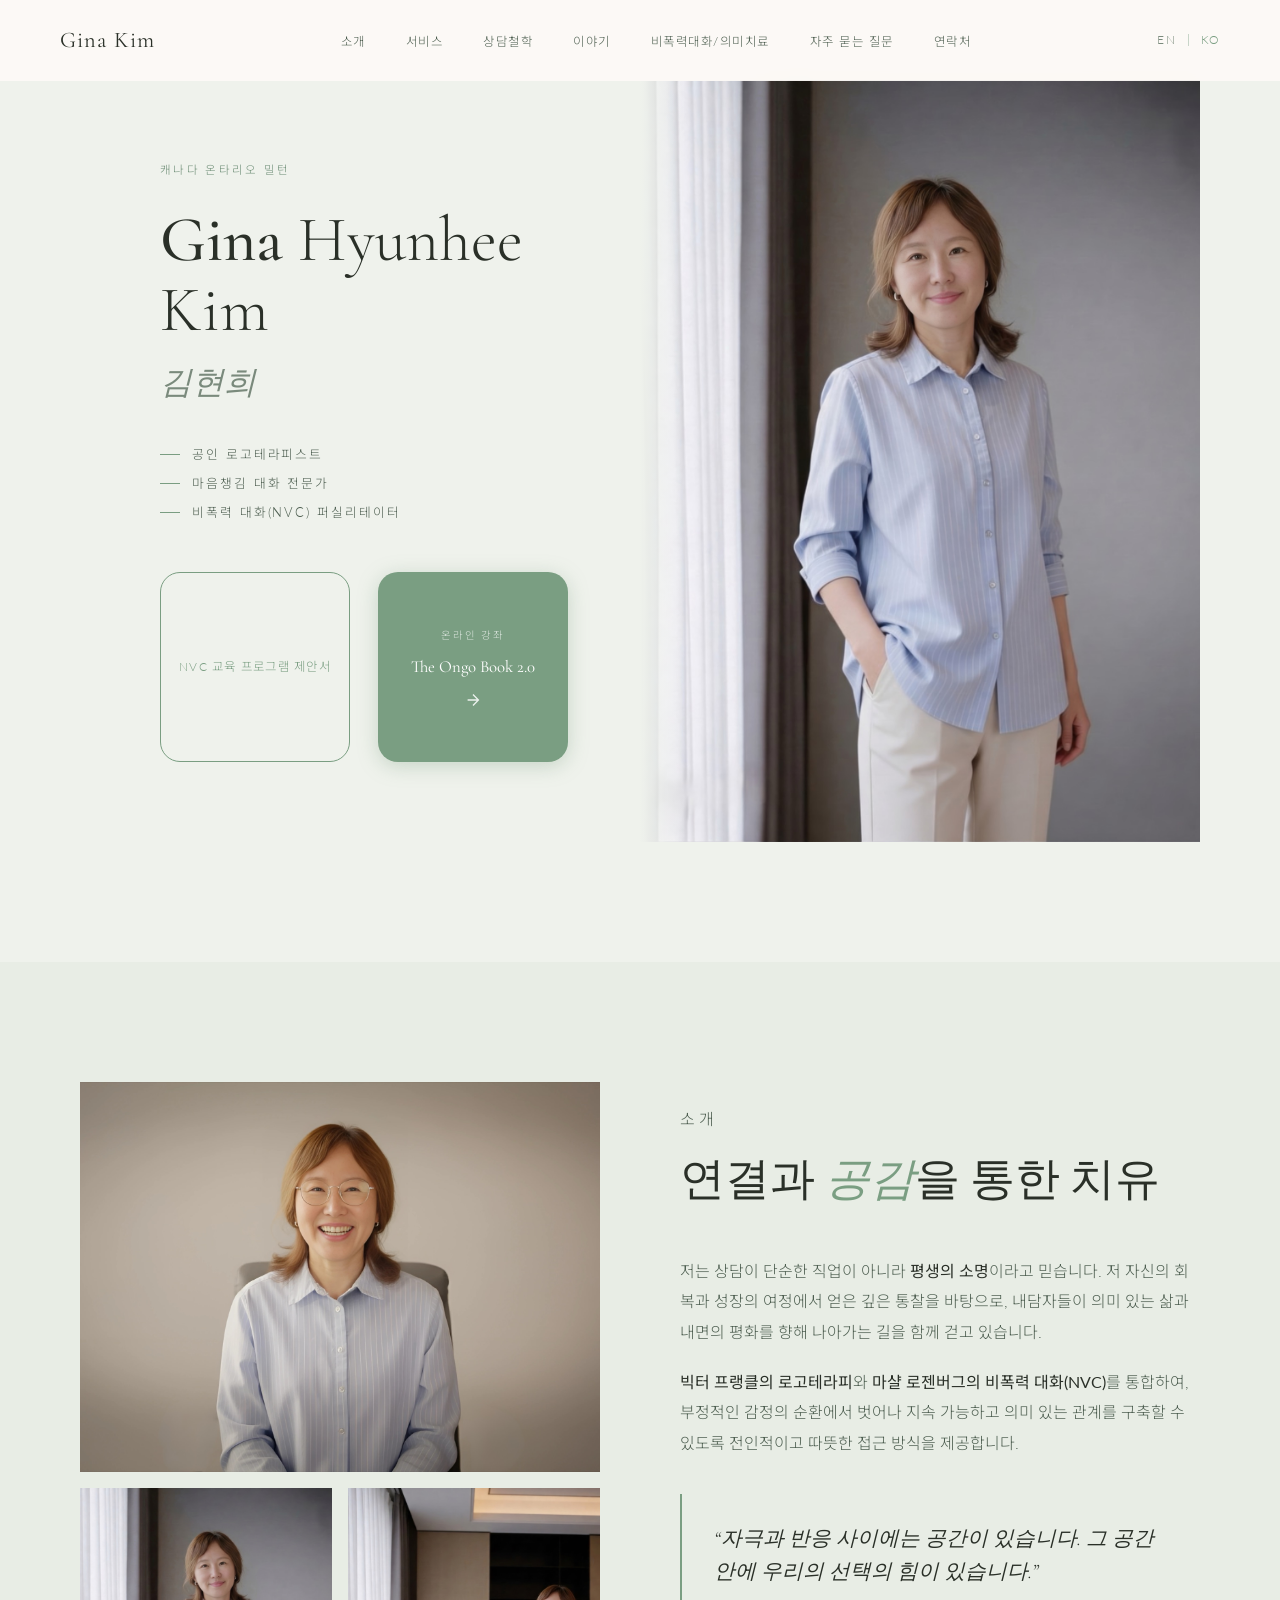
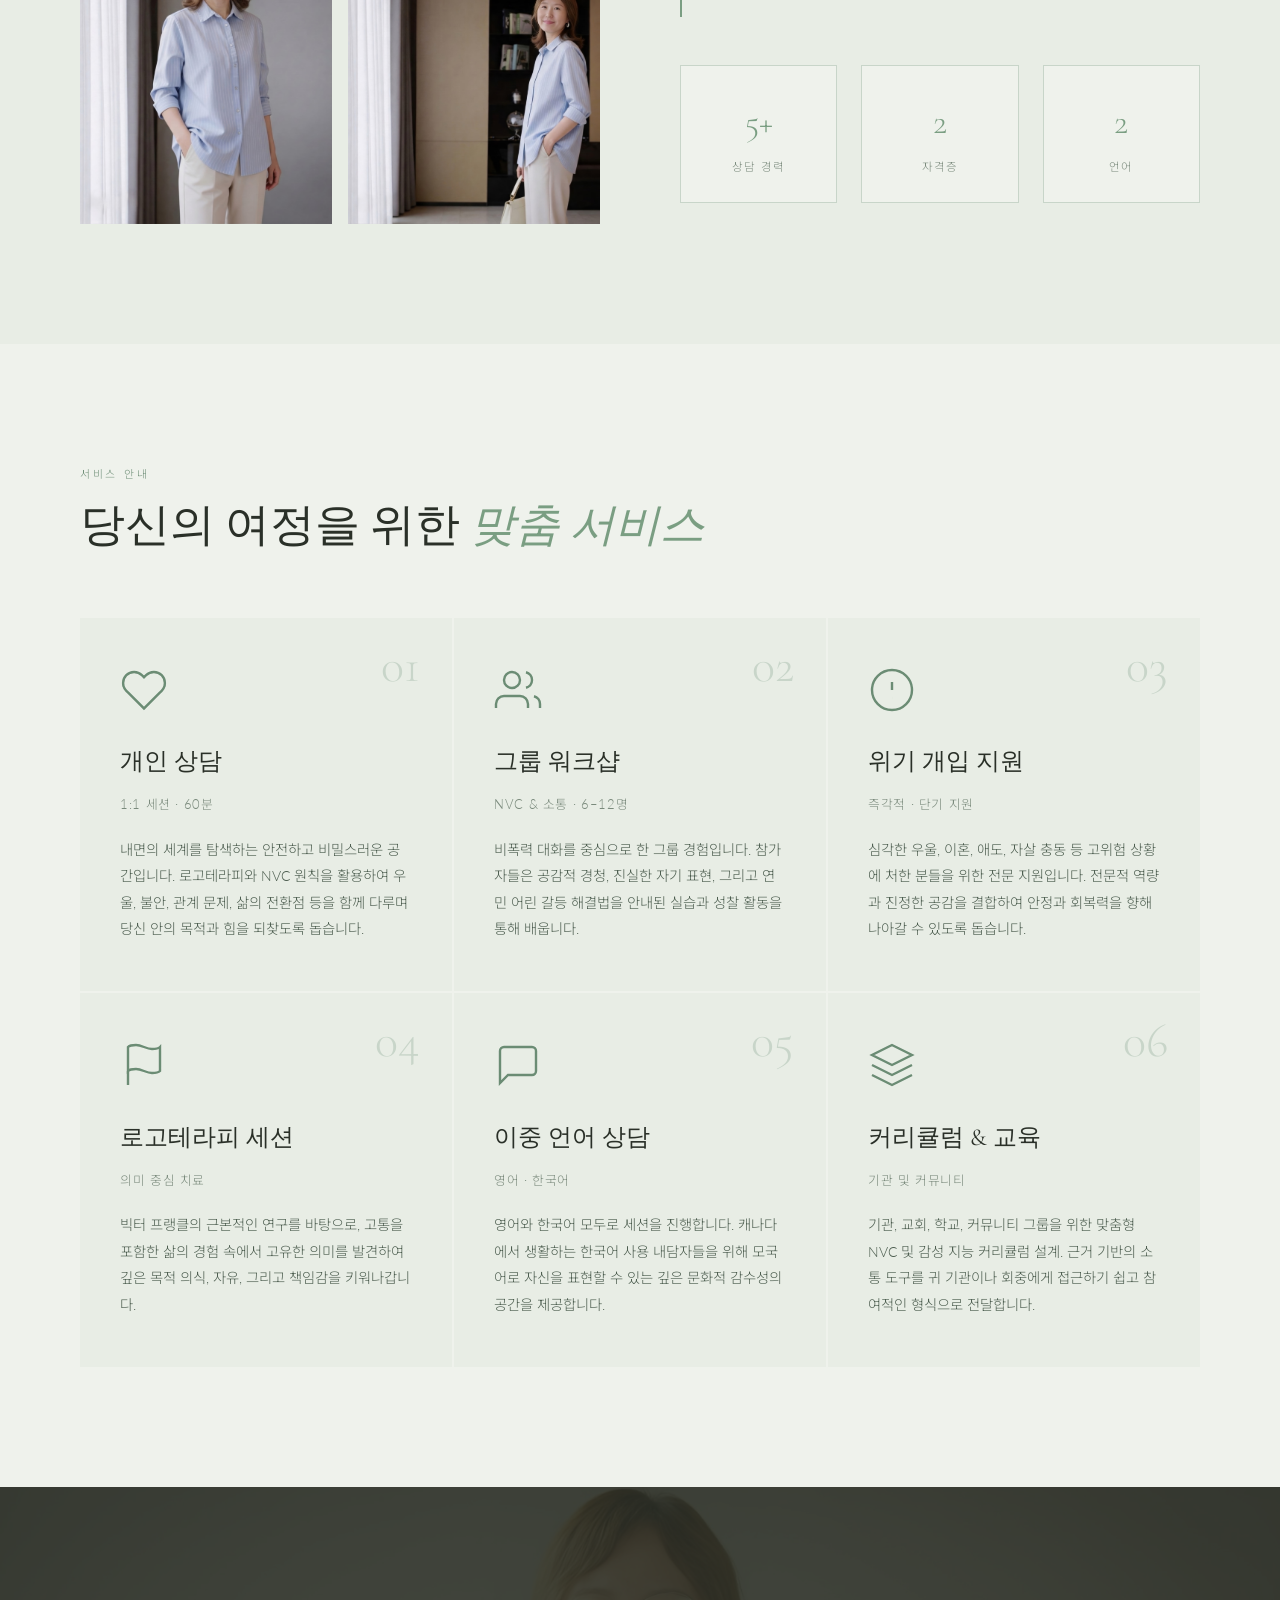
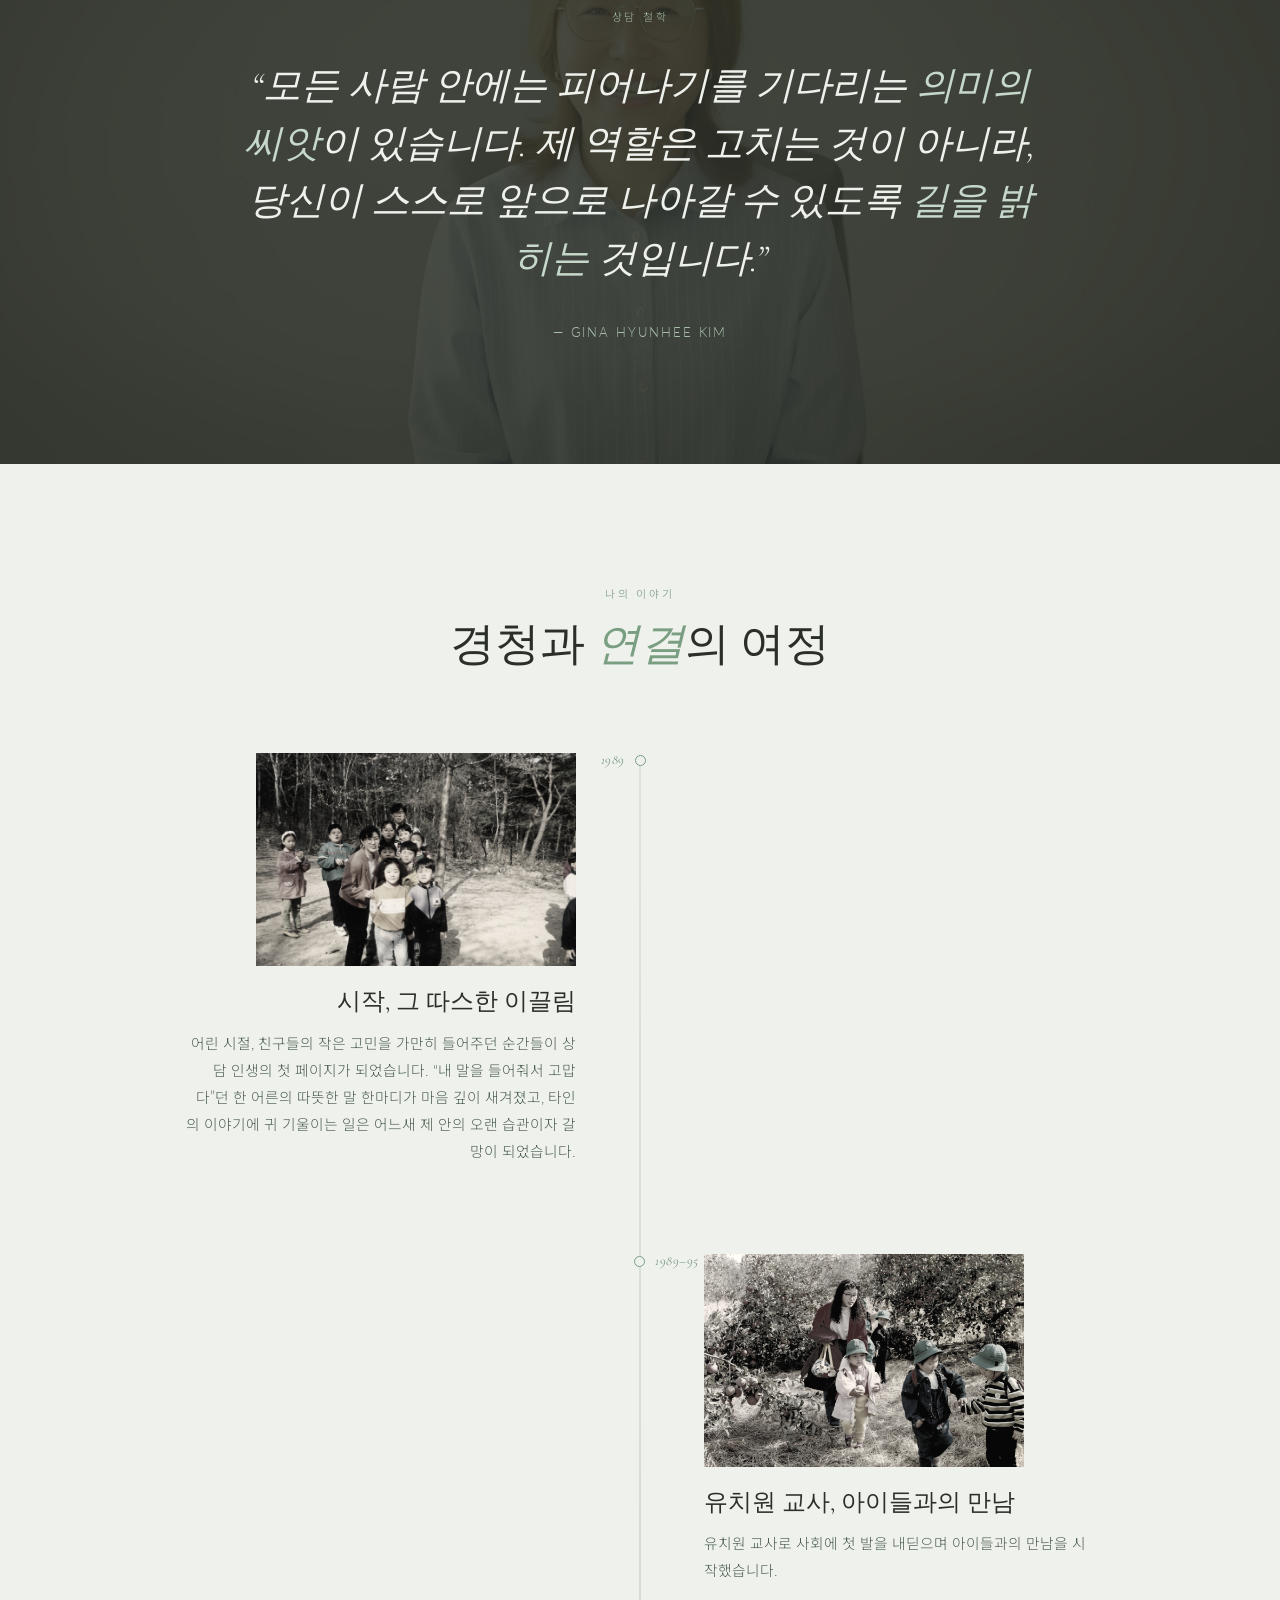
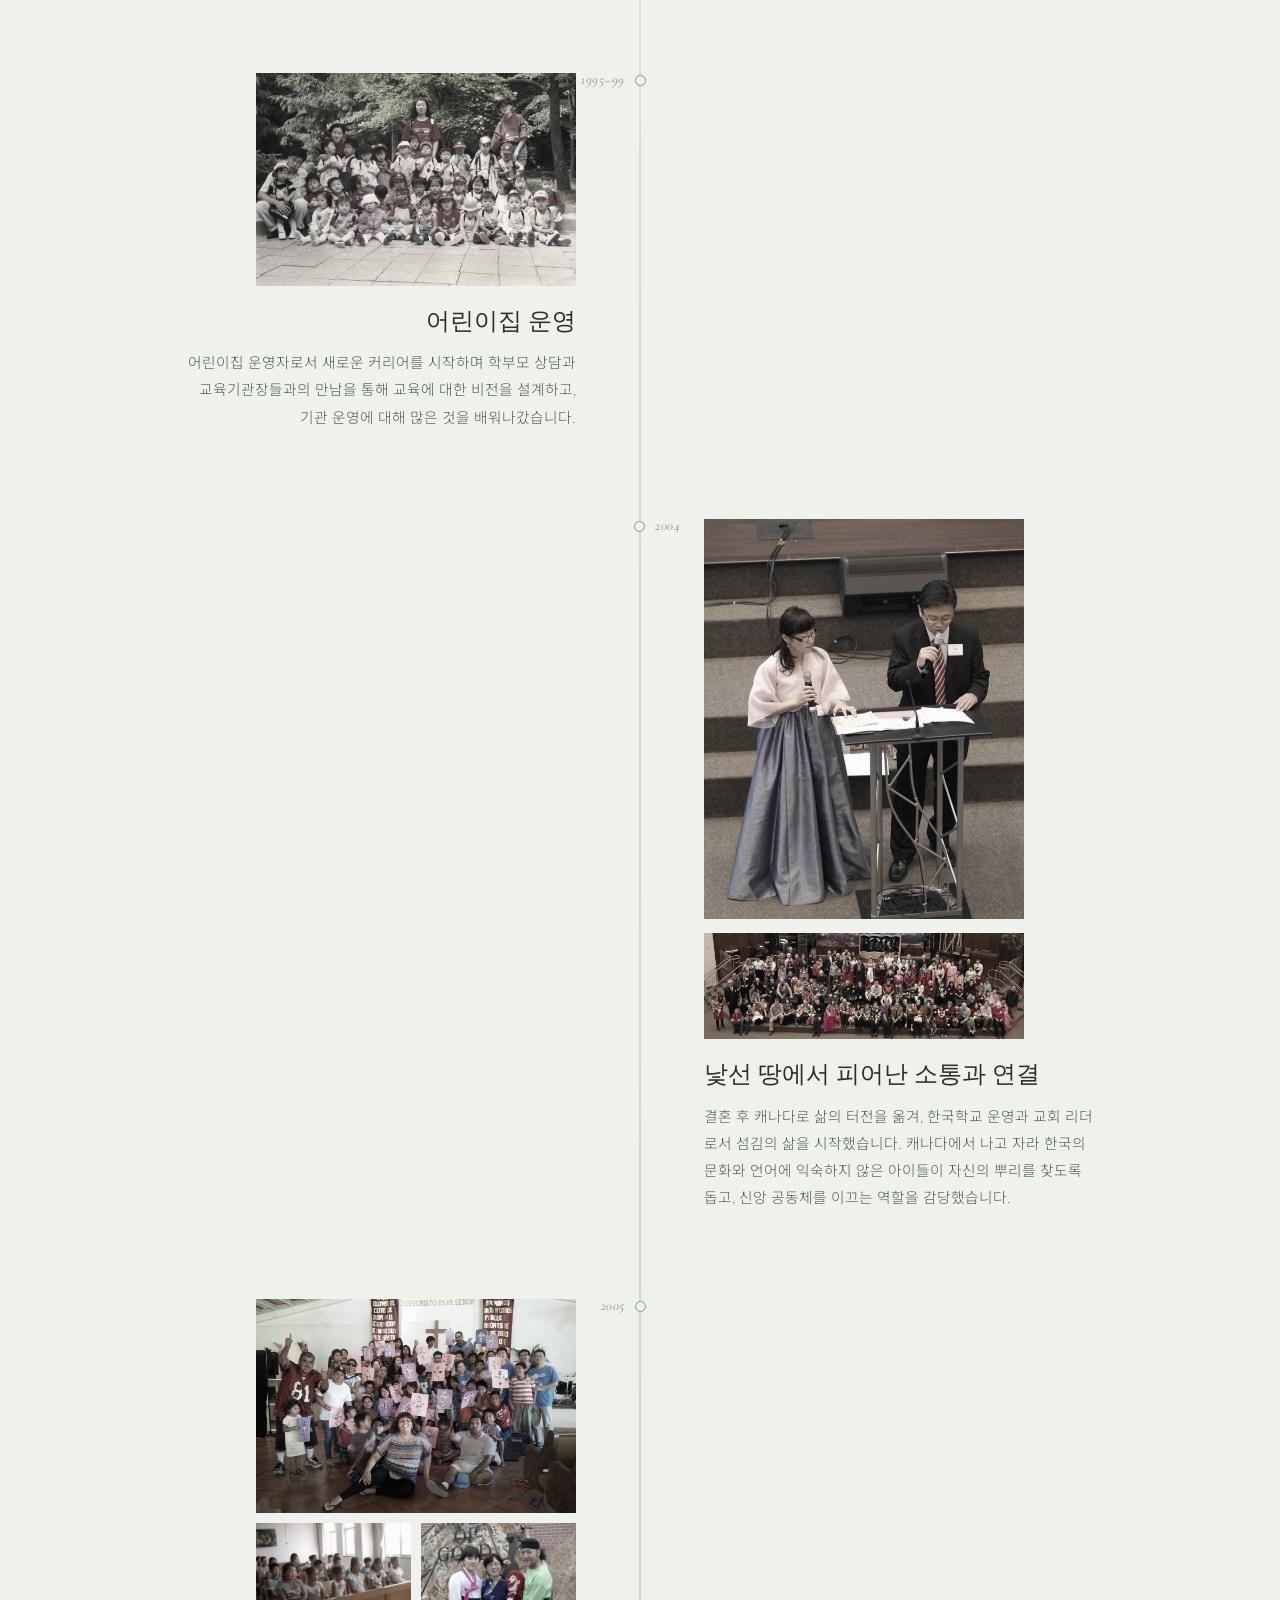
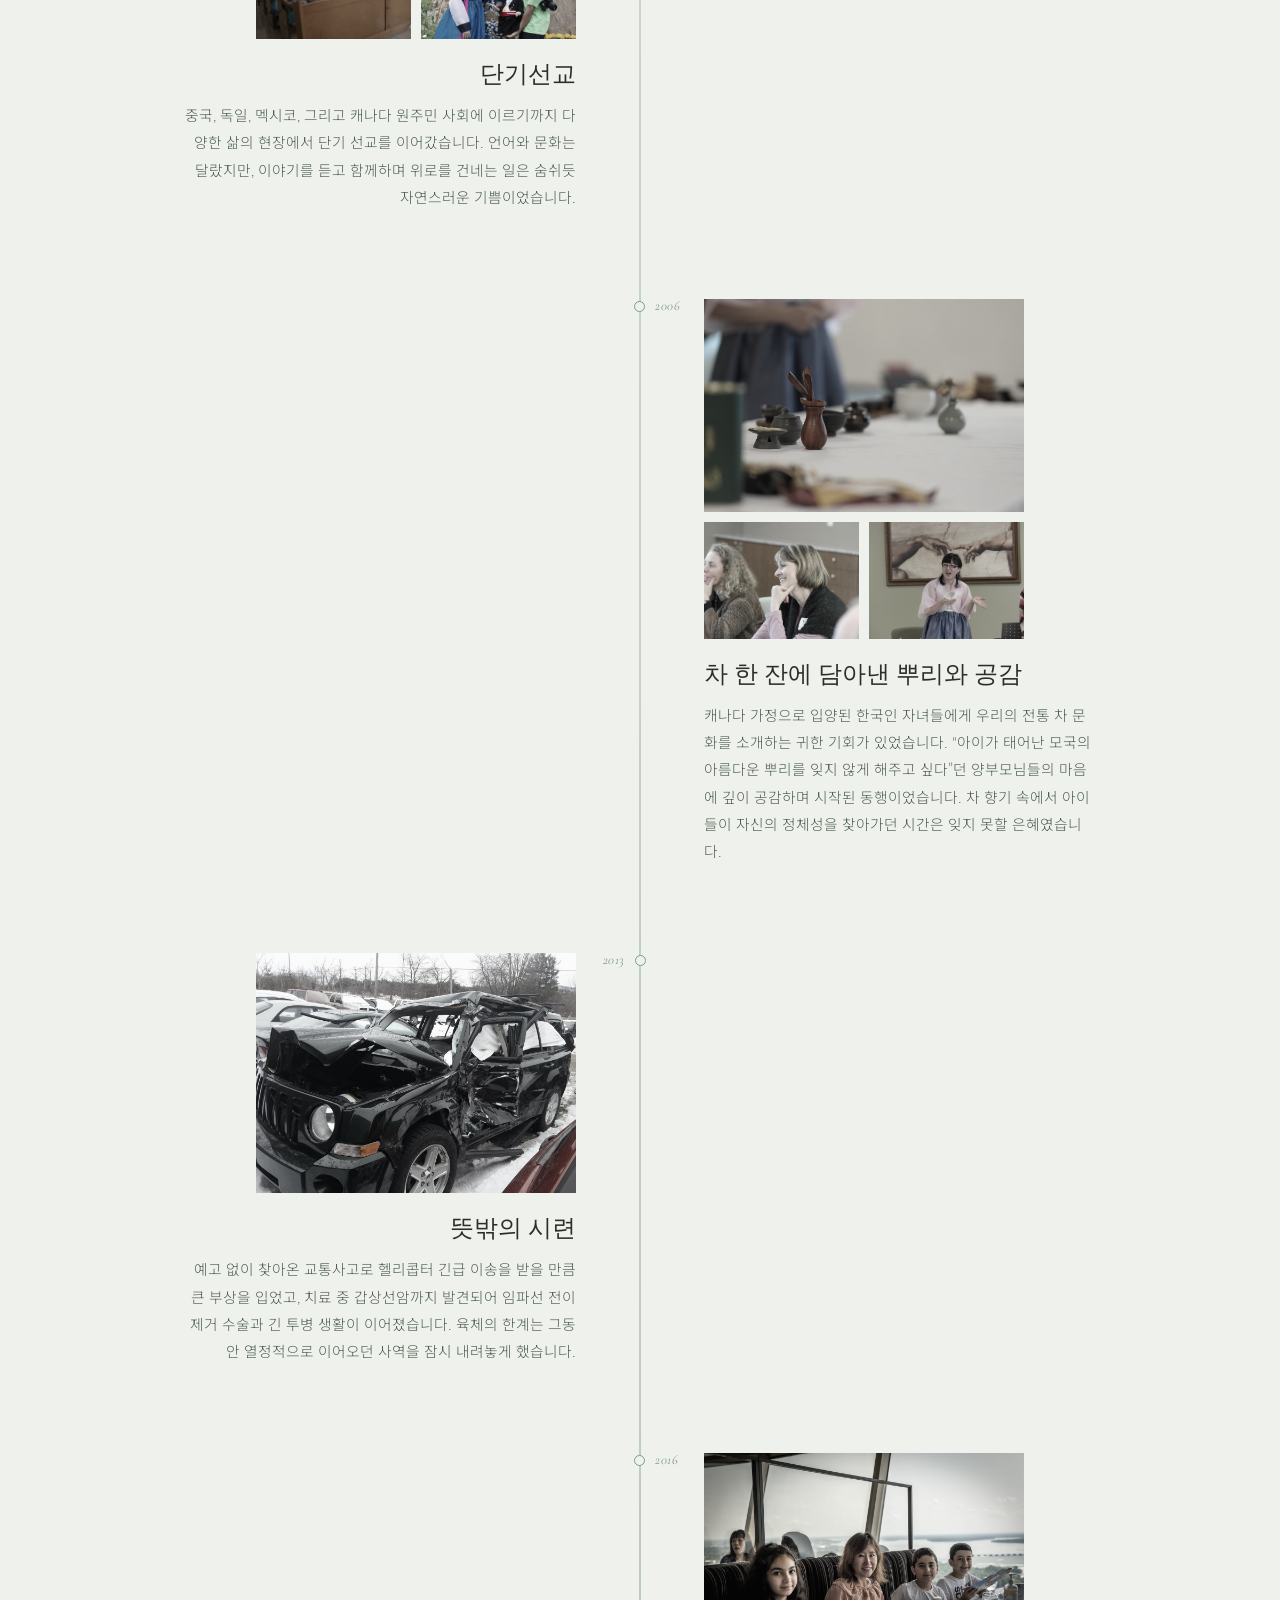
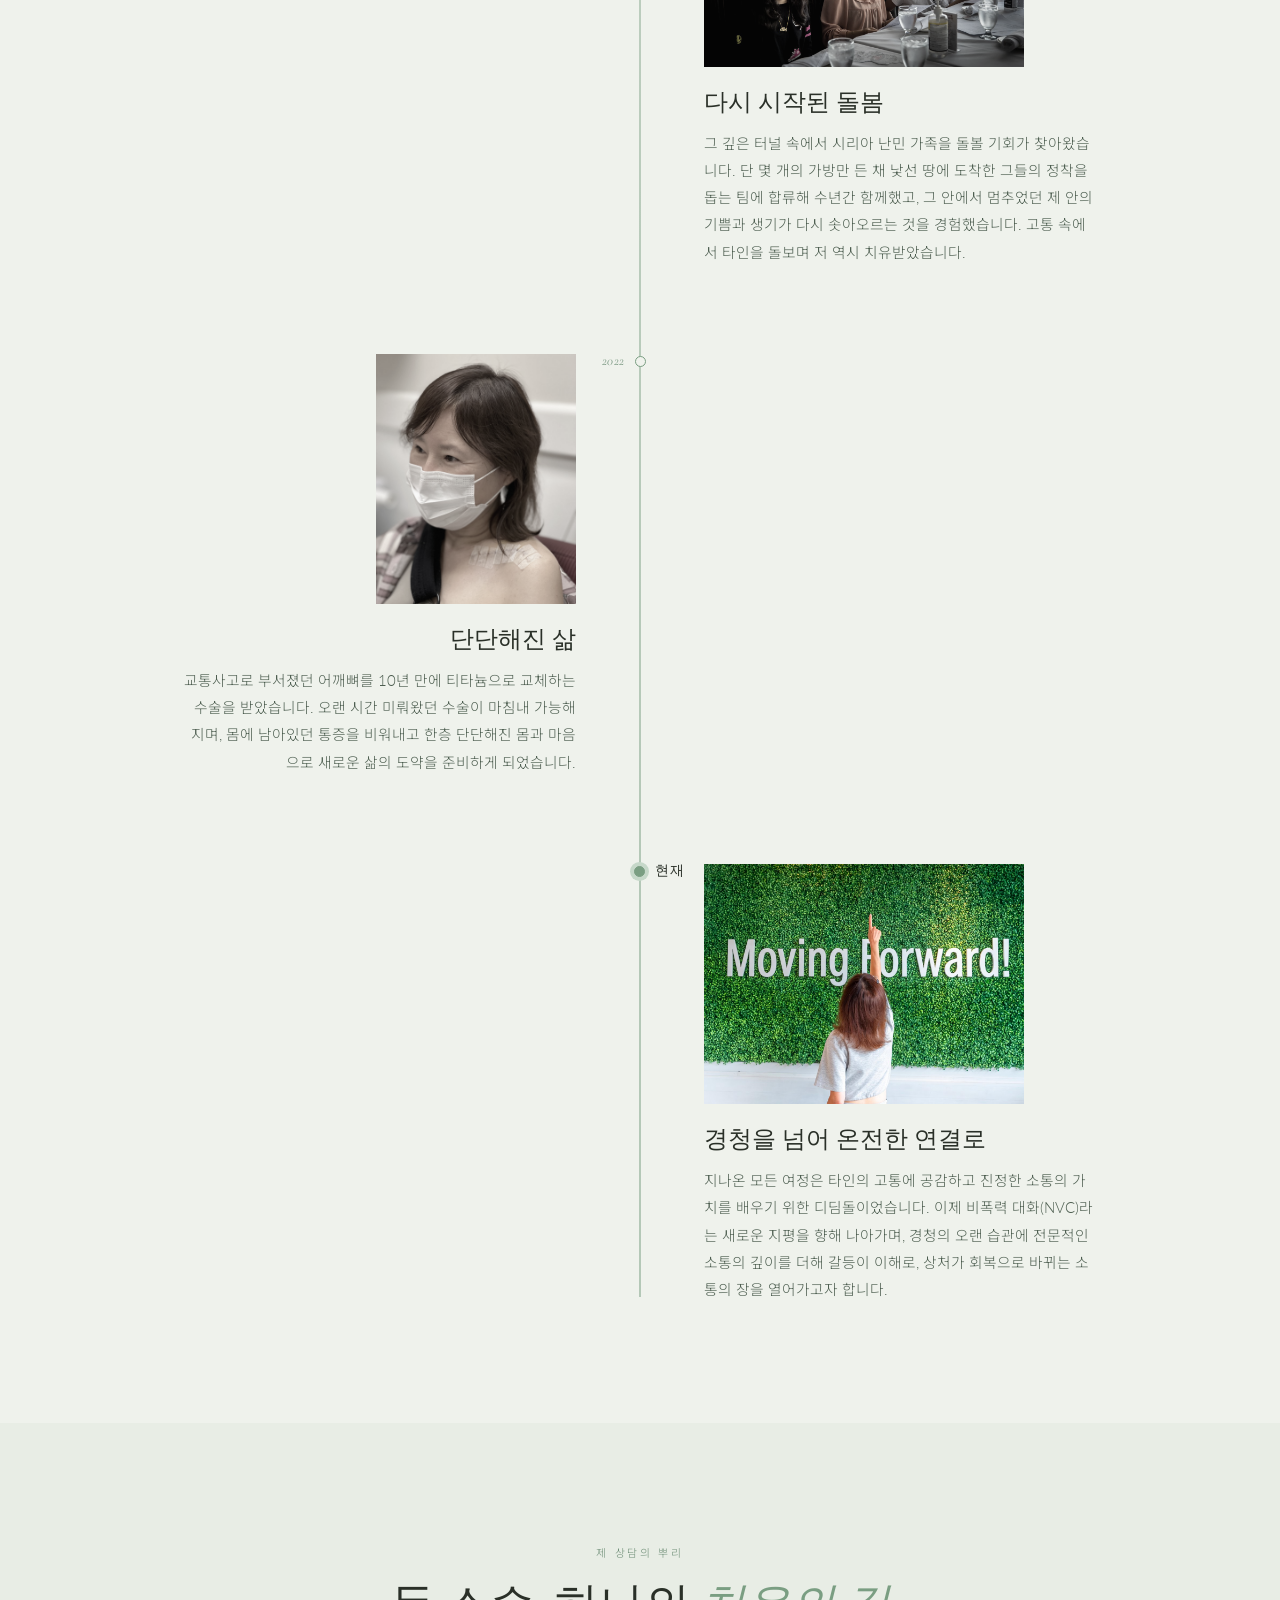
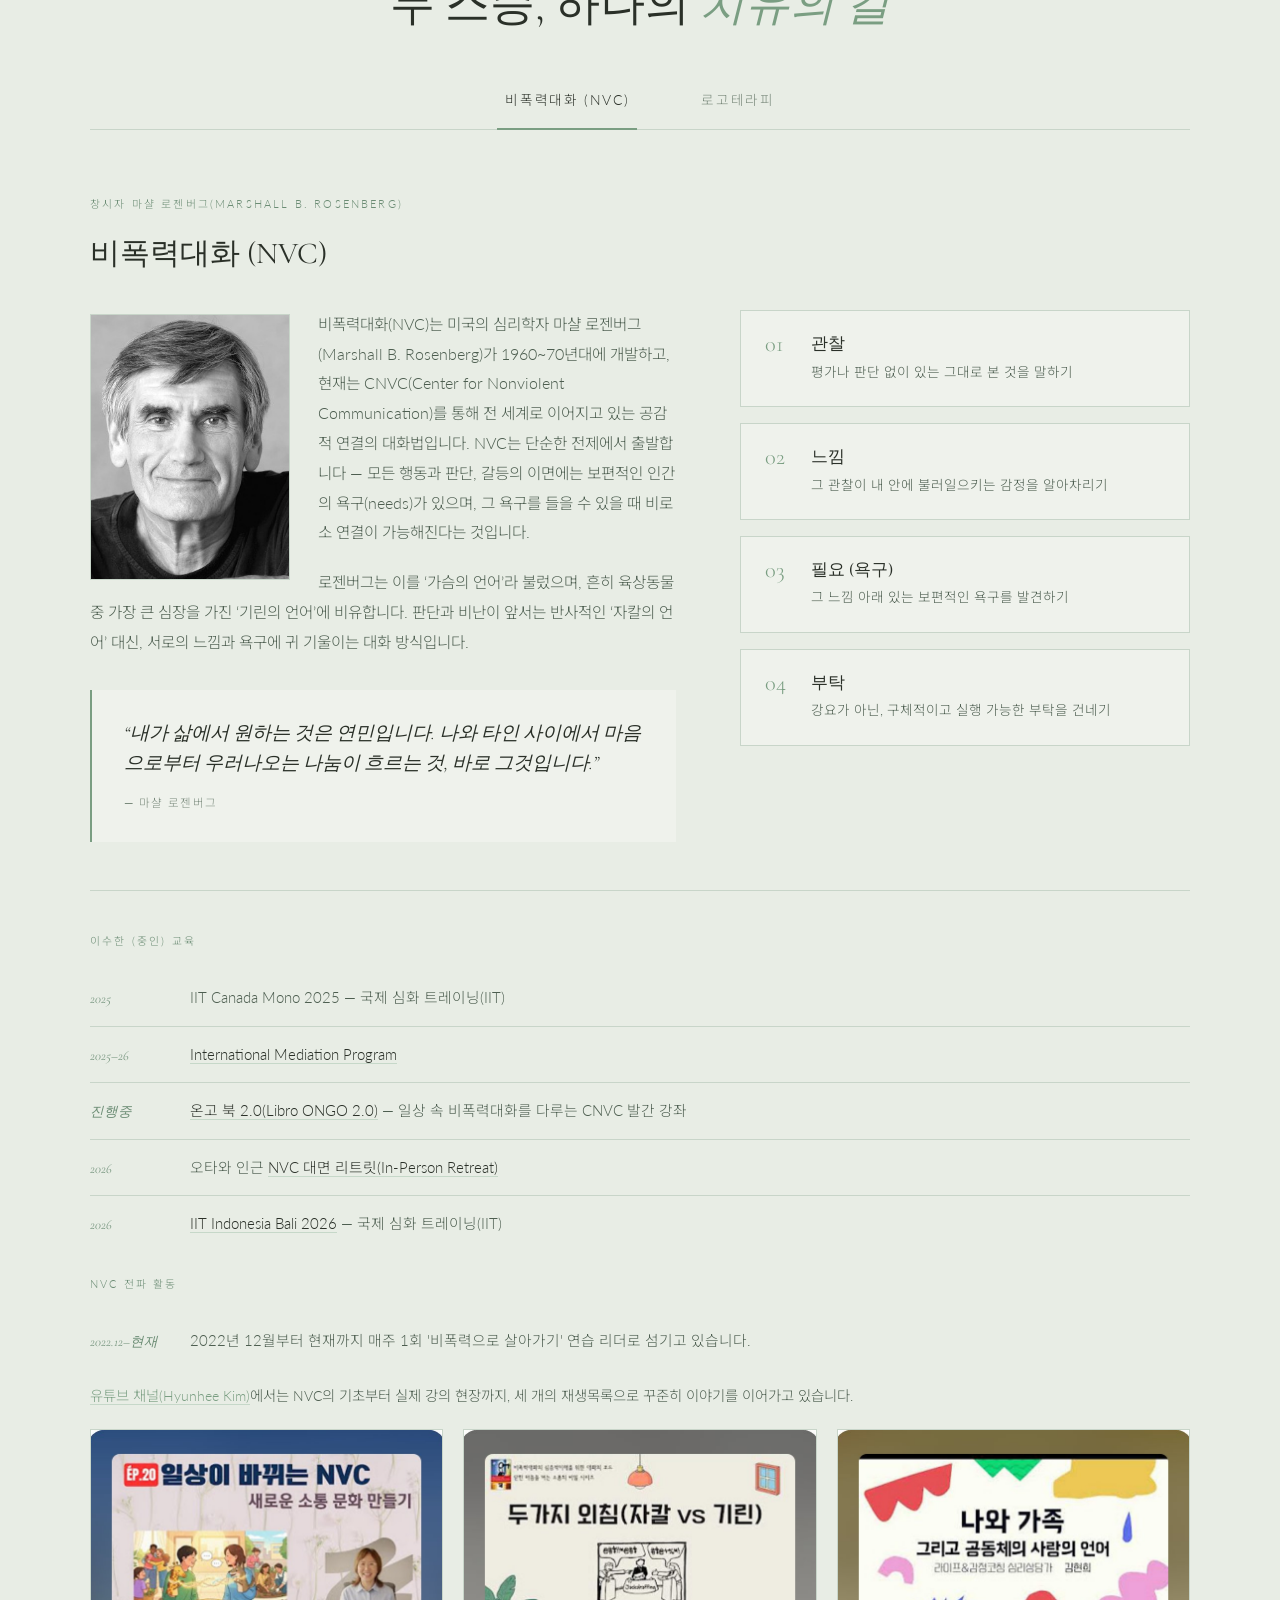
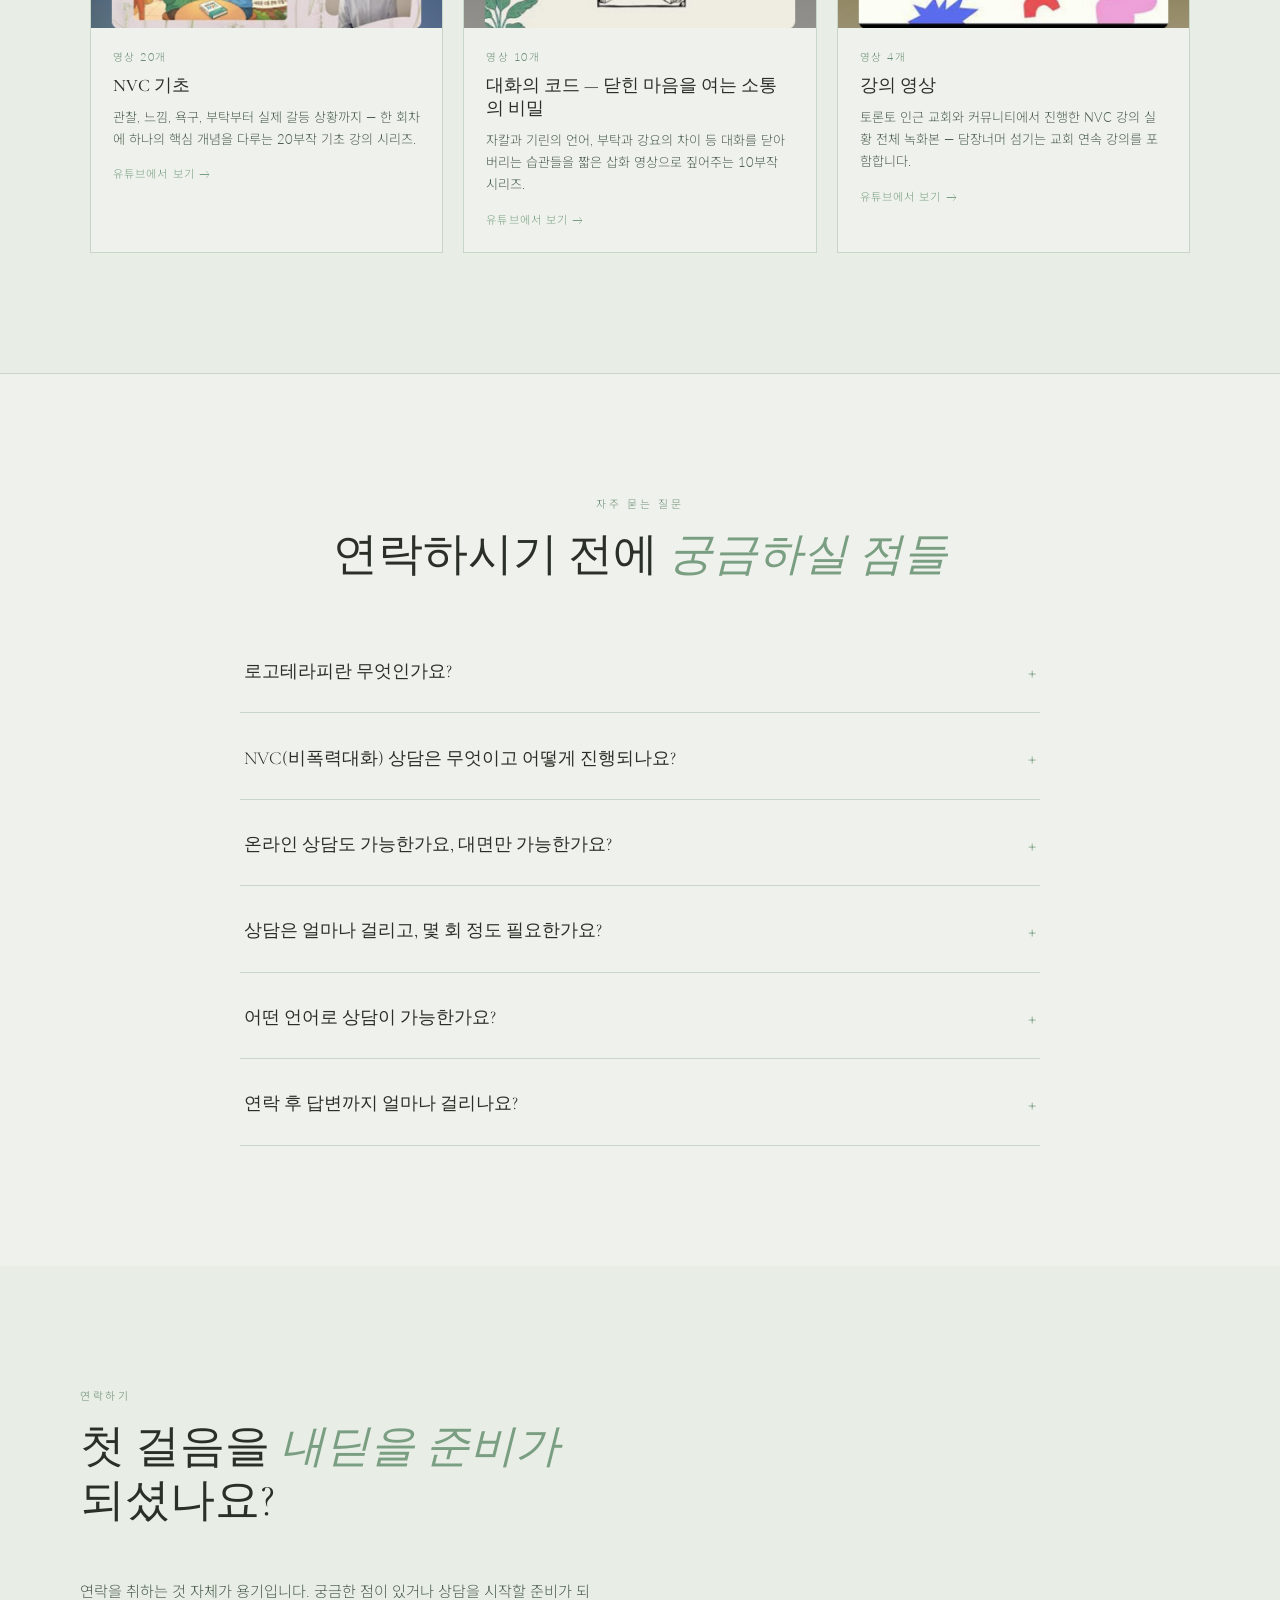
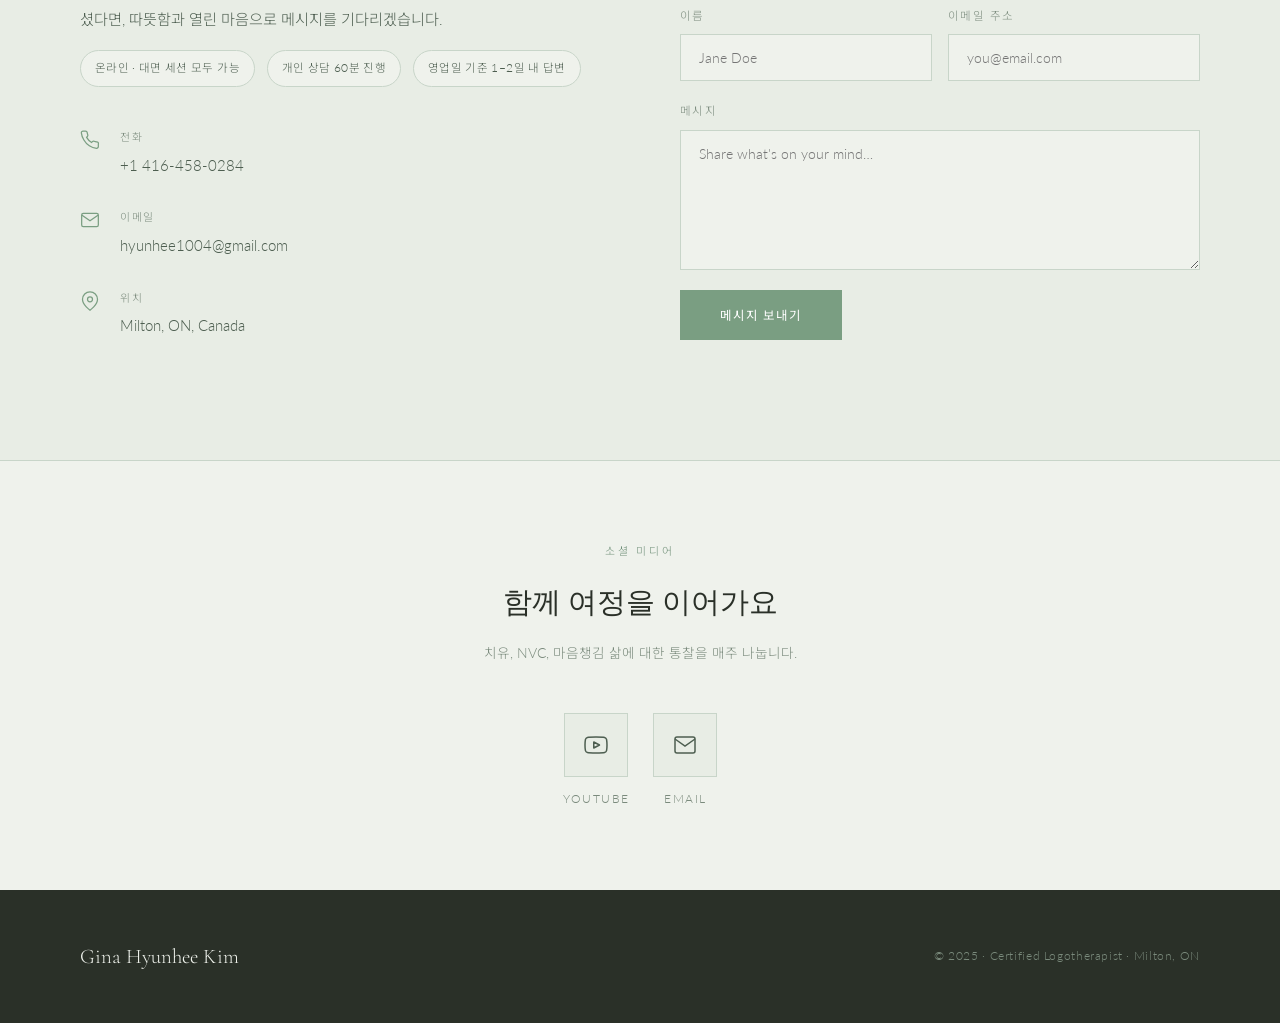
==== ko/index.html @ 516c356f "BIG Update. AI 검색엔진에 대응할수 있게 파일을 분리" ====
<!DOCTYPE html>
<html lang="ko">
<head>
  <meta charset="UTF-8" />
  <meta name="viewport" content="width=device-width, initial-scale=1.0" />
  <title>김현희 — 공인 로고테라피스트 · NVC 퍼실리테이터</title>
  <meta name="description" content="캐나다 온타리오 밀턴에서 활동하는 공인 로고테라피스트이자 마음챙김 대화 전문가. 로고테라피와 비폭력대화(NVC), 따뜻한 상담을 제공합니다." />
  <link rel="canonical" href="https://ginakim.org/ko/" />
  <link rel="alternate" hreflang="en" href="https://ginakim.org/" />
  <link rel="alternate" hreflang="ko" href="https://ginakim.org/ko/" />
  <link rel="alternate" hreflang="x-default" href="https://ginakim.org/" />
  <link rel="icon" type="image/svg+xml" href="/images/favicon.svg" />

  <!-- Open Graph / social sharing -->
  <meta property="og:type" content="profile" />
  <meta property="og:site_name" content="김현희 (Gina Hyunhee Kim)" />
  <meta property="og:title" content="김현희 — 공인 로고테라피스트 · NVC 퍼실리테이터" />
  <meta property="og:description" content="캐나다 온타리오 밀턴에서 활동하는 공인 로고테라피스트이자 마음챙김 대화 전문가. 로고테라피와 비폭력대화(NVC), 따뜻한 상담을 제공합니다." />
  <meta property="og:url" content="https://ginakim.org/ko/" />
  <meta property="og:image" content="https://ginakim.org/images/photo-headshot-2.jpg" />
  <meta property="og:locale" content="ko_KR" />
  <meta property="og:locale:alternate" content="en_US" />
  <meta name="twitter:card" content="summary_large_image" />
  <meta name="twitter:title" content="김현희 — 공인 로고테라피스트 · NVC 퍼실리테이터" />
  <meta name="twitter:description" content="캐나다 온타리오 밀턴에서 활동하는 공인 로고테라피스트이자 마음챙김 대화 전문가." />
  <meta name="twitter:image" content="https://ginakim.org/images/photo-headshot-2.jpg" />

  <link rel="stylesheet" href="/css/style.css" />

  <!-- Structured data: who Gina is and what she offers (helps AI/search engines cite her accurately) -->
  <script type="application/ld+json">
  {
    "@context": "https://schema.org",
    "@type": "Person",
    "inLanguage": "ko",
    "name": "Gina Hyunhee Kim",
    "alternateName": "김현희",
    "jobTitle": "공인 로고테라피스트 · NVC 퍼실리테이터",
    "description": "캐나다 온타리오 밀턴에서 활동하는 공인 로고테라피스트이자 마음챙김 대화 전문가. 로고테라피와 비폭력대화(NVC)를 전문으로 합니다.",
    "url": "https://ginakim.org/ko/",
    "image": "https://ginakim.org/images/photo-headshot-2.jpg",
    "email": "mailto:hyunhee1004@gmail.com",
    "telephone": "+1-416-458-0284",
    "address": {
      "@type": "PostalAddress",
      "addressLocality": "Milton",
      "addressRegion": "ON",
      "addressCountry": "CA"
    },
    "sameAs": [
      "https://www.youtube.com/@hyunheekim1222"
    ],
    "knowsAbout": ["로고테라피", "비폭력대화(NVC)", "마음챙김 대화", "의미 중심 치료"],
    "knowsLanguage": ["en", "ko"],
    "hasCredential": {
      "@type": "EducationalOccupationalCredential",
      "credentialCategory": "certification",
      "name": "공인 로고테라피스트",
      "recognizedBy": {
        "@type": "Organization",
        "name": "한국의미치료학회 (Korean Institute of Logotherapy)"
      }
    },
    "makesOffer": [
      { "@type": "Offer", "itemOffered": { "@type": "Service", "name": "개인 상담", "description": "로고테라피와 NVC를 활용한 1:1 상담, 60분 진행." } },
      { "@type": "Offer", "itemOffered": { "@type": "Service", "name": "그룹 워크샵", "description": "비폭력대화(NVC) 중심의 6–12명 규모 그룹 워크샵." } },
      { "@type": "Offer", "itemOffered": { "@type": "Service", "name": "위기 개입 지원", "description": "고위험 상황에 처한 분들을 위한 즉각적·단기 전문 지원." } },
      { "@type": "Offer", "itemOffered": { "@type": "Service", "name": "로고테라피 세션", "description": "빅터 프랭클의 연구에 기반한 의미 중심 치료." } },
      { "@type": "Offer", "itemOffered": { "@type": "Service", "name": "이중 언어 상담", "description": "영어와 한국어 모두로 진행 가능한 상담 세션." } },
      { "@type": "Offer", "itemOffered": { "@type": "Service", "name": "커리큘럼 & 교육", "description": "기관, 교회, 학교, 커뮤니티 그룹을 위한 맞춤형 NVC 및 감성 지능 커리큘럼 설계." } }
    ]
  }
  </script>

  <!-- Structured data: FAQ answers, so AI answer engines can surface them directly -->
  <script type="application/ld+json">
  {
    "@context": "https://schema.org",
    "@type": "FAQPage",
    "inLanguage": "ko",
    "mainEntity": [
      {
        "@type": "Question",
        "name": "로고테라피란 무엇인가요?",
        "acceptedAnswer": { "@type": "Answer", "text": "로고테라피는 빅터 프랭클이 개발한 의미 중심 심리치료로, 고통 속에서도 삶의 목적을 발견하도록 돕습니다. 증상 완화에만 집중하지 않고, 일과 관계, 그리고 어려움을 대하는 태도를 통해 삶에 의미를 부여하는 것이 무엇인지 함께 탐색합니다." }
      },
      {
        "@type": "Question",
        "name": "NVC(비폭력대화) 상담은 무엇이고 어떻게 진행되나요?",
        "acceptedAnswer": { "@type": "Answer", "text": "NVC 상담은 마셜 로젠버그의 관찰·느낌·필요·부탁 네 단계를 활용해 솔직하게 표현하고 공감하며 듣는 법을 익히는 과정입니다. 세션에서는 상황을 판단 없이 있는 그대로 관찰하고, 그 안의 느낌과 채워지지 않은 필요를 발견한 뒤, 이를 구체적인 부탁으로 표현하는 연습을 함께 합니다." }
      },
      {
        "@type": "Question",
        "name": "온라인 상담도 가능한가요, 대면만 가능한가요?",
        "acceptedAnswer": { "@type": "Answer", "text": "네, 온라인과 대면 세션 모두 가능합니다. 온타리오·퀘벡 등 여러 지역의 내담자분들은 화상으로 만나고, 밀턴 인근에 계신 분들은 대면 세션도 조율할 수 있습니다." }
      },
      {
        "@type": "Question",
        "name": "상담은 얼마나 걸리고, 몇 회 정도 필요한가요?",
        "acceptedAnswer": { "@type": "Answer", "text": "개인 상담은 회당 60분이며, 그룹 워크샵은 6–12명 규모로 더 길게 진행됩니다. 필요한 세션 수는 사람마다 다릅니다 — 몇 회 만에 실마리를 찾는 분도 있고, 더 긴 여정을 함께하는 분도 있습니다. 첫 대화 이후 당신에게 맞는 계획을 함께 정합니다." }
      },
      {
        "@type": "Question",
        "name": "어떤 언어로 상담이 가능한가요?",
        "acceptedAnswer": { "@type": "Answer", "text": "영어와 한국어 모두 상담이 가능합니다. 캐나다에서 생활하는 한국어 사용자 분들은 상담 전 과정을 모국어로 편안하게 표현하실 수 있습니다." }
      },
      {
        "@type": "Question",
        "name": "연락 후 답변까지 얼마나 걸리나요?",
        "acceptedAnswer": { "@type": "Answer", "text": "보내주신 메시지는 제가 직접 확인하며, 보통 영업일 기준 1–2일 내에 답변드립니다. 급한 문의이신 경우 메시지에 함께 남겨주시면 우선적으로 답변드리겠습니다." }
      }
    ]
  }
  </script>
</head>
<body>

  <!-- NAV -->
  <nav id="navbar">
    <a href="#hero" class="nav-logo">Gina Kim</a>
    <ul class="nav-links">
      <li><a href="#about">소개</a></li>
      <li><a href="#services">서비스</a></li>
      <li><a href="#philosophy">상담철학</a></li>
      <li><a href="#biography">이야기</a></li>
      <li><a href="#foundations">비폭력대화/의미치료</a></li>
      <li><a href="#faq">자주 묻는 질문</a></li>
      <li><a href="#contact">연락처</a></li>
    </ul>
    <div class="nav-lang">
      <a class="lang-btn" href="/">EN</a>
      <span class="lang-divider"></span>
      <span class="lang-btn active">KO</span>
    </div>
  </nav>

  <!-- HERO -->
  <section id="hero">
    <div class="hero-text">
      <p class="hero-eyebrow">캐나다 온타리오 밀턴</p>
      <h1 class="hero-name"><span>Gina</span> Hyunhee Kim</h1>
      <p class="hero-name-ko">김현희</p>
      <div class="hero-titles">
        <span class="hero-title-item">공인 로고테라피스트</span>
        <span class="hero-title-item">마음챙김 대화 전문가</span>
        <span class="hero-title-item">비폭력 대화(NVC) 퍼실리테이터</span>
      </div>
      <div class="hero-cta-row">
        <a href="/docs/NVC-Education-Program-Proposal-Kor.pdf" target="_blank" class="hero-cta">NVC 교육 프로그램 제안서</a>

        <a href="/ongo-course.html" target="_blank" class="ongo-btn">
          <span class="ongo-btn-label">온라인 강좌</span>
          <span class="ongo-btn-title">The Ongo Book 2.0</span>
          <svg viewBox="0 0 20 20" fill="none" stroke="currentColor" stroke-width="1.5">
            <path d="M4 10h12M10 4l6 6-6 6"/>
          </svg>
        </a>
      </div>
    </div>
    <div class="hero-image">
      <img src="/images/photo-standing-1.jpg" alt="Gina Hyunhee Kim" />
      <div class="hero-image-overlay"></div>
    </div>
  </section>

  <!-- ABOUT -->
  <section id="about">
    <div class="about-inner">
      <div class="about-images">
        <div class="about-img-main">
          <img src="/images/photo-wide.jpg" alt="Gina Kim — Counselor & Practitioner" />
        </div>
        <div class="about-img-secondary">
          <img src="/images/photo-standing-1.jpg" alt="Gina Kim" />
        </div>
        <div class="about-img-secondary">
          <img src="/images/photo-standing-2.jpg" alt="Gina Kim" />
        </div>
      </div>

      <div class="about-content">
        <p class="section-label">소개</p>
        <h2 class="section-title">연결과 <em>공감</em>을 통한 치유</h2>

        <p>저는 상담이 단순한 직업이 아니라 <strong>평생의 소명</strong>이라고 믿습니다. 저 자신의 회복과 성장의 여정에서 얻은 깊은 통찰을 바탕으로, 내담자들이 의미 있는 삶과 내면의 평화를 향해 나아가는 길을 함께 걷고 있습니다.</p>

        <p><strong>빅터 프랭클의 로고테라피</strong>와 <strong>마샬 로젠버그의 비폭력 대화(NVC)</strong>를 통합하여, 부정적인 감정의 순환에서 벗어나 지속 가능하고 의미 있는 관계를 구축할 수 있도록 전인적이고 따뜻한 접근 방식을 제공합니다.</p>

        <div class="about-quote">
          <p>&ldquo;자극과 반응 사이에는 공간이 있습니다. 그 공간 안에 우리의 선택의 힘이 있습니다.&rdquo;</p>
        </div>

        <div class="about-stats">
          <div class="stat-item">
            <span class="stat-number">5+</span>
            <span class="stat-label">상담 경력</span>
          </div>
          <div class="stat-item">
            <span class="stat-number">2</span>
            <span class="stat-label">자격증</span>
          </div>
          <div class="stat-item">
            <span class="stat-number">2</span>
            <span class="stat-label">언어</span>
          </div>
        </div>
      </div>
    </div>
  </section>

  <!-- SERVICES -->
  <section id="services">
    <div class="services-header">
      <p class="section-label">서비스 안내</p>
      <h2 class="section-title">당신의 여정을 위한 <em>맞춤 서비스</em></h2>
    </div>

    <div class="services-grid">

      <div class="service-card">
        <span class="service-number">01</span>
        <svg class="service-icon" viewBox="0 0 24 24" fill="none" stroke="currentColor" stroke-width="1.2">
          <path d="M20.84 4.61a5.5 5.5 0 0 0-7.78 0L12 5.67l-1.06-1.06a5.5 5.5 0 0 0-7.78 7.78l1.06 1.06L12 21.23l7.78-7.78 1.06-1.06a5.5 5.5 0 0 0 0-7.78z"/>
        </svg>
        <h3 class="service-title">개인 상담</h3>
        <span class="service-title-ko">1:1 세션 · 60분</span>
        <p class="service-desc">내면의 세계를 탐색하는 안전하고 비밀스러운 공간입니다. 로고테라피와 NVC 원칙을 활용하여 우울, 불안, 관계 문제, 삶의 전환점 등을 함께 다루며 당신 안의 목적과 힘을 되찾도록 돕습니다.</p>
      </div>

      <div class="service-card">
        <span class="service-number">02</span>
        <svg class="service-icon" viewBox="0 0 24 24" fill="none" stroke="currentColor" stroke-width="1.2">
          <path d="M17 21v-2a4 4 0 0 0-4-4H5a4 4 0 0 0-4 4v2"/>
          <circle cx="9" cy="7" r="4"/>
          <path d="M23 21v-2a4 4 0 0 0-3-3.87"/>
          <path d="M16 3.13a4 4 0 0 1 0 7.75"/>
        </svg>
        <h3 class="service-title">그룹 워크샵</h3>
        <span class="service-title-ko">NVC & 소통 · 6–12명</span>
        <p class="service-desc">비폭력 대화를 중심으로 한 그룹 경험입니다. 참가자들은 공감적 경청, 진실한 자기 표현, 그리고 연민 어린 갈등 해결법을 안내된 실습과 성찰 활동을 통해 배웁니다.</p>
      </div>

      <div class="service-card">
        <span class="service-number">03</span>
        <svg class="service-icon" viewBox="0 0 24 24" fill="none" stroke="currentColor" stroke-width="1.2">
          <circle cx="12" cy="12" r="10"/>
          <line x1="12" y1="8" x2="12" y2="12"/>
          <line x1="12" y1="16" x2="12.01" y2="16"/>
        </svg>
        <h3 class="service-title">위기 개입 지원</h3>
        <span class="service-title-ko">즉각적 · 단기 지원</span>
        <p class="service-desc">심각한 우울, 이혼, 애도, 자살 충동 등 고위험 상황에 처한 분들을 위한 전문 지원입니다. 전문적 역량과 진정한 공감을 결합하여 안정과 회복력을 향해 나아갈 수 있도록 돕습니다.</p>
      </div>

      <div class="service-card">
        <span class="service-number">04</span>
        <svg class="service-icon" viewBox="0 0 24 24" fill="none" stroke="currentColor" stroke-width="1.2">
          <path d="M4 15s1-1 4-1 5 2 8 2 4-1 4-1V3s-1 1-4 1-5-2-8-2-4 1-4 1z"/>
          <line x1="4" y1="22" x2="4" y2="15"/>
        </svg>
        <h3 class="service-title">로고테라피 세션</h3>
        <span class="service-title-ko">의미 중심 치료</span>
        <p class="service-desc">빅터 프랭클의 근본적인 연구를 바탕으로, 고통을 포함한 삶의 경험 속에서 고유한 의미를 발견하여 깊은 목적 의식, 자유, 그리고 책임감을 키워나갑니다.</p>
      </div>

      <div class="service-card">
        <span class="service-number">05</span>
        <svg class="service-icon" viewBox="0 0 24 24" fill="none" stroke="currentColor" stroke-width="1.2">
          <path d="M21 15a2 2 0 0 1-2 2H7l-4 4V5a2 2 0 0 1 2-2h14a2 2 0 0 1 2 2z"/>
        </svg>
        <h3 class="service-title">이중 언어 상담</h3>
        <span class="service-title-ko">영어 · 한국어</span>
        <p class="service-desc">영어와 한국어 모두로 세션을 진행합니다. 캐나다에서 생활하는 한국어 사용 내담자들을 위해 모국어로 자신을 표현할 수 있는 깊은 문화적 감수성의 공간을 제공합니다.</p>
      </div>

      <div class="service-card">
        <span class="service-number">06</span>
        <svg class="service-icon" viewBox="0 0 24 24" fill="none" stroke="currentColor" stroke-width="1.2">
          <path d="M12 2L2 7l10 5 10-5-10-5z"/>
          <path d="M2 17l10 5 10-5"/>
          <path d="M2 12l10 5 10-5"/>
        </svg>
        <h3 class="service-title">커리큘럼 & 교육</h3>
        <span class="service-title-ko">기관 및 커뮤니티</span>
        <p class="service-desc">기관, 교회, 학교, 커뮤니티 그룹을 위한 맞춤형 NVC 및 감성 지능 커리큘럼 설계. 근거 기반의 소통 도구를 귀 기관이나 회중에게 접근하기 쉽고 참여적인 형식으로 전달합니다.</p>
      </div>

    </div>
  </section>

  <!-- PHILOSOPHY -->
  <section id="philosophy">
    <div class="philosophy-inner">
      <p class="section-label">상담 철학</p>
      <blockquote class="philosophy-quote">&ldquo;모든 사람 안에는 피어나기를 기다리는 <em>의미의 씨앗</em>이 있습니다. 제 역할은 고치는 것이 아니라, 당신이 스스로 앞으로 나아갈 수 있도록 <em>길을 밝히는</em> 것입니다.&rdquo;</blockquote>
      <p class="philosophy-attr">— Gina Hyunhee Kim</p>
    </div>
  </section>

  <!-- BIOGRAPHY -->
  <section id="biography">
    <div class="biography-header">
      <p class="section-label">나의 이야기</p>
      <h2 class="section-title">경청과 <em>연결</em>의 여정</h2>
    </div>

    <div class="timeline">

      <div class="timeline-item">
        <div class="timeline-marker"><span class="timeline-year">1989</span></div>
        <div class="timeline-card">
          <div class="timeline-photo size-wide tone-distant">
            <img src="/images/photo-biography-1989.jpg" alt="Gina Kim with kindergarten students, 1993" />
          </div>
          <h3 class="timeline-title">시작, 그 따스한 이끌림</h3>
          <p>어린 시절, 친구들의 작은 고민을 가만히 들어주던 순간들이 상담 인생의 첫 페이지가 되었습니다. &ldquo;내 말을 들어줘서 고맙다&rdquo;던 한 어른의 따뜻한 말 한마디가 마음 깊이 새겨졌고, 타인의 이야기에 귀 기울이는 일은 어느새 제 안의 오랜 습관이자 갈망이 되었습니다.</p>
        </div>
      </div>

      <div class="timeline-item">
        <div class="timeline-marker"><span class="timeline-year">1989–95</span></div>
        <div class="timeline-card">
          <div class="timeline-photo size-wide tone-distant">
            <img src="/images/photo-biography-teacher.jpg" alt="Gina Kim with kindergarten students on an apple orchard field trip" />
          </div>
          <h3 class="timeline-title">유치원 교사, 아이들과의 만남</h3>
          <p>유치원 교사로 사회에 첫 발을 내딛으며 아이들과의 만남을 시작했습니다.</p>
        </div>
      </div>

      <div class="timeline-item">
        <div class="timeline-marker"><span class="timeline-year">1995–99</span></div>
        <div class="timeline-card">
          <div class="timeline-photo size-wide tone-distant">
            <img src="/images/photo-biography-daycare.jpg" alt="Gina Kim with daycare staff and children" />
          </div>
          <h3 class="timeline-title">어린이집 운영</h3>
          <p>어린이집 운영자로서 새로운 커리어를 시작하며 학부모 상담과 교육기관장들과의 만남을 통해 교육에 대한 비전을 설계하고, 기관 운영에 대해 많은 것을 배워나갔습니다.</p>
        </div>
      </div>

      <div class="timeline-item">
        <div class="timeline-marker"><span class="timeline-year">2004</span></div>
        <div class="timeline-card">
          <div class="timeline-photo-group">
            <div class="timeline-photo tone-muted">
              <img src="/images/photo-biography-canada-podium.jpg" alt="Gina Kim speaking at a Korean church event in Canada" />
            </div>
            <div class="timeline-photo aspect-pano tone-muted">
              <img src="/images/photo-biography-canada-community.jpg" alt="Gina Kim with the Korean church community in Canada" />
            </div>
          </div>
          <h3 class="timeline-title">낯선 땅에서 피어난 소통과 연결</h3>
          <p>결혼 후 캐나다로 삶의 터전을 옮겨, 한국학교 운영과 교회 리더로서 섬김의 삶을 시작했습니다. 캐나다에서 나고 자라 한국의 문화와 언어에 익숙하지 않은 아이들이 자신의 뿌리를 찾도록 돕고, 신앙 공동체를 이끄는 역할을 감당했습니다.</p>
        </div>
      </div>

      <div class="timeline-item">
        <div class="timeline-marker"><span class="timeline-year">2005</span></div>
        <div class="timeline-card">
          <div class="timeline-photo-trio">
            <div class="timeline-photo photo-main tone-muted">
              <img src="/images/photo-biography-missions-mexico.jpg" alt="Gina Kim on a short-term mission trip with a church community in Mexico" />
            </div>
            <div class="timeline-photo photo-sub tone-muted">
              <img src="/images/photo-biography-missions-chapel.jpg" alt="Children gathered in a chapel during a mission trip" />
            </div>
            <div class="timeline-photo photo-sub tone-muted">
              <img src="/images/photo-biography-missions-family.jpg" alt="Gina Kim with fellow missionaries" />
            </div>
          </div>
          <h3 class="timeline-title">단기선교</h3>
          <p>중국, 독일, 멕시코, 그리고 캐나다 원주민 사회에 이르기까지 다양한 삶의 현장에서 단기 선교를 이어갔습니다. 언어와 문화는 달랐지만, 이야기를 듣고 함께하며 위로를 건네는 일은 숨쉬듯 자연스러운 기쁨이었습니다.</p>
        </div>
      </div>

      <div class="timeline-item">
        <div class="timeline-marker"><span class="timeline-year">2006</span></div>
        <div class="timeline-card">
          <div class="timeline-photo-trio">
            <div class="timeline-photo photo-main tone-muted">
              <img src="/images/photo-biography-tea-main.jpg" alt="A traditional Korean tea ceremony setting" />
            </div>
            <div class="timeline-photo photo-sub tone-muted">
              <img src="/images/photo-biography-tea-audience.jpg" alt="Adoptive parents attending the Korean tea culture session" />
            </div>
            <div class="timeline-photo photo-sub tone-muted">
              <img src="/images/photo-biography-tea-presenting.jpg" alt="Gina Kim in hanbok presenting the Korean tea ceremony" />
            </div>
          </div>
          <h3 class="timeline-title">차 한 잔에 담아낸 뿌리와 공감</h3>
          <p>캐나다 가정으로 입양된 한국인 자녀들에게 우리의 전통 차 문화를 소개하는 귀한 기회가 있었습니다. &ldquo;아이가 태어난 모국의 아름다운 뿌리를 잊지 않게 해주고 싶다&rdquo;던 양부모님들의 마음에 깊이 공감하며 시작된 동행이었습니다. 차 향기 속에서 아이들이 자신의 정체성을 찾아가던 시간은 잊지 못할 은혜였습니다.</p>
        </div>
      </div>

      <div class="timeline-item">
        <div class="timeline-marker"><span class="timeline-year">2013</span></div>
        <div class="timeline-card">
          <div class="timeline-photo size-wide aspect-4-3 tone-muted">
            <img src="/images/photo-biography-accident.jpg" alt="The wrecked car from Gina Kim's 2013 accident" />
          </div>
          <h3 class="timeline-title">뜻밖의 시련</h3>
          <p>예고 없이 찾아온 교통사고로 헬리콥터 긴급 이송을 받을 만큼 큰 부상을 입었고, 치료 중 갑상선암까지 발견되어 임파선 전이 제거 수술과 긴 투병 생활이 이어졌습니다. 육체의 한계는 그동안 열정적으로 이어오던 사역을 잠시 내려놓게 했습니다.</p>
        </div>
      </div>

      <div class="timeline-item">
        <div class="timeline-marker"><span class="timeline-year">2016</span></div>
        <div class="timeline-card">
          <div class="timeline-photo size-wide tone-muted">
            <img src="/images/photo-biography-refugee-family.jpg" alt="Gina Kim with the Syrian refugee family she supported" />
          </div>
          <h3 class="timeline-title">다시 시작된 돌봄</h3>
          <p>그 깊은 터널 속에서 시리아 난민 가족을 돌볼 기회가 찾아왔습니다. 단 몇 개의 가방만 든 채 낯선 땅에 도착한 그들의 정착을 돕는 팀에 합류해 수년간 함께했고, 그 안에서 멈추었던 제 안의 기쁨과 생기가 다시 솟아오르는 것을 경험했습니다. 고통 속에서 타인을 돌보며 저 역시 치유받았습니다.</p>
        </div>
      </div>

      <div class="timeline-item">
        <div class="timeline-marker"><span class="timeline-year">2022</span></div>
        <div class="timeline-card">
          <div class="timeline-photo size-md tone-muted">
            <img src="/images/photo-biography-surgery.jpg" alt="Gina Kim recovering after her shoulder surgery" />
          </div>
          <h3 class="timeline-title">단단해진 삶</h3>
          <p>교통사고로 부서졌던 어깨뼈를 10년 만에 티타늄으로 교체하는 수술을 받았습니다. 오랜 시간 미뤄왔던 수술이 마침내 가능해지며, 몸에 남아있던 통증을 비워내고 한층 단단해진 몸과 마음으로 새로운 삶의 도약을 준비하게 되었습니다.</p>
        </div>
      </div>

      <div class="timeline-item">
        <div class="timeline-marker timeline-marker-now"><span class="timeline-year">현재</span></div>
        <div class="timeline-card">
          <div class="timeline-photo size-wide aspect-4-3 tone-vivid">
            <img src="/images/photo-biography-moving-forward.jpg" alt="Moving forward — a symbol of Gina Kim's next chapter" />
          </div>
          <h3 class="timeline-title">경청을 넘어 온전한 연결로</h3>
          <p>지나온 모든 여정은 타인의 고통에 공감하고 진정한 소통의 가치를 배우기 위한 디딤돌이었습니다. 이제 비폭력 대화(NVC)라는 새로운 지평을 향해 나아가며, 경청의 오랜 습관에 전문적인 소통의 깊이를 더해 갈등이 이해로, 상처가 회복으로 바뀌는 소통의 장을 열어가고자 합니다.</p>
        </div>
      </div>

    </div>
  </section>

  <!-- FOUNDATIONS -->
  <section id="foundations">
    <div class="foundations-header">
      <p class="section-label">제 상담의 뿌리</p>
      <h2 class="section-title">두 스승, 하나의 <em>치유의 길</em></h2>
    </div>

    <div class="foundations-tabs">
      <button class="foundations-tab-btn active" data-tab="nvc" onclick="setFoundationsTab('nvc')">비폭력대화 (NVC)</button>
      <button class="foundations-tab-btn" data-tab="logotherapy" onclick="setFoundationsTab('logotherapy')">로고테라피</button>
    </div>

    <div class="foundations-panels">

      <!-- NVC PANEL -->
      <div class="foundations-panel active" data-panel="nvc">
        <p class="foundations-eyebrow">창시자 마샬 로젠버그(Marshall B. Rosenberg)</p>
        <h3 class="foundations-name">비폭력대화 (NVC)</h3>

        <div class="foundations-grid">
          <div class="foundations-intro">
            <figure class="foundations-photo-frame">
              <img src="/images/Marshall-Rosenberg1.jpeg" alt="Marshall B. Rosenberg" />
            </figure>
            <p>비폭력대화(NVC)는 미국의 심리학자 마샬 로젠버그(Marshall B. Rosenberg)가 1960~70년대에 개발하고, 현재는 CNVC(Center for Nonviolent Communication)를 통해 전 세계로 이어지고 있는 공감적 연결의 대화법입니다. NVC는 단순한 전제에서 출발합니다 — 모든 행동과 판단, 갈등의 이면에는 보편적인 인간의 욕구(needs)가 있으며, 그 욕구를 들을 수 있을 때 비로소 연결이 가능해진다는 것입니다.</p>
            <p>로젠버그는 이를 &lsquo;가슴의 언어&rsquo;라 불렀으며, 흔히 육상동물 중 가장 큰 심장을 가진 &lsquo;기린의 언어&rsquo;에 비유합니다. 판단과 비난이 앞서는 반사적인 &lsquo;자칼의 언어&rsquo; 대신, 서로의 느낌과 욕구에 귀 기울이는 대화 방식입니다.</p>

            <div class="foundations-quote">
              <p>&ldquo;내가 삶에서 원하는 것은 연민입니다. 나와 타인 사이에서 마음으로부터 우러나오는 나눔이 흐르는 것, 바로 그것입니다.&rdquo;</p>
              <span>— 마샬 로젠버그</span>
            </div>
          </div>

          <div class="foundations-principles">
            <div class="principle-item">
              <span class="principle-marker">01</span>
              <div class="principle-text">
                <h4>관찰</h4>
                <p>평가나 판단 없이 있는 그대로 본 것을 말하기</p>
              </div>
            </div>
            <div class="principle-item">
              <span class="principle-marker">02</span>
              <div class="principle-text">
                <h4>느낌</h4>
                <p>그 관찰이 내 안에 불러일으키는 감정을 알아차리기</p>
              </div>
            </div>
            <div class="principle-item">
              <span class="principle-marker">03</span>
              <div class="principle-text">
                <h4>필요 (욕구)</h4>
                <p>그 느낌 아래 있는 보편적인 욕구를 발견하기</p>
              </div>
            </div>
            <div class="principle-item">
              <span class="principle-marker">04</span>
              <div class="principle-text">
                <h4>부탁</h4>
                <p>강요가 아닌, 구체적이고 실행 가능한 부탁을 건네기</p>
              </div>
            </div>
          </div>
        </div>

        <div class="foundations-footer">
          <p class="foundations-subhead">이수한 (중인) 교육</p>
          <ul class="activity-list">
            <li>
              <span class="activity-tag">2025</span>
              <span>IIT Canada Mono 2025 — 국제 심화 트레이닝(IIT)</span>
            </li>
            <li>
              <span class="activity-tag">2025–26</span>
              <span><a href='https://www.friareliv.com/2025-log-in-mediation-program' target='_blank' rel='noopener'>International Mediation Program</a></span>
            </li>
            <li>
              <span class="activity-tag">진행중</span>
              <span><a href="/ongo-course.html" target="_blank">온고 북 2.0(Libro ONGO 2.0)</a> — 일상 속 비폭력대화를 다루는 CNVC 발간 강좌</span>
            </li>
            <li>
              <span class="activity-tag">2026</span>
              <span>오타와 인근 <a href='https://www.cnvc.org/learn/events/nvc-in-person-retreat-near-ottawa-2026-07-08-03-00-00' target='_blank' rel='noopener'>NVC 대면 리트릿(In-Person Retreat)</a></span>
            </li>
            <li>
              <span class="activity-tag">2026</span>
              <span><a href='https://www.cnvc.org/learn/iit/2026-09-17-iit-bali' target='_blank' rel='noopener'>IIT Indonesia Bali 2026</a> — 국제 심화 트레이닝(IIT)</span>
            </li>
          </ul>

          <p class="foundations-subhead">NVC 전파 활동</p>
          <ul class="activity-list">
            <li>
              <span class="activity-tag">2022.12–현재</span>
              <span>2022년 12월부터 현재까지 매주 1회 '비폭력으로 살아가기' 연습 리더로 섬기고 있습니다.</span>
            </li>
          </ul>

          <p class="youtube-intro"><a href='https://www.youtube.com/@hyunheekim1222' target='_blank' rel='noopener'>유튜브 채널(Hyunhee Kim)</a>에서는 NVC의 기초부터 실제 강의 현장까지, 세 개의 재생목록으로 꾸준히 이야기를 이어가고 있습니다.</p>

          <div class="youtube-playlists">
            <a class="playlist-card" href="https://www.youtube.com/playlist?list=PL93KgVn6paIFJbu1p64jnSircBTxZWX40" target="_blank" rel="noopener">
              <div class="playlist-thumb">
                <img src="/images/yt-playlist-nvc-basics.jpg" alt="NVC 기초 재생목록 썸네일" loading="lazy" />
                <span class="playlist-play">
                  <svg viewBox="0 0 24 24" fill="currentColor"><path d="M8 5v14l11-7z"/></svg>
                </span>
              </div>
              <div class="playlist-info">
                <span class="playlist-meta">영상 20개</span>
                <h5>NVC 기초</h5>
                <p>관찰, 느낌, 욕구, 부탁부터 실제 갈등 상황까지 — 한 회차에 하나의 핵심 개념을 다루는 20부작 기초 강의 시리즈.</p>
                <span class="playlist-link">유튜브에서 보기 →</span>
              </div>
            </a>

            <a class="playlist-card" href="https://www.youtube.com/playlist?list=PL93KgVn6paIEHUI598ZCzrN_50xlMDHOG" target="_blank" rel="noopener">
              <div class="playlist-thumb">
                <img src="/images/yt-playlist-dialogue-code.jpg" alt="대화의 코드 재생목록 썸네일" loading="lazy" />
                <span class="playlist-play">
                  <svg viewBox="0 0 24 24" fill="currentColor"><path d="M8 5v14l11-7z"/></svg>
                </span>
              </div>
              <div class="playlist-info">
                <span class="playlist-meta">영상 10개</span>
                <h5>대화의 코드 — 닫힌 마음을 여는 소통의 비밀</h5>
                <p>자칼과 기린의 언어, 부탁과 강요의 차이 등 대화를 닫아버리는 습관들을 짧은 삽화 영상으로 짚어주는 10부작 시리즈.</p>
                <span class="playlist-link">유튜브에서 보기 →</span>
              </div>
            </a>

            <a class="playlist-card" href="https://www.youtube.com/playlist?list=PL93KgVn6paIGkF1_fhgzBHR6PCpRl9wzF" target="_blank" rel="noopener">
              <div class="playlist-thumb">
                <img src="/images/yt-playlist-lectures.jpg" alt="강의 영상 재생목록 썸네일" loading="lazy" />
                <span class="playlist-play">
                  <svg viewBox="0 0 24 24" fill="currentColor"><path d="M8 5v14l11-7z"/></svg>
                </span>
              </div>
              <div class="playlist-info">
                <span class="playlist-meta">영상 4개</span>
                <h5>강의 영상</h5>
                <p>토론토 인근 교회와 커뮤니티에서 진행한 NVC 강의 실황 전체 녹화본 — 담장너머 섬기는 교회 연속 강의를 포함합니다.</p>
                <span class="playlist-link">유튜브에서 보기 →</span>
              </div>
            </a>
          </div>
        </div>
      </div>

      <!-- LOGOTHERAPY PANEL -->
      <div class="foundations-panel" data-panel="logotherapy">
        <p class="foundations-eyebrow">창시자 빅터 프랭클(Viktor E. Frankl)</p>
        <h3 class="foundations-name">로고테라피</h3>

        <div class="foundations-grid">
          <div class="foundations-intro">
            <figure class="foundations-photo-frame">
              <img src="/images/Viktor_Frankl2.jpg" alt="Viktor E. Frankl, 1965" />
              <figcaption class="foundations-photo-credit">사진: Prof. Dr. Franz Vesely, 1965년 · CC BY-SA 3.0 DE</figcaption>
            </figure>
            <p>로고테라피(의미치료)는 오스트리아 빈 출신의 신경과 전문의이자 정신과 의사인 빅터 프랭클(Viktor E. Frankl)이 창시한 의미 중심의 심리치료입니다. 프로이트의 정신분석, 아들러의 개인심리학에 이어 &ldquo;제3 빈 학파&rdquo;로 불리며, 인간을 움직이는 근원적인 힘은 쾌락이나 권력이 아니라 &lsquo;의미를 향한 의지(will to meaning)&rsquo;라고 봅니다.</p>
            <p>프랭클은 제2차 세계대전 이전에 이 이론을 정립했고, 이후 나치 강제수용소에서 직접 극한의 고통을 통과하며 자신의 이론을 몸소 증명했습니다. 그의 저서 「죽음의 수용소에서(Man's Search for Meaning)」는 20세기 가장 영향력 있는 책 중 하나로 꼽히며, 극심한 고통 속에서도 인간에게는 자신의 태도를 선택할 자유와 삶의 의미를 찾을 힘이 있음을 증언합니다.</p>

            <div class="foundations-quote">
              <p>&ldquo;인간에게서 모든 것을 빼앗을 수 있어도 단 한 가지, 마지막 인간의 자유만은 빼앗을 수 없다. 그것은 바로 어떤 상황에서도 자신의 태도를 선택할 수 있는 자유이다.&rdquo;</p>
              <span>— 빅터 프랭클, 「죽음의 수용소에서」</span>
            </div>
          </div>

          <div class="foundations-principles">
            <div class="principle-item">
              <span class="principle-marker">01</span>
              <div class="principle-text">
                <h4>창조적 가치</h4>
                <p>일과 창조, 성취를 통해 세상에 기여하는 것</p>
              </div>
            </div>
            <div class="principle-item">
              <span class="principle-marker">02</span>
              <div class="principle-text">
                <h4>경험적 가치</h4>
                <p>사랑과 관계, 아름다움과 진실을 통해 세상으로부터 받아들이는 것</p>
              </div>
            </div>
            <div class="principle-item">
              <span class="principle-marker">03</span>
              <div class="principle-text">
                <h4>태도적 가치</h4>
                <p>피할 수 없는 고통 앞에서 취하는 태도 — 고통 속에서도 발견하는 의미</p>
              </div>
            </div>
          </div>
        </div>

        <div class="foundations-footer">
          <p class="foundations-subhead">자격 인증</p>
          <div class="credential-block">
            <svg class="credential-icon" viewBox="0 0 24 24" fill="none" stroke="currentColor" stroke-width="1.5">
              <path d="M12 15a6 6 0 1 0 0-12 6 6 0 0 0 0 12z"/>
              <path d="M8.5 13.5 7 22l5-3 5 3-1.5-8.5"/>
            </svg>
            <p>지나는 <a href='https://www.logotherapykorea.com' target='_blank' rel='noopener'>한국의미치료학회</a>를 통해 공인 로고테라피스트 자격을 취득했습니다. 이 학회는 오스트리아 빈 국제본부(Viktor Frankl Institute)로부터 교육기관, 치료기관, 대중 홍보·확산 기관으로서 세 가지 국제 인증을 받은 기관입니다.</p>
          </div>
        </div>
      </div>

    </div>
  </section>

  <!-- FAQ -->
  <section id="faq">
    <div class="faq-inner">
      <p class="section-label">자주 묻는 질문</p>
      <h2 class="section-title">연락하시기 전에 <em>궁금하실 점들</em></h2>

      <div class="faq-list">
        <details class="faq-item">
          <summary>로고테라피란 무엇인가요?</summary>
          <p class="faq-answer">로고테라피는 빅터 프랭클이 개발한 의미 중심 심리치료로, 고통 속에서도 삶의 목적을 발견하도록 돕습니다. 증상 완화에만 집중하지 않고, 일과 관계, 그리고 어려움을 대하는 태도를 통해 삶에 의미를 부여하는 것이 무엇인지 함께 탐색합니다.</p>
        </details>

        <details class="faq-item">
          <summary>NVC(비폭력대화) 상담은 무엇이고 어떻게 진행되나요?</summary>
          <p class="faq-answer">NVC 상담은 마셜 로젠버그의 관찰·느낌·필요·부탁 네 단계를 활용해 솔직하게 표현하고 공감하며 듣는 법을 익히는 과정입니다. 세션에서는 상황을 판단 없이 있는 그대로 관찰하고, 그 안의 느낌과 채워지지 않은 필요를 발견한 뒤, 이를 구체적인 부탁으로 표현하는 연습을 함께 합니다.</p>
        </details>

        <details class="faq-item">
          <summary>온라인 상담도 가능한가요, 대면만 가능한가요?</summary>
          <p class="faq-answer">네, 온라인과 대면 세션 모두 가능합니다. 온타리오·퀘벡 등 여러 지역의 내담자분들은 화상으로 만나고, 밀턴 인근에 계신 분들은 대면 세션도 조율할 수 있습니다.</p>
        </details>

        <details class="faq-item">
          <summary>상담은 얼마나 걸리고, 몇 회 정도 필요한가요?</summary>
          <p class="faq-answer">개인 상담은 회당 60분이며, 그룹 워크샵은 6–12명 규모로 더 길게 진행됩니다. 필요한 세션 수는 사람마다 다릅니다 — 몇 회 만에 실마리를 찾는 분도 있고, 더 긴 여정을 함께하는 분도 있습니다. 첫 대화 이후 당신에게 맞는 계획을 함께 정합니다.</p>
        </details>

        <details class="faq-item">
          <summary>어떤 언어로 상담이 가능한가요?</summary>
          <p class="faq-answer">영어와 한국어 모두 상담이 가능합니다. 캐나다에서 생활하는 한국어 사용자 분들은 상담 전 과정을 모국어로 편안하게 표현하실 수 있습니다.</p>
        </details>

        <details class="faq-item">
          <summary>연락 후 답변까지 얼마나 걸리나요?</summary>
          <p class="faq-answer">보내주신 메시지는 제가 직접 확인하며, 보통 영업일 기준 1–2일 내에 답변드립니다. 급한 문의이신 경우 메시지에 함께 남겨주시면 우선적으로 답변드리겠습니다.</p>
        </details>
      </div>
    </div>
  </section>

  <!-- CONTACT -->
  <section id="contact">
    <div class="contact-inner">
      <div>
        <p class="section-label">연락하기</p>
        <h2 class="section-title">첫 걸음을 <em>내딛을 준비가</em> 되셨나요?</h2>
        <p style="color: var(--mid); font-size: 0.95rem; line-height: 1.9; margin-bottom: 16px;">연락을 취하는 것 자체가 용기입니다. 궁금한 점이 있거나 상담을 시작할 준비가 되셨다면, 따뜻함과 열린 마음으로 메시지를 기다리겠습니다.</p>

        <ul class="contact-assurance-list">
          <li>온라인 · 대면 세션 모두 가능</li>
          <li>개인 상담 60분 진행</li>
          <li>영업일 기준 1–2일 내 답변</li>
        </ul>

        <ul class="contact-info-list">
          <li>
            <svg class="contact-icon" viewBox="0 0 24 24" fill="none" stroke="currentColor" stroke-width="1.5">
              <path d="M22 16.92v3a2 2 0 0 1-2.18 2 19.79 19.79 0 0 1-8.63-3.07A19.5 19.5 0 0 1 4.69 12 19.79 19.79 0 0 1 1.61 3.41 2 2 0 0 1 3.6 1.21h3a2 2 0 0 1 2 1.72c.13.96.36 1.9.7 2.81a2 2 0 0 1-.45 2.11L7.91 8.91a16 16 0 0 0 6 6l.96-.96a2 2 0 0 1 2.11-.45c.91.34 1.85.57 2.81.7A2 2 0 0 1 22 16.92z"/>
            </svg>
            <div>
              <span class="contact-info-label">전화</span>
              <span class="contact-info-value"><a href="tel:+14164580284">+1 416-458-0284</a></span>
            </div>
          </li>
          <li>
            <svg class="contact-icon" viewBox="0 0 24 24" fill="none" stroke="currentColor" stroke-width="1.5">
              <path d="M4 4h16c1.1 0 2 .9 2 2v12c0 1.1-.9 2-2 2H4c-1.1 0-2-.9-2-2V6c0-1.1.9-2 2-2z"/>
              <polyline points="22,6 12,13 2,6"/>
            </svg>
            <div>
              <span class="contact-info-label">이메일</span>
              <span class="contact-info-value"><a href="mailto:hyunhee1004@gmail.com">hyunhee1004@gmail.com</a></span>
            </div>
          </li>
          <li>
            <svg class="contact-icon" viewBox="0 0 24 24" fill="none" stroke="currentColor" stroke-width="1.5">
              <path d="M21 10c0 7-9 13-9 13s-9-6-9-13a9 9 0 0 1 18 0z"/>
              <circle cx="12" cy="10" r="3"/>
            </svg>
            <div>
              <span class="contact-info-label">위치</span>
              <span class="contact-info-value">Milton, ON, Canada</span>
            </div>
          </li>
        </ul>
      </div>

      <form class="contact-form" id="contact-form" action="https://formspree.io/f/xvzdvlrj" method="POST">
        <div class="form-row">
          <div class="form-group">
            <label for="name">이름</label>
            <input type="text" id="name" name="name" required placeholder="Jane Doe" />
          </div>
          <div class="form-group">
            <label for="email">이메일 주소</label>
            <input type="email" id="email" name="email" required placeholder="you@email.com" />
          </div>
        </div>
        <div class="form-group">
          <label for="message">메시지</label>
          <textarea id="message" name="message" required placeholder="Share what's on your mind…"></textarea>
        </div>
        <button type="submit" class="btn-submit">메시지 보내기</button>
        <p class="form-success" id="form-success">메시지가 전송되었습니다. 곧 연락드리겠습니다.</p>
      </form>
    </div>
  </section>

  <!-- SNS -->
  <section id="sns">
    <div class="sns-inner">
      <p class="section-label">소셜 미디어</p>
      <h2 class="sns-title">함께 여정을 이어가요</h2>
      <p class="sns-subtitle">치유, NVC, 마음챙김 삶에 대한 통찰을 매주 나눕니다.</p>

      <div class="sns-links">

        <!-- YouTube -->
        <a href="https://www.youtube.com/@hyunheekim1222" target="_blank" rel="noopener" class="sns-item" aria-label="YouTube">
          <div class="sns-icon-wrap">
            <svg viewBox="0 0 24 24" fill="none" stroke="currentColor" stroke-width="1.5" stroke-linecap="round" stroke-linejoin="round">
              <path d="M22.54 6.42a2.78 2.78 0 0 0-1.95-1.96C18.88 4 12 4 12 4s-6.88 0-8.59.46A2.78 2.78 0 0 0 1.46 6.42 29 29 0 0 0 1 12a29 29 0 0 0 .46 5.58 2.78 2.78 0 0 0 1.95 1.96C5.12 20 12 20 12 20s6.88 0 8.59-.46a2.78 2.78 0 0 0 1.95-1.96A29 29 0 0 0 23 12a29 29 0 0 0-.46-5.58z"/>
              <polygon points="9.75 15.02 15.5 12 9.75 8.98 9.75 15.02"/>
            </svg>
          </div>
          <span class="sns-name">YouTube</span>
        </a>

        <!-- Email -->
        <a href="mailto:hyunhee1004@gmail.com" class="sns-item" aria-label="Email">
          <div class="sns-icon-wrap">
            <svg viewBox="0 0 24 24" fill="none" stroke="currentColor" stroke-width="1.5">
              <path d="M4 4h16c1.1 0 2 .9 2 2v12c0 1.1-.9 2-2 2H4c-1.1 0-2-.9-2-2V6c0-1.1.9-2 2-2z"/>
              <polyline points="22,6 12,13 2,6"/>
            </svg>
          </div>
          <span class="sns-name">Email</span>
        </a>

      </div>
    </div>
  </section>

  <!-- FOOTER -->
  <footer>
    <span class="footer-logo">Gina Hyunhee Kim</span>
    <span class="footer-copy">&copy; 2025 · Certified Logotherapist · Milton, ON</span>
  </footer>

  <script>
    // Nav scroll effect
    const navbar = document.getElementById('navbar');
    window.addEventListener('scroll', () => {
      navbar.classList.toggle('scrolled', window.scrollY > 40);
    });

    // Foundations tabs (Logotherapy / NVC)
    function setFoundationsTab(tab) {
      document.querySelectorAll('.foundations-tab-btn').forEach(btn => {
        btn.classList.toggle('active', btn.dataset.tab === tab);
      });
      document.querySelectorAll('.foundations-panel').forEach(panel => {
        panel.classList.toggle('active', panel.dataset.panel === tab);
      });
    }

    // Formspree AJAX submission
    const contactForm = document.getElementById('contact-form');
    const formSuccess = document.getElementById('form-success');

    contactForm.addEventListener('submit', async (e) => {
      e.preventDefault();
      const btn = contactForm.querySelector('.btn-submit');
      btn.disabled = true;
      btn.textContent = '전송 중…';

      try {
        const res = await fetch(contactForm.action, {
          method: 'POST',
          body: new FormData(contactForm),
          headers: { Accept: 'application/json' }
        });

        if (res.ok) {
          contactForm.reset();
          btn.textContent = '전송 완료 ✓';
          btn.style.background = 'var(--sage)';
          formSuccess.style.display = 'block';
          setTimeout(() => {
            btn.textContent = '메시지 보내기';
            btn.style.background = '';
            btn.disabled = false;
            formSuccess.style.display = 'none';
          }, 4000);
        } else {
          throw new Error();
        }
      } catch {
        btn.textContent = '오류 발생 — 다시 시도해주세요';
        btn.style.background = '#a05050';
        btn.disabled = false;
      }
    });

    // Fade-in on scroll
    const observer = new IntersectionObserver((entries) => {
      entries.forEach(entry => {
        if (entry.isIntersecting) {
          entry.target.style.opacity = '1';
          entry.target.style.transform = 'translateY(0)';
        }
      });
    }, { threshold: 0.1 });

    document.querySelectorAll('.service-card, .stat-item, .about-img-main, .about-img-secondary, .timeline-item, .principle-item, .credential-block, .playlist-card').forEach(el => {
      el.style.opacity = '0';
      el.style.transform = 'translateY(24px)';
      el.style.transition = 'opacity 0.6s ease, transform 0.6s ease';
      observer.observe(el);
    });
  </script>

</body>
</html>
---- css/style.css ----
@import url('https://fonts.googleapis.com/css2?family=Cormorant+Garamond:ital,wght@0,300;0,400;0,500;1,300;1,400&family=Noto+Sans+KR:wght@300;400;500&family=Lato:wght@300;400&display=swap');

*, *::before, *::after {
  box-sizing: border-box;
  margin: 0;
  padding: 0;
}

:root {
  --cream: #E8EDE5;
  --warm-white: #EFF2EC;
  --sage: #6B8C74;
  --sage-light: #A8BEA9;
  --warm-gray: #7A8A7C;
  --dark: #2A3028;
  --mid: #4D5E50;
  --accent: #7A9E82;
  --accent-light: #C6D8C9;
  --border: #C8D5C9;
  --font-serif: 'Cormorant Garamond', Georgia, serif;
  --font-sans: 'Lato', 'Noto Sans KR', sans-serif;
}

html {
  scroll-behavior: smooth;
}

body {
  background-color: var(--warm-white);
  color: var(--dark);
  font-family: var(--font-sans);
  font-weight: 300;
  line-height: 1.8;
  overflow-x: hidden;
}

/* ─── NAV ─── */
nav {
  position: fixed;
  top: 0;
  left: 0;
  right: 0;
  z-index: 100;
  display: flex;
  align-items: center;
  justify-content: space-between;
  padding: 20px 60px;
  background: rgba(253, 250, 247, 0.92);
  -webkit-backdrop-filter: blur(10px);
  backdrop-filter: blur(10px);
  border-bottom: 1px solid transparent;
  transition: border-color 0.3s, box-shadow 0.3s;
}

nav.scrolled {
  border-color: var(--border);
  box-shadow: 0 2px 20px rgba(44, 40, 37, 0.06);
}

.nav-logo {
  font-family: var(--font-serif);
  font-size: 1.4rem;
  font-weight: 400;
  color: var(--dark);
  text-decoration: none;
  letter-spacing: 0.05em;
}

.nav-links {
  display: flex;
  gap: 40px;
  list-style: none;
}

.nav-links a {
  font-size: 0.78rem;
  letter-spacing: 0.12em;
  text-transform: uppercase;
  color: var(--mid);
  text-decoration: none;
  transition: color 0.2s;
}

.nav-links a:hover {
  color: var(--accent);
}

.nav-lang {
  display: flex;
  gap: 12px;
  align-items: center;
}

.lang-btn {
  background: none;
  border: none;
  cursor: pointer;
  font-size: 0.72rem;
  letter-spacing: 0.1em;
  text-transform: uppercase;
  text-decoration: none;
  color: var(--warm-gray);
  font-family: var(--font-sans);
  transition: color 0.2s;
  padding: 4px 0;
}

.lang-btn.active, .lang-btn:hover {
  color: var(--accent);
}

.lang-divider {
  width: 1px;
  height: 12px;
  background: var(--border);
}

/* ─── HERO ─── */
#hero {
  min-height: 100vh;
  display: grid;
  grid-template-columns: 1fr 1fr;
  padding-top: 80px;
}

.hero-text {
  display: flex;
  flex-direction: column;
  justify-content: center;
  padding: 80px 60px 80px 80px;
  background: var(--warm-white);
}

.hero-eyebrow {
  font-size: 0.72rem;
  letter-spacing: 0.2em;
  text-transform: uppercase;
  color: var(--sage);
  margin-bottom: 24px;
}

.hero-name {
  font-family: var(--font-serif);
  font-size: clamp(3rem, 5vw, 5rem);
  font-weight: 300;
  line-height: 1.1;
  color: var(--dark);
  margin-bottom: 8px;
}

.hero-name span {
  font-weight: 500;
}

.hero-name-ko {
  font-family: var(--font-serif);
  font-size: clamp(1.4rem, 2.5vw, 2rem);
  font-weight: 300;
  color: var(--warm-gray);
  font-style: italic;
  margin-bottom: 32px;
}

.hero-titles {
  display: flex;
  flex-direction: column;
  gap: 6px;
  margin-bottom: 48px;
}

.hero-title-item {
  font-size: 0.8rem;
  letter-spacing: 0.15em;
  text-transform: uppercase;
  color: var(--mid);
  display: flex;
  align-items: center;
  gap: 12px;
}

.hero-title-item::before {
  content: '';
  display: inline-block;
  width: 20px;
  height: 1px;
  background: var(--accent);
}

.hero-cta-row {
  display: flex;
  flex-wrap: wrap;
  justify-content: flex-start;
  gap: 28px;
  align-self: flex-start;
}

.hero-cta {
  display: flex;
  flex-direction: column;
  align-items: center;
  justify-content: center;
  text-align: center;
  flex: 0 0 auto;
  width: 190px;
  height: 190px;
  padding: 16px;
  border: 1px solid var(--accent);
  border-radius: 20px;
  color: var(--accent);
  font-size: 0.78rem;
  letter-spacing: 0.1em;
  text-transform: uppercase;
  text-decoration: none;
  transition: all 0.3s;
}

.hero-cta:hover {
  background: var(--accent);
  color: var(--warm-white);
}

.ongo-btn {
  display: flex;
  flex-direction: column;
  align-items: center;
  justify-content: center;
  text-align: center;
  gap: 8px;
  flex: 0 0 auto;
  width: 190px;
  height: 190px;
  padding: 16px;
  background: var(--accent);
  border: none;
  border-radius: 20px;
  text-decoration: none;
  transition: all 0.3s;
  box-shadow: 0 4px 20px rgba(122, 158, 130, 0.35);
}

.ongo-btn:hover {
  background: var(--sage);
  transform: translateY(-2px);
  box-shadow: 0 8px 28px rgba(122, 158, 130, 0.45);
}

.ongo-btn:hover svg {
  transform: translateX(4px);
}

.ongo-btn-label {
  font-size: 0.65rem;
  letter-spacing: 0.18em;
  text-transform: uppercase;
  color: rgba(255, 255, 255, 0.75);
  display: block;
}

.ongo-btn-title {
  font-family: var(--font-serif);
  font-size: 1.05rem;
  font-weight: 400;
  color: white;
  display: block;
}

.ongo-btn svg {
  width: 18px;
  height: 18px;
  color: rgba(255, 255, 255, 0.85);
  flex-shrink: 0;
  transition: transform 0.25s;
}

.hero-image {
  position: relative;
  overflow: hidden;
}

.hero-image img {
  width: 100%;
  height: 100%;
  object-fit: cover;
  object-position: center top;
  display: block;
}

.hero-image-overlay {
  position: absolute;
  inset: 0;
  background: linear-gradient(to right, var(--warm-white) 0%, transparent 8%);
}

/* ─── SECTION SHARED ─── */
section {
  padding: 120px 80px;
}

.section-label {
  font-size: 0.68rem;
  letter-spacing: 0.25em;
  text-transform: uppercase;
  color: var(--sage);
  margin-bottom: 16px;
}

.section-title {
  font-family: var(--font-serif);
  font-size: clamp(2.2rem, 3.5vw, 3.2rem);
  font-weight: 300;
  line-height: 1.2;
  color: var(--dark);
  margin-bottom: 48px;
}

.section-title em {
  font-style: italic;
  color: var(--accent);
}

.divider {
  width: 40px;
  height: 1px;
  background: var(--accent);
  margin-bottom: 32px;
}

/* ─── ABOUT ─── */
#about {
  background: var(--cream);
  padding: 120px 80px;
}

.about-inner {
  display: grid;
  grid-template-columns: 1fr 1fr;
  gap: 80px;
  align-items: center;
  max-width: 1200px;
  margin: 0 auto;
}

.about-images {
  display: grid;
  grid-template-columns: 1fr 1fr;
  gap: 16px;
}

.about-img-main {
  grid-column: 1 / -1;
  aspect-ratio: 4/3;
  overflow: hidden;
}

.about-img-main img,
.about-img-secondary img {
  width: 100%;
  height: 100%;
  object-fit: cover;
  display: block;
  transition: transform 0.6s ease;
}

.about-img-secondary {
  aspect-ratio: 3/4;
  overflow: hidden;
}

.about-img-main:hover img,
.about-img-secondary:hover img {
  transform: scale(1.03);
}

.about-content p {
  font-size: 1rem;
  color: var(--mid);
  line-height: 1.9;
  margin-bottom: 20px;
}

.about-content p strong {
  color: var(--dark);
  font-weight: 400;
}

.about-quote {
  margin: 36px 0;
  padding: 28px 32px;
  border-left: 2px solid var(--accent);
  background: var(--cream);
}

.about-quote p {
  font-family: var(--font-serif);
  font-size: 1.3rem;
  font-style: italic;
  color: var(--dark);
  line-height: 1.6;
  margin: 0;
}

.about-stats {
  display: grid;
  grid-template-columns: repeat(3, 1fr);
  gap: 24px;
  margin-top: 48px;
}

.stat-item {
  text-align: center;
  padding: 24px 16px;
  background: var(--warm-white);
  border: 1px solid var(--border);
}

.stat-number {
  font-family: var(--font-serif);
  font-size: 2.2rem;
  font-weight: 300;
  color: var(--accent);
  display: block;
}

.stat-label {
  font-size: 0.72rem;
  letter-spacing: 0.1em;
  text-transform: uppercase;
  color: var(--warm-gray);
  margin-top: 4px;
  display: block;
}

/* ─── SERVICES ─── */
#services {
  background: var(--warm-white);
  max-width: 100%;
}

.services-header {
  max-width: 1200px;
  margin: 0 auto 64px;
}

.services-grid {
  display: grid;
  grid-template-columns: repeat(3, 1fr);
  gap: 2px;
  max-width: 1200px;
  margin: 0 auto;
}

.service-card {
  padding: 48px 40px;
  background: var(--cream);
  transition: background 0.3s;
  position: relative;
  overflow: hidden;
}

.service-card::before {
  content: '';
  position: absolute;
  bottom: 0;
  left: 0;
  right: 0;
  height: 2px;
  background: var(--accent);
  transform: scaleX(0);
  transition: transform 0.3s;
}

.service-card:hover {
  background: var(--warm-white);
}

.service-card:hover::before {
  transform: scaleX(1);
}

.service-icon {
  width: 48px;
  height: 48px;
  margin-bottom: 24px;
  color: var(--sage);
}

.service-number {
  font-family: var(--font-serif);
  font-size: 3rem;
  font-weight: 300;
  color: var(--border);
  position: absolute;
  top: 24px;
  right: 32px;
  line-height: 1;
}

.service-title {
  font-family: var(--font-serif);
  font-size: 1.5rem;
  font-weight: 400;
  color: var(--dark);
  margin-bottom: 16px;
  line-height: 1.3;
}

.service-title-ko {
  font-size: 0.8rem;
  letter-spacing: 0.05em;
  color: var(--warm-gray);
  margin-bottom: 20px;
  display: block;
}

.service-desc {
  font-size: 0.9rem;
  color: var(--mid);
  line-height: 1.85;
}

/* ─── PHILOSOPHY ─── */
#philosophy {
  background: var(--dark);
  color: var(--warm-white);
  padding: 120px 80px;
  text-align: center;
  position: relative;
  overflow: hidden;
}

#philosophy::before {
  content: '';
  position: absolute;
  inset: 0;
  background: url('../images/photo-wide.jpg') center/cover no-repeat;
  opacity: 0.15;
}

.philosophy-inner {
  position: relative;
  max-width: 800px;
  margin: 0 auto;
}

#philosophy .section-label {
  color: var(--sage-light);
}

.philosophy-quote {
  font-family: var(--font-serif);
  font-size: clamp(1.8rem, 3vw, 2.8rem);
  font-weight: 300;
  font-style: italic;
  line-height: 1.5;
  color: var(--warm-white);
  margin: 32px 0;
}

.philosophy-quote em {
  color: var(--accent-light);
  font-style: italic;
}

.philosophy-attr {
  font-size: 0.8rem;
  letter-spacing: 0.15em;
  text-transform: uppercase;
  color: var(--sage-light);
}

/* ─── BIOGRAPHY / TIMELINE ─── */
#biography {
  background: var(--warm-white);
}

.biography-header {
  max-width: 800px;
  margin: 0 auto 80px;
  text-align: center;
}

.biography-header .section-label {
  text-align: center;
}

.timeline {
  position: relative;
  max-width: 1040px;
  margin: 0 auto;
}

.timeline::before {
  content: '';
  position: absolute;
  left: 50%;
  top: 6px;
  bottom: 6px;
  width: 1px;
  background: linear-gradient(to bottom, var(--border), var(--accent) 92%, var(--accent));
  transform: translateX(-50%);
}

.timeline-item {
  position: relative;
  width: 50%;
  padding: 0 64px 88px;
}

.timeline-item:last-child {
  padding-bottom: 0;
}

.timeline-item:nth-child(odd) {
  left: 0;
  text-align: right;
}

.timeline-item:nth-child(even) {
  left: 50%;
  text-align: left;
}

.timeline-marker {
  position: absolute;
  top: 2px;
  width: 11px;
  height: 11px;
  border-radius: 50%;
  background: var(--warm-white);
  border: 1px solid var(--accent);
}

.timeline-item:nth-child(odd) .timeline-marker { right: -6px; }
.timeline-item:nth-child(even) .timeline-marker { left: -6px; }

.timeline-marker-now {
  background: var(--accent);
  box-shadow: 0 0 0 4px var(--accent-light);
}

.timeline-year {
  position: absolute;
  top: -8px;
  font-family: var(--font-serif);
  font-size: 0.85rem;
  font-style: italic;
  letter-spacing: 0.04em;
  color: var(--sage);
  white-space: nowrap;
}

.timeline-item:nth-child(odd) .timeline-year { right: 20px; }
.timeline-item:nth-child(even) .timeline-year { left: 20px; }

.timeline-marker-now .timeline-year {
  color: var(--dark);
  font-style: normal;
  font-weight: 500;
}

.timeline-card {
  display: flex;
  flex-direction: column;
}

.timeline-item:nth-child(odd) .timeline-card { align-items: flex-end; }
.timeline-item:nth-child(even) .timeline-card { align-items: flex-start; }

.timeline-title {
  font-family: var(--font-serif);
  font-size: 1.5rem;
  font-weight: 400;
  color: var(--dark);
  margin-bottom: 12px;
  line-height: 1.3;
}

.timeline-card p {
  font-size: 0.92rem;
  color: var(--mid);
  line-height: 1.85;
  max-width: 420px;
}

.timeline-photo {
  overflow: hidden;
  margin-bottom: 20px;
  aspect-ratio: 4/5;
}

.timeline-photo img {
  width: 100%;
  height: 100%;
  object-fit: cover;
  display: block;
}

.timeline-photo.size-sm { width: 150px; }
.timeline-photo.size-md { width: 200px; }
.timeline-photo.size-lg { width: 280px; }
.timeline-photo.size-wide { width: 320px; aspect-ratio: 3/2; }
.timeline-photo.aspect-pano { aspect-ratio: 3/1; }
.timeline-photo.aspect-4-3 { aspect-ratio: 4/3; }

.timeline-photo-group {
  display: flex;
  flex-direction: column;
  gap: 14px;
  width: 320px;
  margin-bottom: 20px;
}

.timeline-photo-group .timeline-photo {
  width: 100%;
  margin-bottom: 0;
}

.timeline-photo-trio {
  display: grid;
  grid-template-columns: 1fr 1fr;
  gap: 10px;
  width: 320px;
  margin-bottom: 20px;
}

.timeline-photo-trio .timeline-photo {
  width: 100%;
  margin-bottom: 0;
}

.timeline-photo-trio .photo-main {
  grid-column: 1 / -1;
  aspect-ratio: 3/2;
}

.timeline-photo-trio .photo-sub {
  aspect-ratio: 4/3;
}

.timeline-photo.tone-distant img {
  filter: grayscale(85%) sepia(12%) contrast(0.95) brightness(1.02);
}

.timeline-photo.tone-muted img {
  filter: grayscale(45%) saturate(0.75) contrast(0.97);
}

.timeline-photo.tone-vivid img {
  filter: saturate(1.08);
}

/* ─── GALLERY ─── */
#gallery {
  padding: 0;
  display: grid;
  grid-template-columns: 2fr 1fr 1fr;
  grid-template-rows: 400px 400px;
  gap: 4px;
}

.gallery-item {
  overflow: hidden;
  position: relative;
}

.gallery-item:first-child {
  grid-row: 1 / 3;
}

.gallery-item img {
  width: 100%;
  height: 100%;
  object-fit: cover;
  object-position: center top;
  display: block;
  transition: transform 0.6s ease;
}

.gallery-item:hover img {
  transform: scale(1.04);
}

/* ─── FOUNDATIONS (Logotherapy / NVC tabs) ─── */
#foundations {
  background: var(--cream);
  border-bottom: 1px solid var(--border);
}

.foundations-header {
  max-width: 800px;
  margin: 0 auto 56px;
  text-align: center;
}

.foundations-header .section-label {
  text-align: center;
}

.foundations-tabs {
  display: flex;
  justify-content: center;
  gap: 8px;
  max-width: 1100px;
  margin: 0 auto 64px;
  border-bottom: 1px solid var(--border);
}

.foundations-tab-btn {
  background: none;
  border: none;
  cursor: pointer;
  font-family: var(--font-sans);
  font-weight: 300;
  padding: 0 8px 20px;
  margin: 0 24px;
  font-size: 0.85rem;
  letter-spacing: 0.12em;
  text-transform: uppercase;
  color: var(--warm-gray);
  position: relative;
  transition: color 0.25s;
}

.foundations-tab-btn::after {
  content: '';
  position: absolute;
  left: 50%;
  bottom: -1px;
  width: 0;
  height: 2px;
  background: var(--accent);
  transform: translateX(-50%);
  transition: width 0.3s ease;
}

.foundations-tab-btn:hover {
  color: var(--dark);
}

.foundations-tab-btn.active {
  color: var(--dark);
}

.foundations-tab-btn.active::after {
  width: 100%;
}

.foundations-panels {
  max-width: 1100px;
  margin: 0 auto;
}

.foundations-panel {
  display: none;
}

.foundations-panel.active {
  display: block;
  animation: foundationsFade 0.5s ease;
}

@keyframes foundationsFade {
  from { opacity: 0; transform: translateY(10px); }
  to { opacity: 1; transform: translateY(0); }
}

.foundations-eyebrow {
  font-size: 0.68rem;
  letter-spacing: 0.2em;
  text-transform: uppercase;
  color: var(--sage);
  margin-bottom: 14px;
}

.foundations-name {
  font-family: var(--font-serif);
  font-size: 1.9rem;
  font-weight: 400;
  color: var(--dark);
  margin-bottom: 28px;
}

.foundations-photo-frame {
  float: left;
  width: 200px;
  margin: 4px 28px 12px 0;
}

.foundations-photo-frame img {
  width: 100%;
  aspect-ratio: 3/4;
  object-fit: cover;
  display: block;
  border: 1px solid var(--border);
}

.foundations-photo-credit {
  font-size: 0.63rem;
  letter-spacing: 0.03em;
  color: var(--warm-gray);
  opacity: 0.75;
  line-height: 1.4;
  margin-top: 8px;
  display: block;
}

.foundations-grid {
  display: grid;
  grid-template-columns: 1.3fr 1fr;
  gap: 64px;
  align-items: start;
  margin-bottom: 48px;
}

.foundations-intro {
  overflow: hidden;
}

.foundations-intro p {
  font-size: 0.98rem;
  color: var(--mid);
  line-height: 1.9;
  margin-bottom: 20px;
}

.foundations-quote {
  margin-top: 32px;
  padding: 28px 32px;
  border-left: 2px solid var(--accent);
  background: var(--warm-white);
}

.foundations-quote p {
  font-family: var(--font-serif);
  font-size: 1.2rem;
  font-style: italic;
  color: var(--dark);
  line-height: 1.6;
  margin: 0;
}

.foundations-quote span {
  display: block;
  margin-top: 14px;
  font-size: 0.72rem;
  letter-spacing: 0.12em;
  text-transform: uppercase;
  color: var(--warm-gray);
  font-style: normal;
}

.foundations-principles {
  display: flex;
  flex-direction: column;
  gap: 16px;
}

.principle-item {
  display: flex;
  gap: 18px;
  align-items: flex-start;
  padding: 22px 24px;
  background: var(--warm-white);
  border: 1px solid var(--border);
}

.principle-marker {
  font-family: var(--font-serif);
  font-size: 1.4rem;
  font-weight: 300;
  color: var(--accent);
  line-height: 1;
  flex-shrink: 0;
  width: 28px;
}

.principle-text h4 {
  font-family: var(--font-serif);
  font-size: 1.05rem;
  font-weight: 500;
  color: var(--dark);
  margin-bottom: 6px;
  line-height: 1.3;
}

.principle-text p {
  font-size: 0.85rem;
  color: var(--mid);
  line-height: 1.7;
}

.foundations-footer {
  border-top: 1px solid var(--border);
  padding-top: 40px;
}

.foundations-subhead {
  font-size: 0.68rem;
  letter-spacing: 0.2em;
  text-transform: uppercase;
  color: var(--sage);
  margin-bottom: 20px;
}

.foundations-subhead + .foundations-subhead,
.activity-list + .foundations-subhead {
  margin-top: 36px;
}

.credential-block {
  display: flex;
  gap: 20px;
  align-items: flex-start;
  padding: 28px 32px;
  background: var(--warm-white);
  border: 1px solid var(--border);
}

.credential-icon {
  width: 26px;
  height: 26px;
  color: var(--accent);
  flex-shrink: 0;
  margin-top: 3px;
}

.credential-block p {
  font-size: 0.92rem;
  color: var(--mid);
  line-height: 1.85;
}

.credential-block a {
  color: var(--accent);
  text-decoration: none;
  border-bottom: 1px solid var(--accent-light);
  transition: color 0.2s;
}

.credential-block a:hover {
  color: var(--dark);
}

.activity-list {
  list-style: none;
  display: flex;
  flex-direction: column;
  gap: 0;
}

.activity-list li {
  display: flex;
  align-items: baseline;
  gap: 16px;
  font-size: 0.92rem;
  color: var(--mid);
  padding: 14px 0;
  border-bottom: 1px solid var(--border);
}

.activity-list li:last-child {
  border-bottom: none;
  padding-bottom: 0;
}

.activity-tag {
  font-family: var(--font-serif);
  font-style: italic;
  color: var(--sage);
  font-size: 0.85rem;
  flex-shrink: 0;
  min-width: 84px;
}

.activity-list li a {
  color: var(--dark);
  text-decoration: none;
  border-bottom: 1px solid var(--accent-light);
  transition: color 0.2s;
}

.activity-list li a:hover {
  color: var(--accent);
}

.youtube-intro {
  font-size: 0.9rem;
  color: var(--mid);
  line-height: 1.85;
  margin-top: 28px;
  margin-bottom: 20px;
}

.youtube-intro a {
  color: var(--accent);
  text-decoration: none;
  border-bottom: 1px solid var(--accent-light);
  transition: color 0.2s;
}

.youtube-intro a:hover {
  color: var(--dark);
}

.youtube-playlists {
  display: grid;
  grid-template-columns: repeat(3, 1fr);
  gap: 20px;
}

.playlist-card {
  display: flex;
  flex-direction: column;
  background: var(--warm-white);
  border: 1px solid var(--border);
  text-decoration: none;
  overflow: hidden;
  transition: transform 0.25s ease, box-shadow 0.25s ease;
}

.playlist-card:hover {
  transform: translateY(-4px);
  box-shadow: 0 14px 32px rgba(42, 48, 40, 0.12);
}

.playlist-thumb {
  aspect-ratio: 16/9;
  overflow: hidden;
  position: relative;
}

.playlist-thumb img {
  width: 100%;
  height: 100%;
  object-fit: cover;
  display: block;
  transition: transform 0.5s ease;
}

.playlist-card:hover .playlist-thumb img {
  transform: scale(1.05);
}

.playlist-play {
  position: absolute;
  inset: 0;
  display: flex;
  align-items: center;
  justify-content: center;
  background: rgba(42, 48, 40, 0.15);
  opacity: 0;
  transition: opacity 0.25s ease;
}

.playlist-card:hover .playlist-play {
  opacity: 1;
}

.playlist-play svg {
  width: 44px;
  height: 44px;
  color: white;
  filter: drop-shadow(0 2px 8px rgba(0, 0, 0, 0.35));
}

.playlist-info {
  padding: 20px 22px 22px;
  display: flex;
  flex-direction: column;
  gap: 8px;
}

.playlist-meta {
  font-size: 0.66rem;
  letter-spacing: 0.14em;
  text-transform: uppercase;
  color: var(--sage);
}

.playlist-info h5 {
  font-family: var(--font-serif);
  font-size: 1.1rem;
  font-weight: 500;
  color: var(--dark);
  line-height: 1.3;
}

.playlist-info p {
  font-size: 0.82rem;
  color: var(--mid);
  line-height: 1.7;
}

.playlist-link {
  font-size: 0.7rem;
  letter-spacing: 0.1em;
  text-transform: uppercase;
  color: var(--accent);
  margin-top: 6px;
}

/* ─── FAQ ─── */
#faq {
  background: var(--warm-white);
  padding: 120px 80px;
}

.faq-inner {
  max-width: 800px;
  margin: 0 auto;
  text-align: center;
}

.faq-inner .section-label {
  text-align: center;
}

.faq-list {
  margin-top: 48px;
  text-align: left;
  display: flex;
  flex-direction: column;
  gap: 4px;
}

.faq-item {
  border-bottom: 1px solid var(--border);
  padding: 22px 4px;
}

.faq-item summary {
  cursor: pointer;
  list-style: none;
  display: flex;
  align-items: center;
  justify-content: space-between;
  gap: 20px;
  font-family: var(--font-serif);
  font-size: 1.15rem;
  color: var(--dark);
  transition: color 0.2s;
}

.faq-item summary::-webkit-details-marker { display: none; }

.faq-item summary::after {
  content: '+';
  flex-shrink: 0;
  font-size: 1.3rem;
  font-weight: 300;
  color: var(--accent);
  transition: transform 0.25s;
}

.faq-item[open] summary::after {
  transform: rotate(45deg);
}

.faq-item summary:hover {
  color: var(--accent);
}

.faq-answer {
  margin-top: 14px;
  font-size: 0.92rem;
  line-height: 1.85;
  color: var(--mid);
  max-width: 640px;
}

/* ─── CONTACT ─── */
#contact {
  background: var(--cream);
  padding: 120px 80px;
}

.contact-inner {
  display: grid;
  grid-template-columns: 1fr 1fr;
  gap: 80px;
  max-width: 1200px;
  margin: 0 auto;
  align-items: end;
}

.contact-assurance-list {
  list-style: none;
  display: flex;
  flex-wrap: wrap;
  gap: 10px 12px;
  margin-bottom: 8px;
}

.contact-assurance-list li {
  font-size: 0.72rem;
  letter-spacing: 0.03em;
  color: var(--mid);
  background: var(--warm-white);
  border: 1px solid var(--border);
  border-radius: 999px;
  padding: 7px 14px;
}

.contact-info-list {
  list-style: none;
  margin-top: 40px;
  display: flex;
  flex-direction: column;
  gap: 28px;
}

.contact-info-list li {
  display: flex;
  align-items: flex-start;
  gap: 20px;
}

.contact-icon {
  width: 20px;
  height: 20px;
  color: var(--accent);
  flex-shrink: 0;
  margin-top: 3px;
}

.contact-info-label {
  font-size: 0.68rem;
  letter-spacing: 0.15em;
  text-transform: uppercase;
  color: var(--warm-gray);
  display: block;
  margin-bottom: 4px;
}

.contact-info-value {
  font-size: 0.95rem;
  color: var(--mid);
}

.contact-info-value a {
  color: var(--mid);
  text-decoration: none;
  transition: color 0.2s;
}

.contact-info-value a:hover {
  color: var(--accent);
}

.contact-form {
  display: flex;
  flex-direction: column;
  gap: 20px;
}

.form-group {
  display: flex;
  flex-direction: column;
  gap: 8px;
}

.form-group label {
  font-size: 0.72rem;
  letter-spacing: 0.12em;
  text-transform: uppercase;
  color: var(--warm-gray);
}

.form-group input,
.form-group textarea,
.form-group select {
  background: var(--warm-white);
  border: 1px solid var(--border);
  padding: 14px 18px;
  font-family: var(--font-sans);
  font-size: 0.9rem;
  font-weight: 300;
  color: var(--dark);
  outline: none;
  transition: border-color 0.2s;
  -webkit-appearance: none;
}

.form-group input:focus,
.form-group textarea:focus,
.form-group select:focus {
  border-color: var(--accent);
}

.form-group textarea {
  min-height: 140px;
  resize: vertical;
}

.form-row {
  display: grid;
  grid-template-columns: 1fr 1fr;
  gap: 16px;
}

.btn-submit {
  background: var(--accent);
  color: white;
  border: none;
  padding: 16px 40px;
  font-family: var(--font-sans);
  font-size: 0.78rem;
  letter-spacing: 0.15em;
  text-transform: uppercase;
  cursor: pointer;
  transition: background 0.3s;
  align-self: flex-start;
}

.btn-submit:hover {
  background: var(--mid);
}

.btn-submit:disabled {
  opacity: 0.7;
  cursor: not-allowed;
}

.form-success {
  display: none;
  font-size: 0.85rem;
  color: var(--sage);
  padding: 12px 0 0;
  letter-spacing: 0.03em;
}

/* ─── SNS ─── */
#sns {
  background: var(--warm-white);
  padding: 80px 80px;
  border-top: 1px solid var(--border);
}

.sns-inner {
  max-width: 1200px;
  margin: 0 auto;
  display: flex;
  flex-direction: column;
  align-items: center;
  text-align: center;
}

.sns-title {
  font-family: var(--font-serif);
  font-size: 1.8rem;
  font-weight: 300;
  color: var(--dark);
  margin-bottom: 12px;
}

.sns-subtitle {
  font-size: 0.85rem;
  color: var(--warm-gray);
  margin-bottom: 48px;
}

.sns-links {
  display: flex;
  gap: 24px;
  align-items: center;
  flex-wrap: wrap;
  justify-content: center;
}

.sns-item {
  display: flex;
  flex-direction: column;
  align-items: center;
  gap: 12px;
  text-decoration: none;
  transition: transform 0.2s;
}

.sns-item:hover {
  transform: translateY(-4px);
}

.sns-icon-wrap {
  width: 64px;
  height: 64px;
  border: 1px solid var(--border);
  display: flex;
  align-items: center;
  justify-content: center;
  background: var(--cream);
  transition: all 0.3s;
}

.sns-item:hover .sns-icon-wrap {
  border-color: var(--accent);
  background: var(--accent);
}

.sns-icon-wrap svg {
  width: 24px;
  height: 24px;
  color: var(--mid);
  transition: color 0.3s;
}

.sns-item:hover .sns-icon-wrap svg {
  color: white;
}

.sns-name {
  font-size: 0.72rem;
  letter-spacing: 0.12em;
  text-transform: uppercase;
  color: var(--warm-gray);
}

/* ─── FOOTER ─── */
footer {
  background: var(--dark);
  color: var(--warm-gray);
  padding: 48px 80px;
  display: flex;
  align-items: center;
  justify-content: space-between;
}

.footer-logo {
  font-family: var(--font-serif);
  font-size: 1.3rem;
  color: var(--warm-white);
  font-weight: 300;
}

.footer-copy {
  font-size: 0.78rem;
  letter-spacing: 0.05em;
}

/* ─── RESPONSIVE ─── */
@media (max-width: 1024px) {
  nav { padding: 18px 40px; }
  .nav-links { gap: 26px; }
  section { padding: 90px 48px; }
  #hero { grid-template-columns: 1fr; min-height: auto; }
  .hero-text { padding: 120px 48px 60px; }
  .hero-image { height: 60vw; }
  .about-inner { grid-template-columns: 1fr; gap: 48px; }
  .about-images { max-width: 560px; }
  .services-grid { grid-template-columns: 1fr 1fr; }
  .contact-inner { grid-template-columns: 1fr; gap: 48px; }
  #gallery { grid-template-columns: 1fr 1fr; grid-template-rows: auto; }
  #gallery .gallery-item:first-child { grid-row: auto; grid-column: 1 / -1; height: 400px; }
  #gallery .gallery-item { height: 300px; }
  footer { padding: 40px 48px; }
  #sns { padding: 80px 48px; }

  .timeline::before { left: 6px; }
  .timeline-item,
  .timeline-item:nth-child(odd),
  .timeline-item:nth-child(even) {
    width: 100%;
    left: 0;
    text-align: left;
    padding: 0 0 64px 40px;
  }
  .timeline-item:nth-child(odd) .timeline-marker,
  .timeline-item:nth-child(even) .timeline-marker { left: 0; right: auto; }
  .timeline-item:nth-child(odd) .timeline-year,
  .timeline-item:nth-child(even) .timeline-year { left: 40px; right: auto; top: -22px; }
  .timeline-item:nth-child(odd) .timeline-card,
  .timeline-item:nth-child(even) .timeline-card { align-items: flex-start; }
  .timeline-card p { max-width: none; }

  .foundations-grid { grid-template-columns: 1fr; gap: 40px; }
  .youtube-playlists { grid-template-columns: 1fr; }
}

@media (max-width: 900px) {
  .nav-links { gap: 16px; }
  .nav-links a { font-size: 0.7rem; }
}

@media (max-width: 800px) {
  .nav-links { display: none; }
}

@media (max-width: 768px) {
  nav { padding: 16px 24px; }
  .nav-links { display: none; }
  section { padding: 72px 24px; }
  #about, #contact, #sns, #services, #philosophy, #biography, #faq, footer { padding-left: 24px; padding-right: 24px; }
  .hero-text { padding: 100px 24px 48px; }
  .services-grid { grid-template-columns: 1fr; }
  .about-stats { grid-template-columns: 1fr 1fr; }
  .form-row { grid-template-columns: 1fr; }
  #gallery { grid-template-columns: 1fr; }
  #gallery .gallery-item { height: 280px; }
  footer { flex-direction: column; gap: 12px; text-align: center; }

  .foundations-tabs { gap: 0; }
  .foundations-tab-btn { margin: 0 12px; font-size: 0.72rem; padding-bottom: 16px; }
  .credential-block { flex-direction: column; gap: 12px; }
  .activity-list li { flex-direction: column; gap: 4px; }
  .activity-tag { min-width: 0; }
  .foundations-photo-frame { float: none; width: 160px; margin: 0 0 16px; }
}
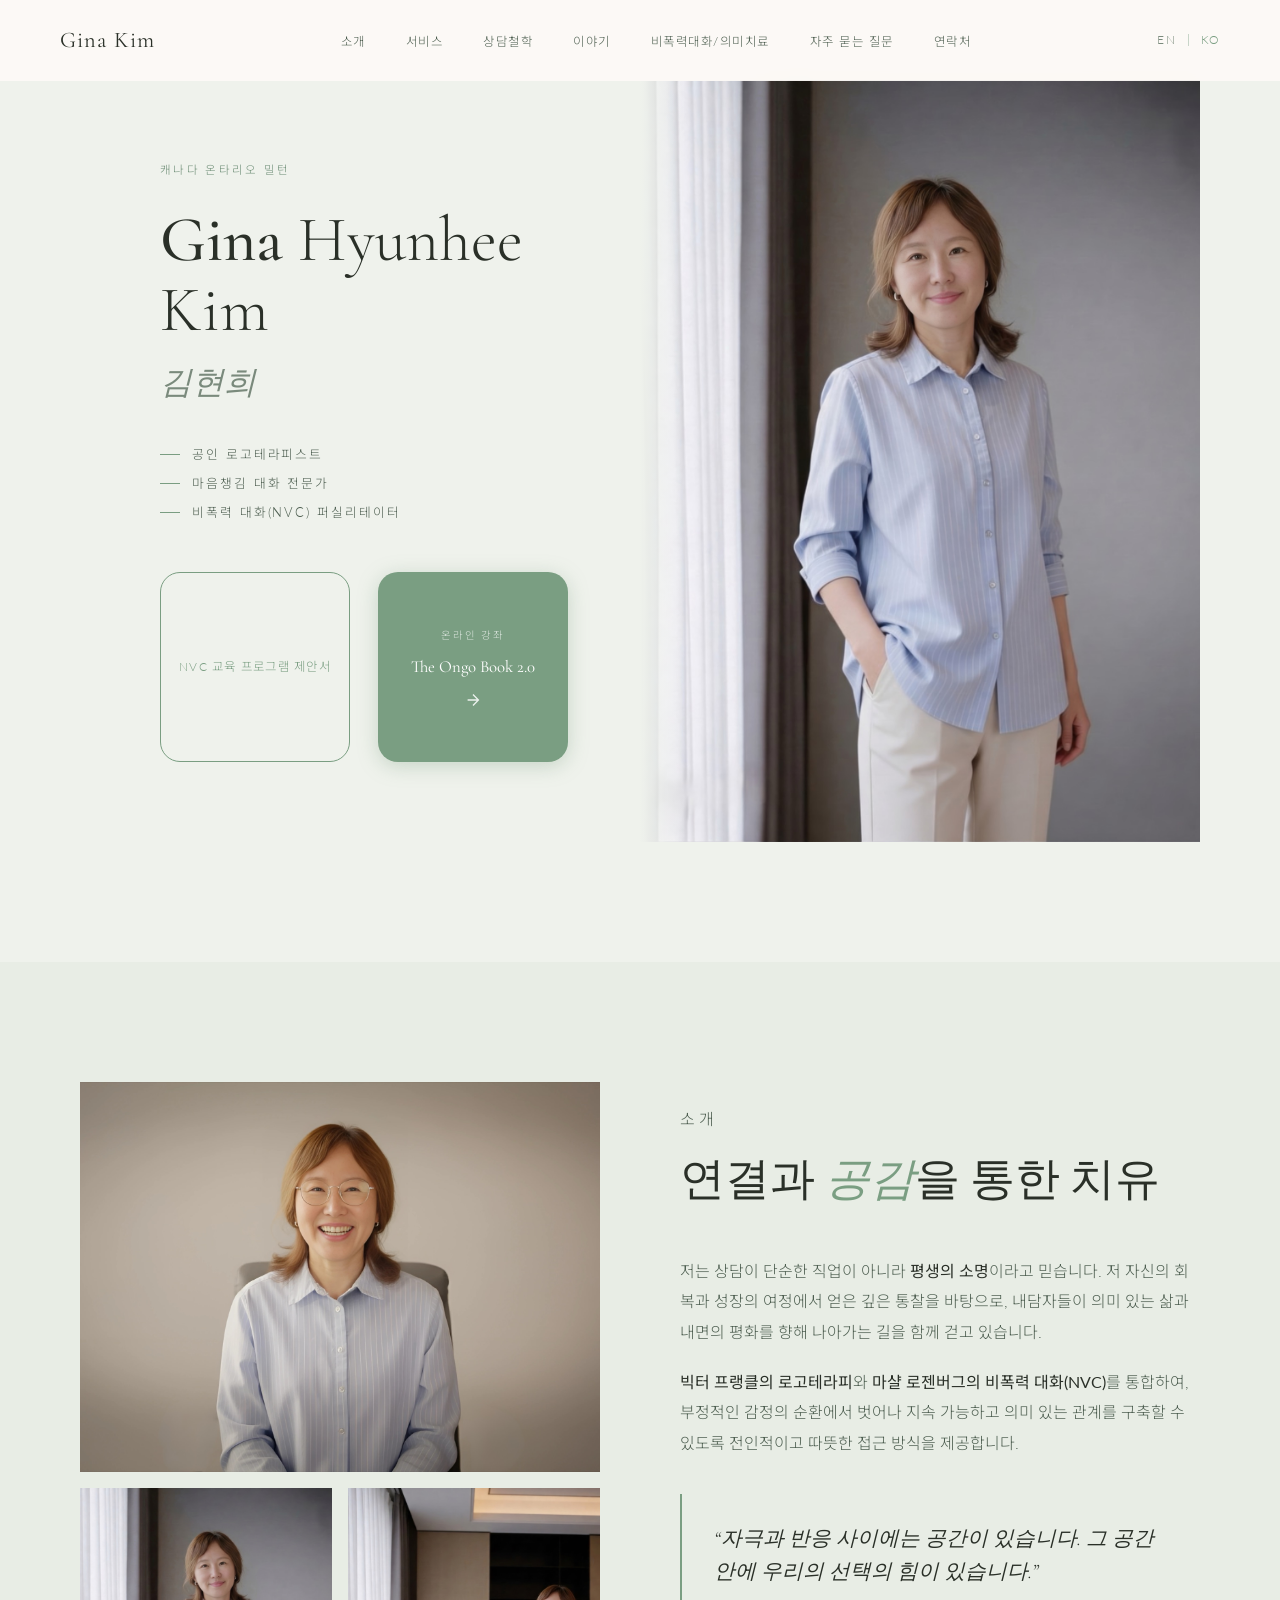
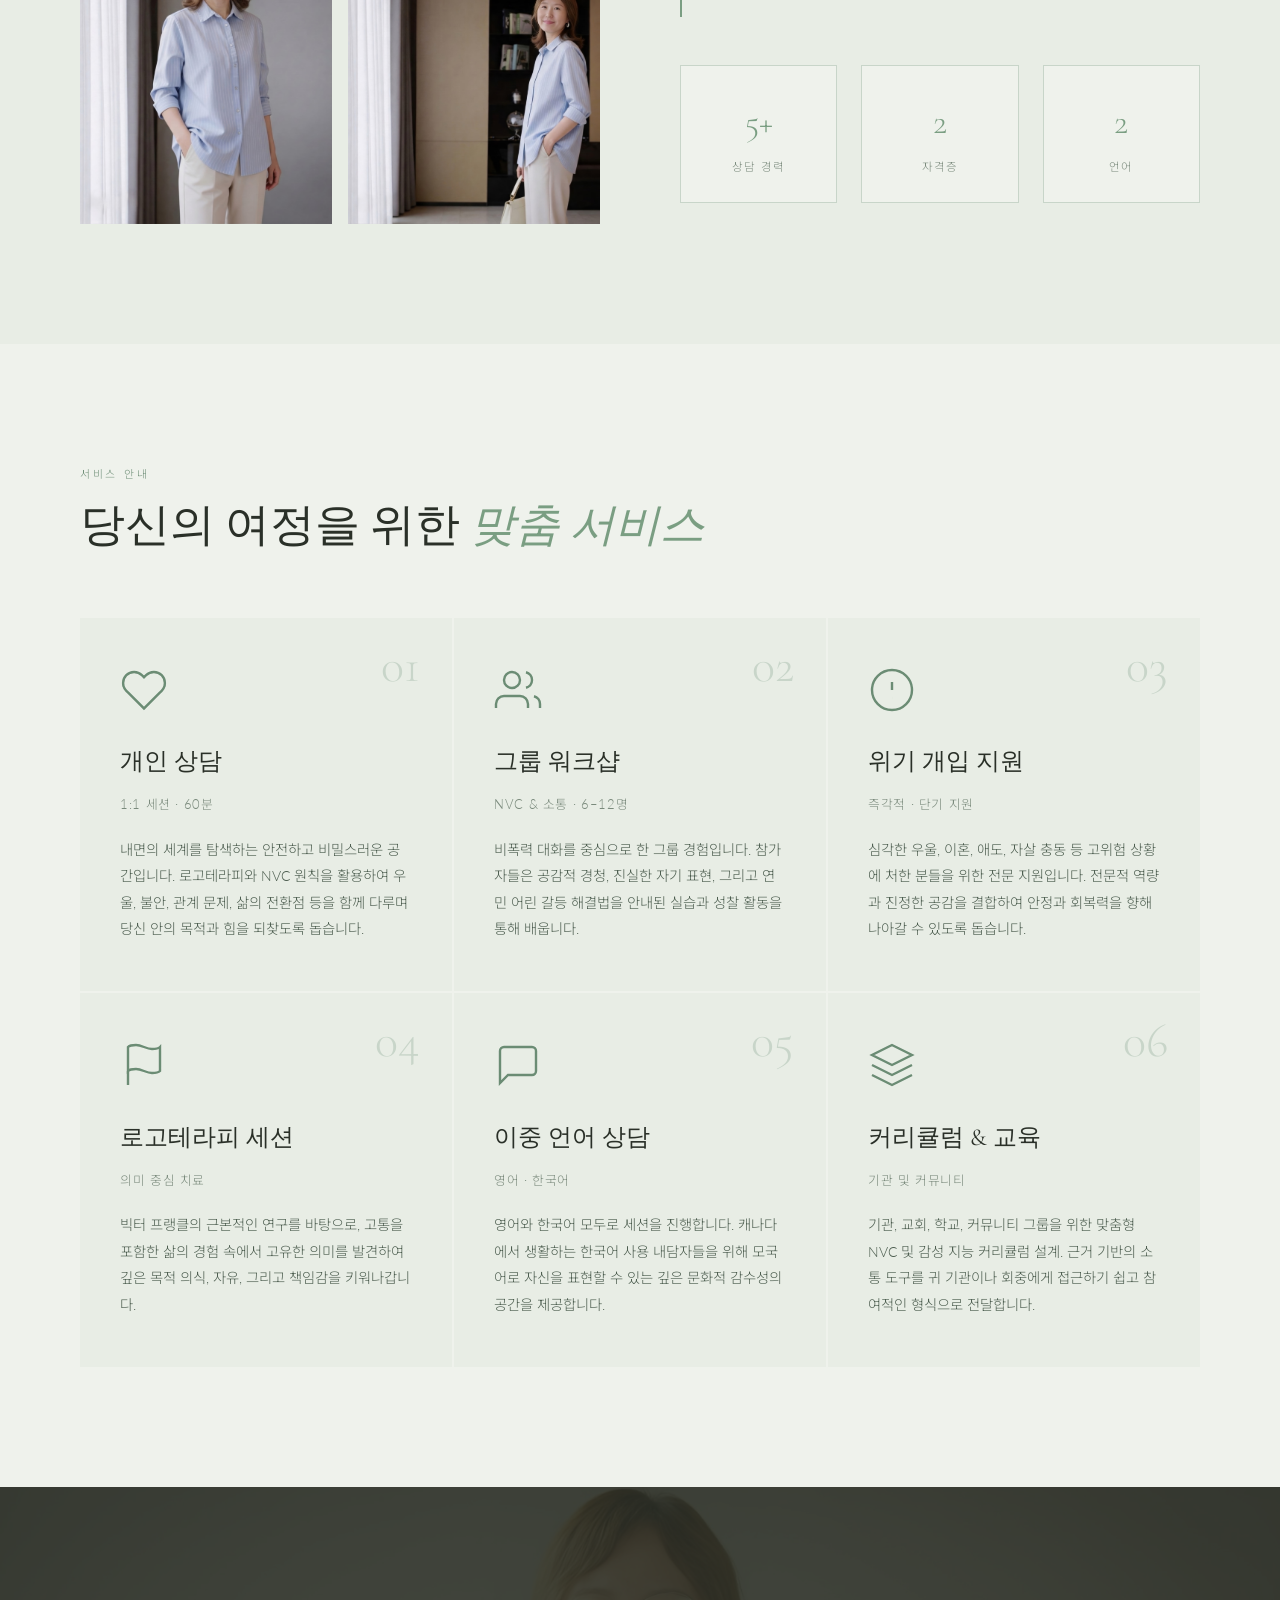
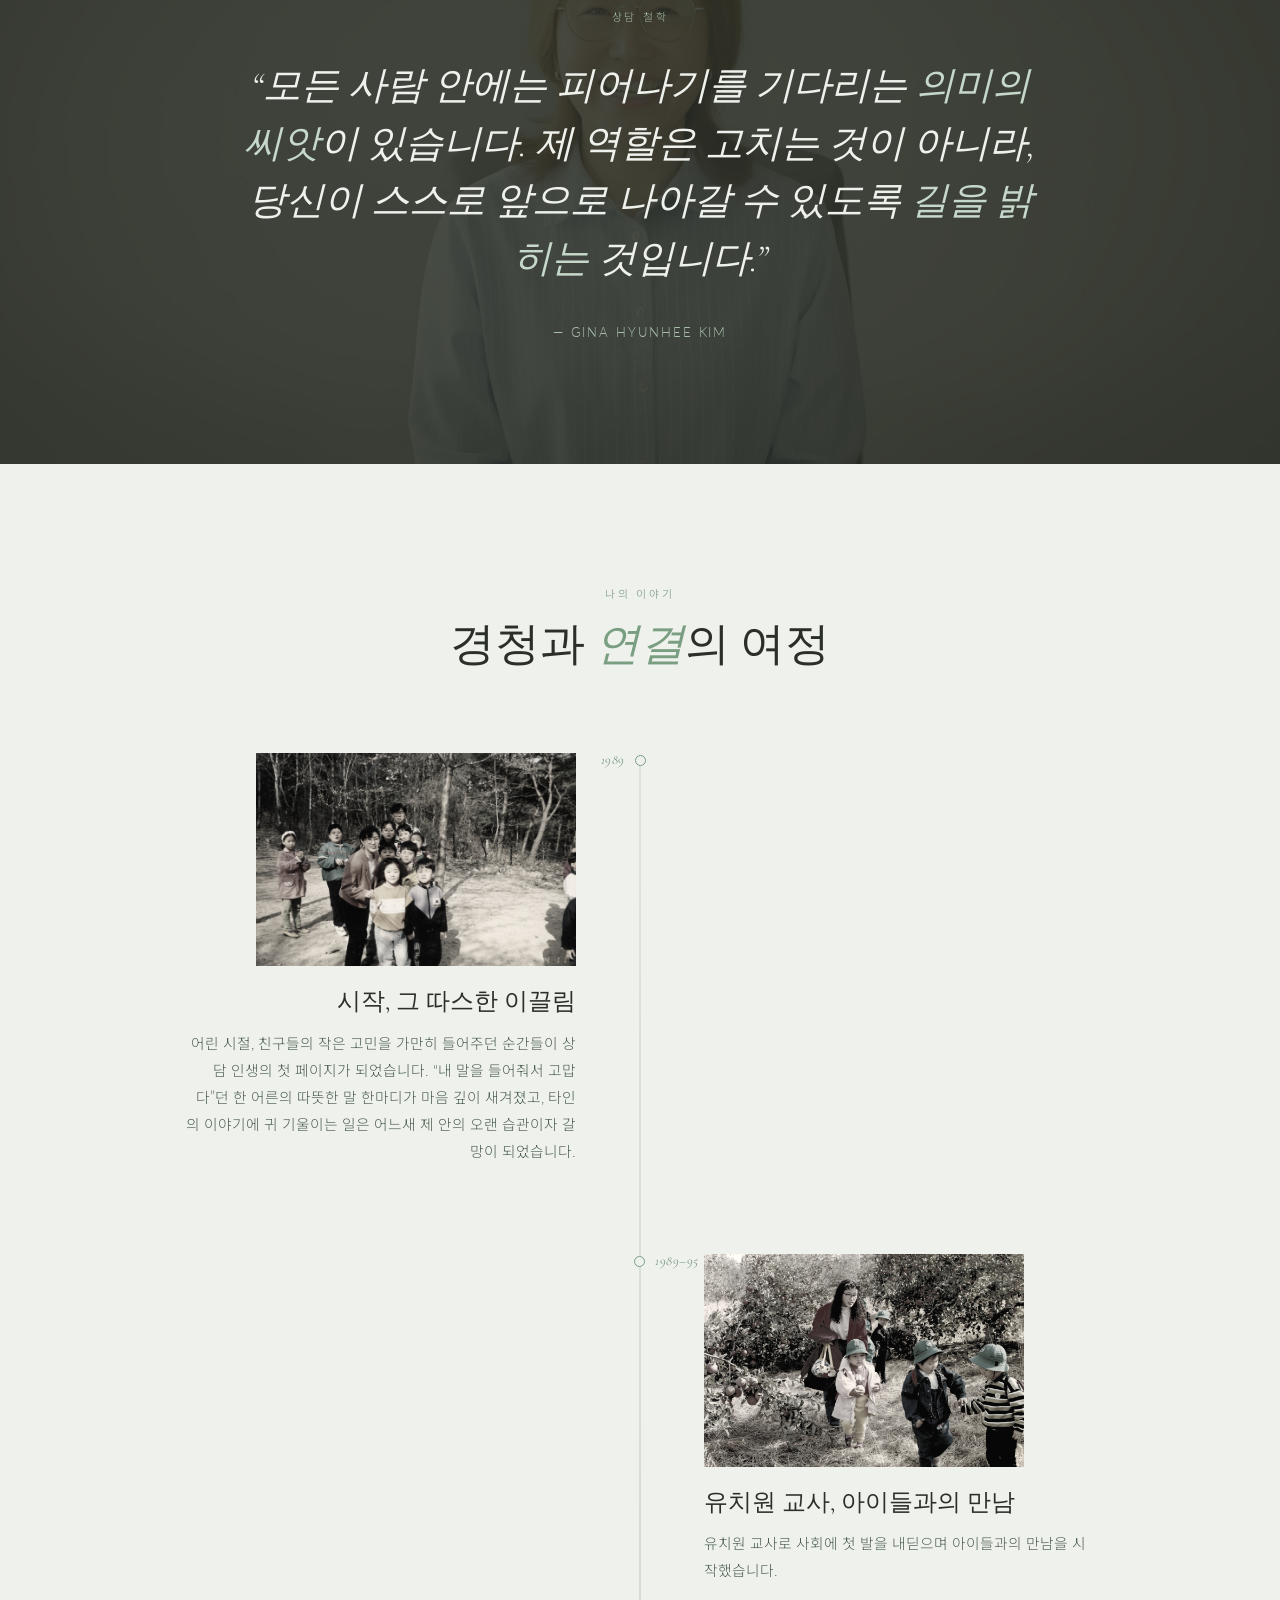
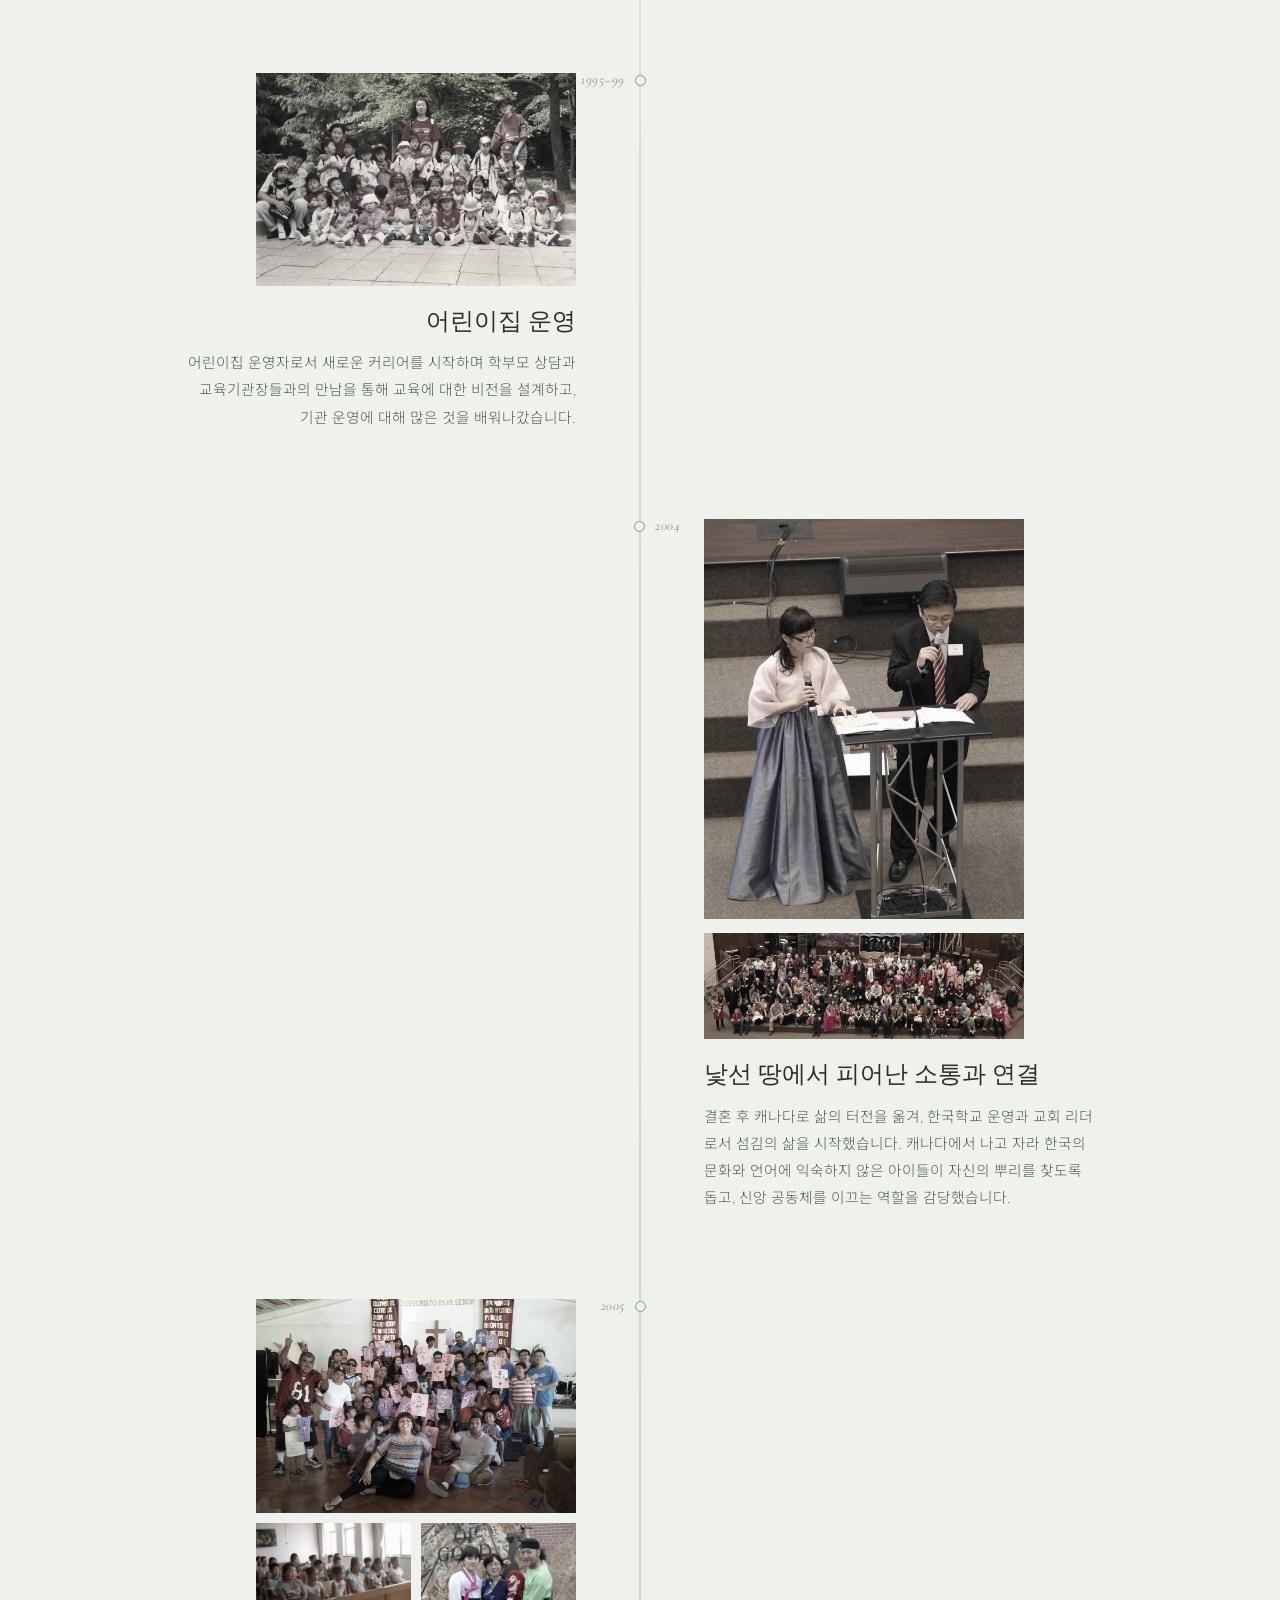
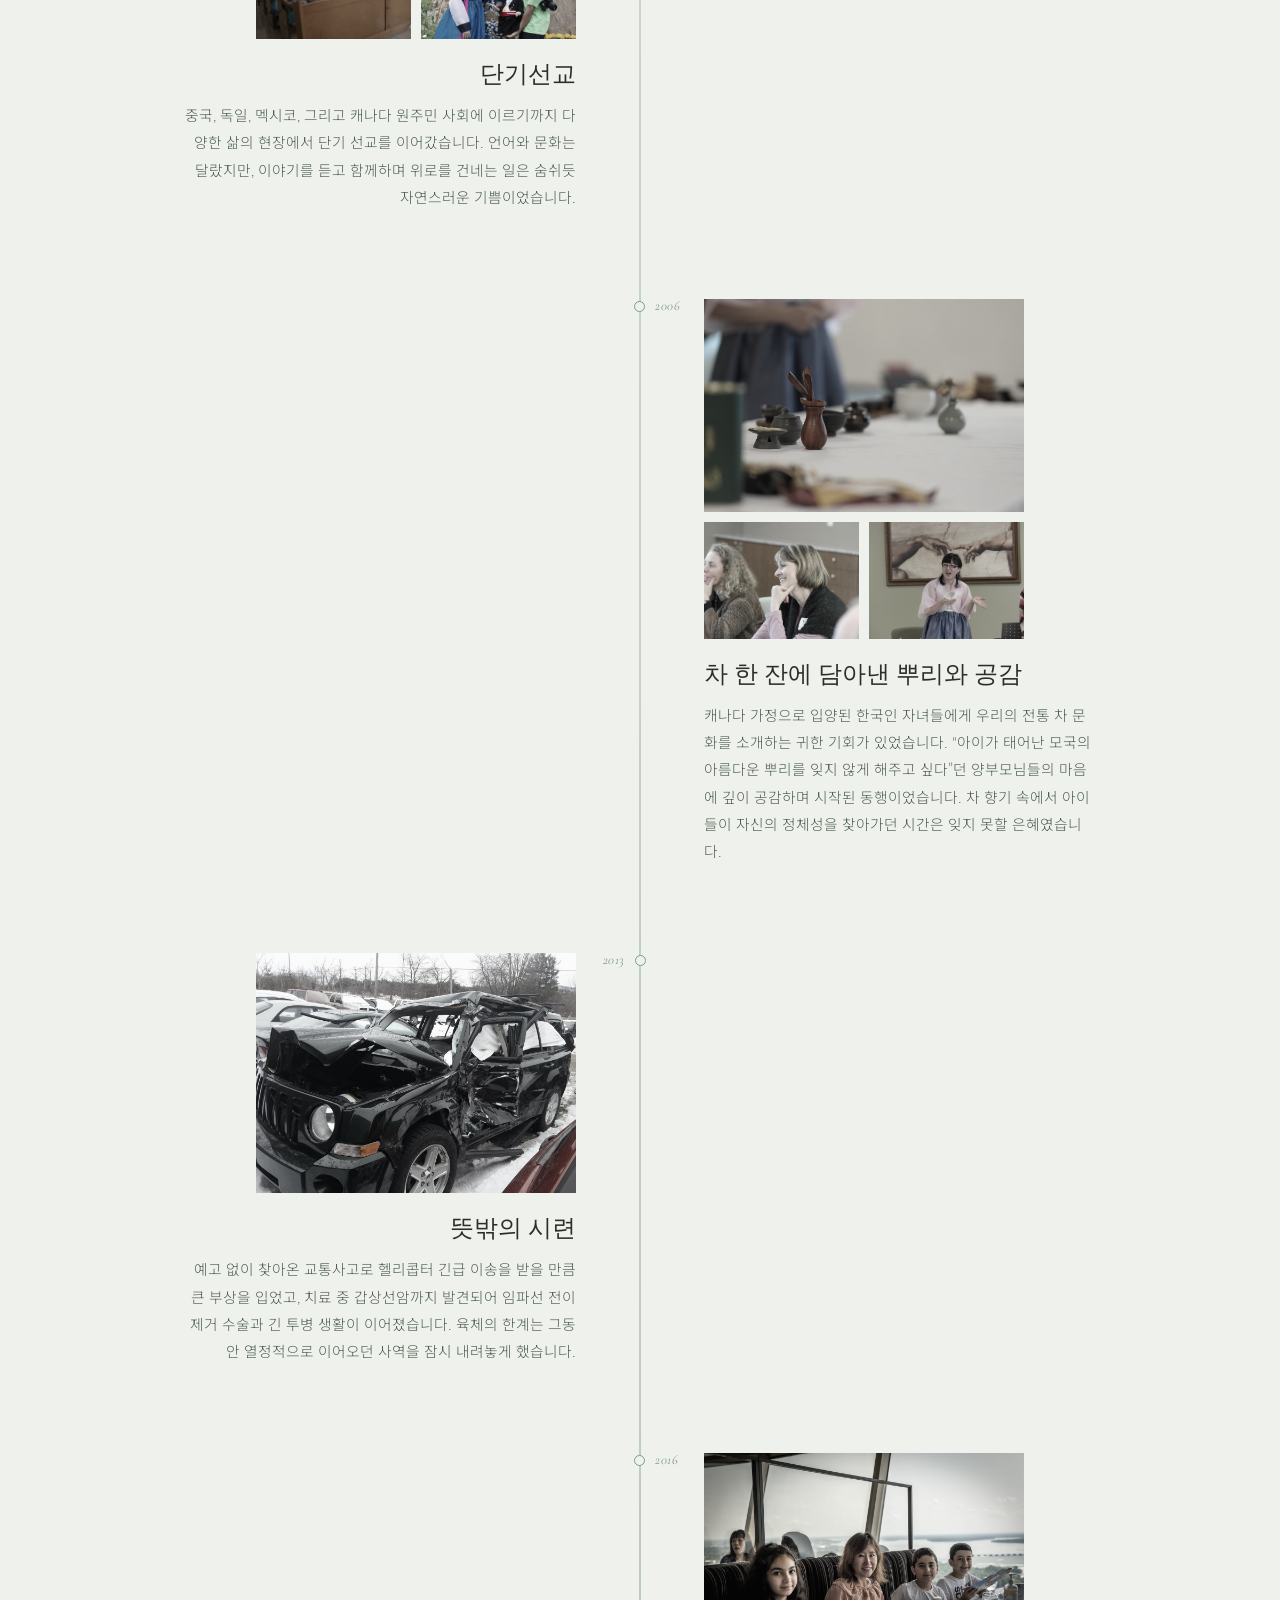
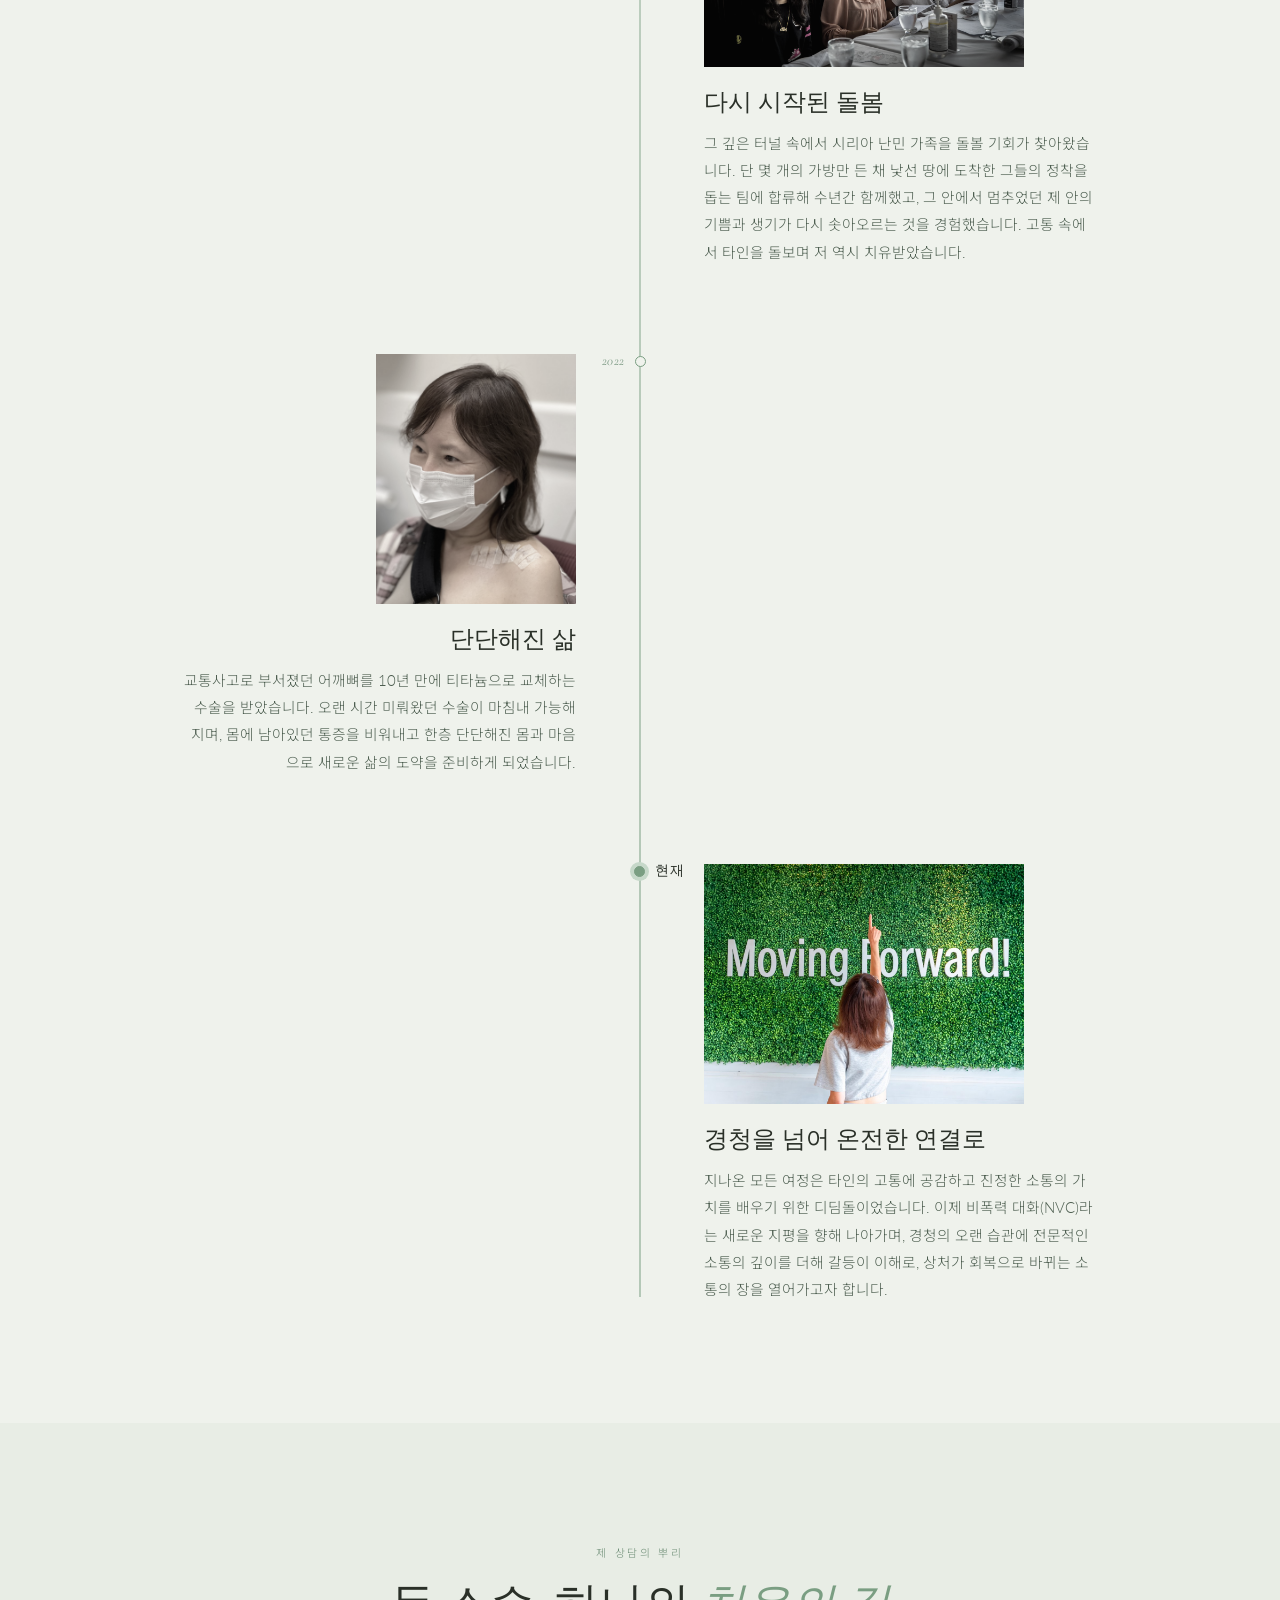
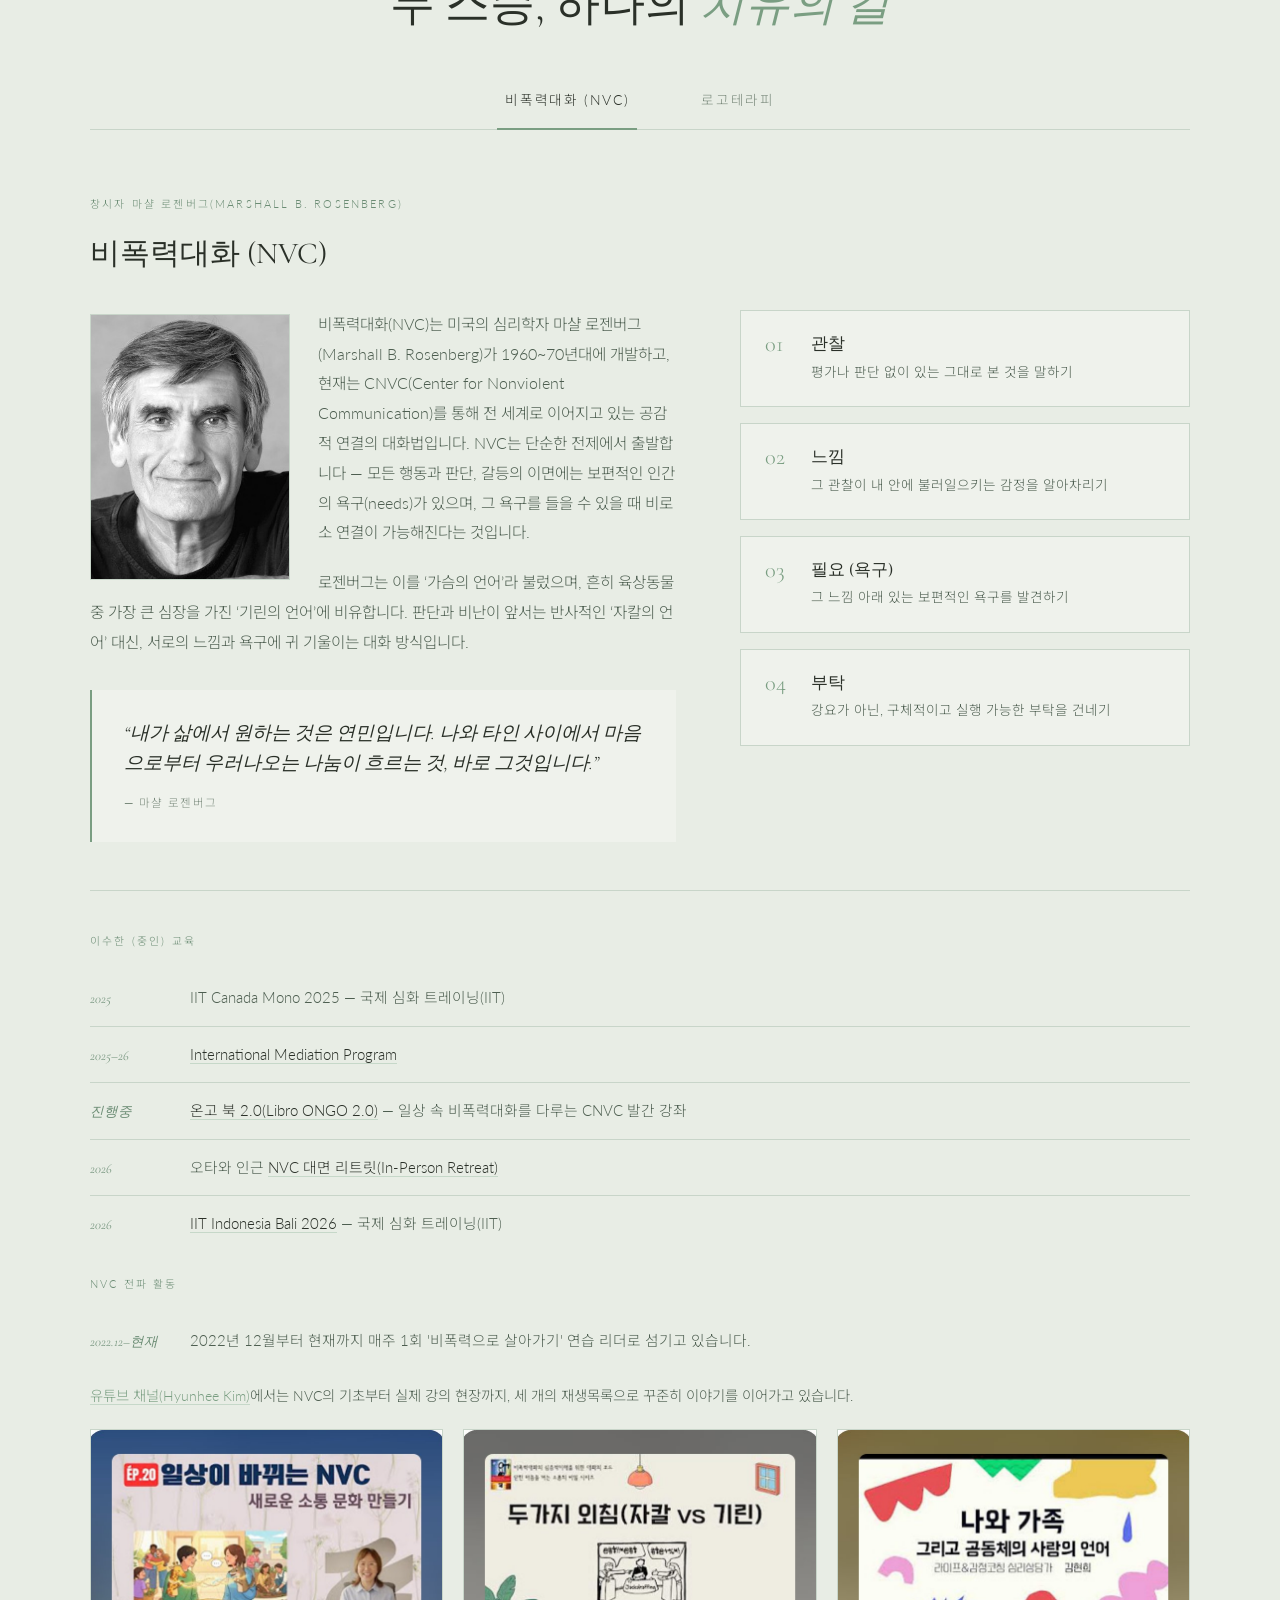
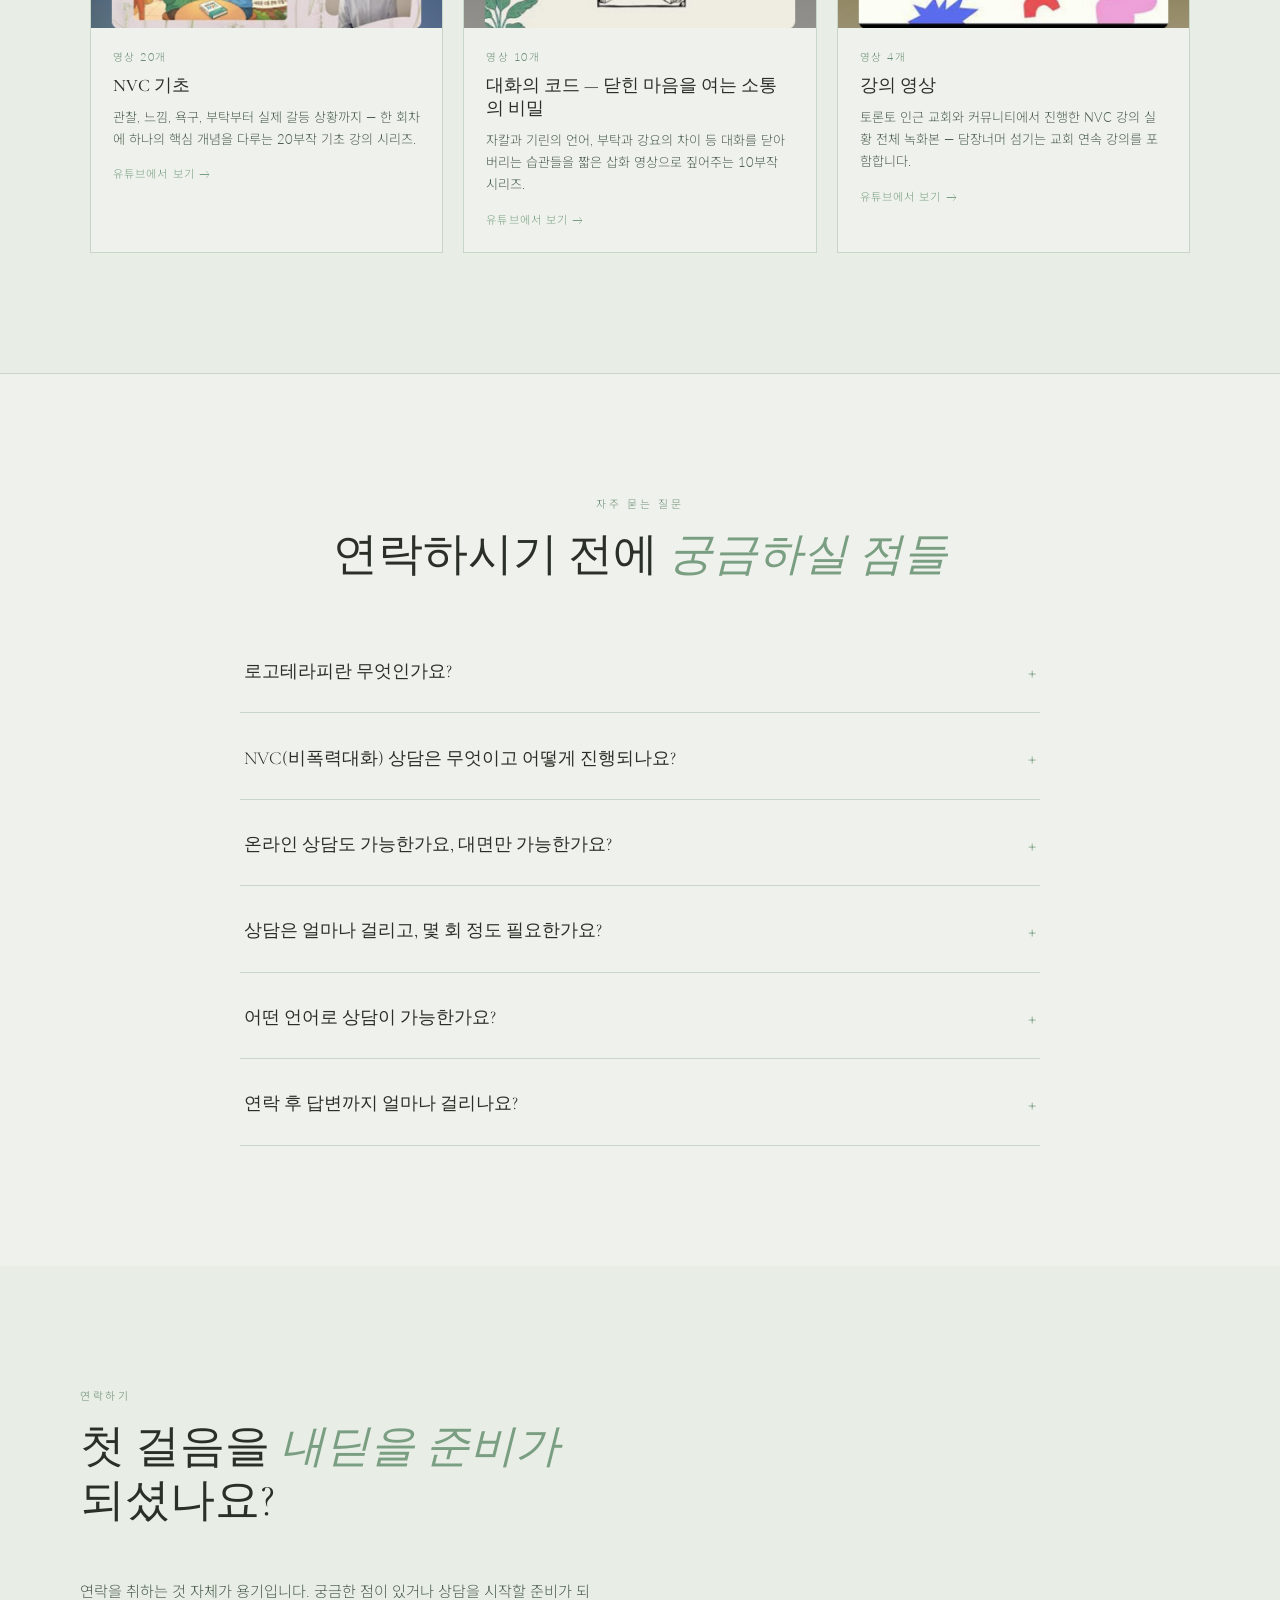
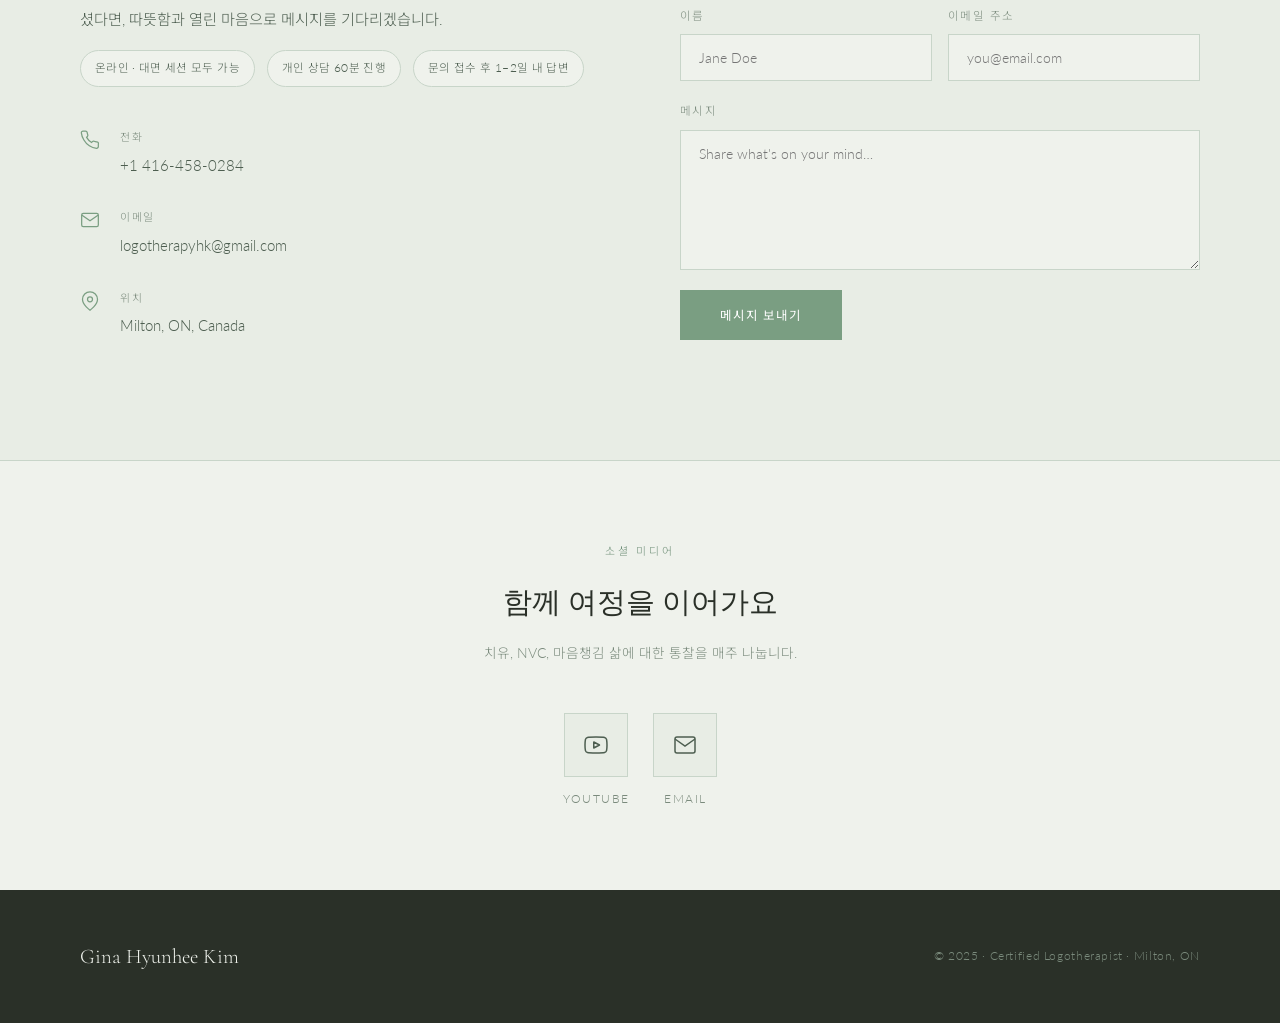
==== commit 862e4d7f: "이메일 변경, 영업일 기준 문구 변경" ====
--- a/ko/index.html
+++ b/ko/index.html
@@ -3,6 +3,8 @@
 <head>
   <meta charset="UTF-8" />
   <meta name="viewport" content="width=device-width, initial-scale=1.0" />
+  <meta name="google-site-verification" content="Ll3FbGm1bqwWrLHFaqsKtKUntc4HgKxt8l_H3_rpMOw" />
+  <meta name="naver-site-verification" content="87bc2a6700a28c46c3e15f242163c47175b53252" />
   <title>김현희 — 공인 로고테라피스트 · NVC 퍼실리테이터</title>
   <meta name="description" content="캐나다 온타리오 밀턴에서 활동하는 공인 로고테라피스트이자 마음챙김 대화 전문가. 로고테라피와 비폭력대화(NVC), 따뜻한 상담을 제공합니다." />
   <link rel="canonical" href="https://ginakim.org/ko/" />
@@ -39,7 +41,7 @@
     "description": "캐나다 온타리오 밀턴에서 활동하는 공인 로고테라피스트이자 마음챙김 대화 전문가. 로고테라피와 비폭력대화(NVC)를 전문으로 합니다.",
     "url": "https://ginakim.org/ko/",
     "image": "https://ginakim.org/images/photo-headshot-2.jpg",
-    "email": "mailto:hyunhee1004@gmail.com",
+    "email": "mailto:logotherapyhk@gmail.com",
     "telephone": "+1-416-458-0284",
     "address": {
       "@type": "PostalAddress",
@@ -107,7 +109,7 @@
       {
         "@type": "Question",
         "name": "연락 후 답변까지 얼마나 걸리나요?",
-        "acceptedAnswer": { "@type": "Answer", "text": "보내주신 메시지는 제가 직접 확인하며, 보통 영업일 기준 1–2일 내에 답변드립니다. 급한 문의이신 경우 메시지에 함께 남겨주시면 우선적으로 답변드리겠습니다." }
+        "acceptedAnswer": { "@type": "Answer", "text": "보내주신 메시지는 제가 직접 확인하며, 보통 문의 접수 후 1–2일 내에 답변드립니다. 급한 문의이신 경우 메시지에 함께 남겨주시면 우선적으로 답변드리겠습니다." }
       }
     ]
   }
@@ -683,7 +685,7 @@
 
         <details class="faq-item">
           <summary>연락 후 답변까지 얼마나 걸리나요?</summary>
-          <p class="faq-answer">보내주신 메시지는 제가 직접 확인하며, 보통 영업일 기준 1–2일 내에 답변드립니다. 급한 문의이신 경우 메시지에 함께 남겨주시면 우선적으로 답변드리겠습니다.</p>
+          <p class="faq-answer">보내주신 메시지는 제가 직접 확인하며, 보통 문의 접수 후 1–2일 내에 답변드립니다. 급한 문의이신 경우 메시지에 함께 남겨주시면 우선적으로 답변드리겠습니다.</p>
         </details>
       </div>
     </div>
@@ -700,7 +702,7 @@
         <ul class="contact-assurance-list">
           <li>온라인 · 대면 세션 모두 가능</li>
           <li>개인 상담 60분 진행</li>
-          <li>영업일 기준 1–2일 내 답변</li>
+          <li>문의 접수 후 1–2일 내 답변</li>
         </ul>
 
         <ul class="contact-info-list">
@@ -720,7 +722,7 @@
             </svg>
             <div>
               <span class="contact-info-label">이메일</span>
-              <span class="contact-info-value"><a href="mailto:hyunhee1004@gmail.com">hyunhee1004@gmail.com</a></span>
+              <span class="contact-info-value"><a href="mailto:logotherapyhk@gmail.com">logotherapyhk@gmail.com</a></span>
             </div>
           </li>
           <li>
@@ -778,7 +780,7 @@
         </a>
 
         <!-- Email -->
-        <a href="mailto:hyunhee1004@gmail.com" class="sns-item" aria-label="Email">
+        <a href="mailto:logotherapyhk@gmail.com" class="sns-item" aria-label="Email">
           <div class="sns-icon-wrap">
             <svg viewBox="0 0 24 24" fill="none" stroke="currentColor" stroke-width="1.5">
               <path d="M4 4h16c1.1 0 2 .9 2 2v12c0 1.1-.9 2-2 2H4c-1.1 0-2-.9-2-2V6c0-1.1.9-2 2-2z"/>
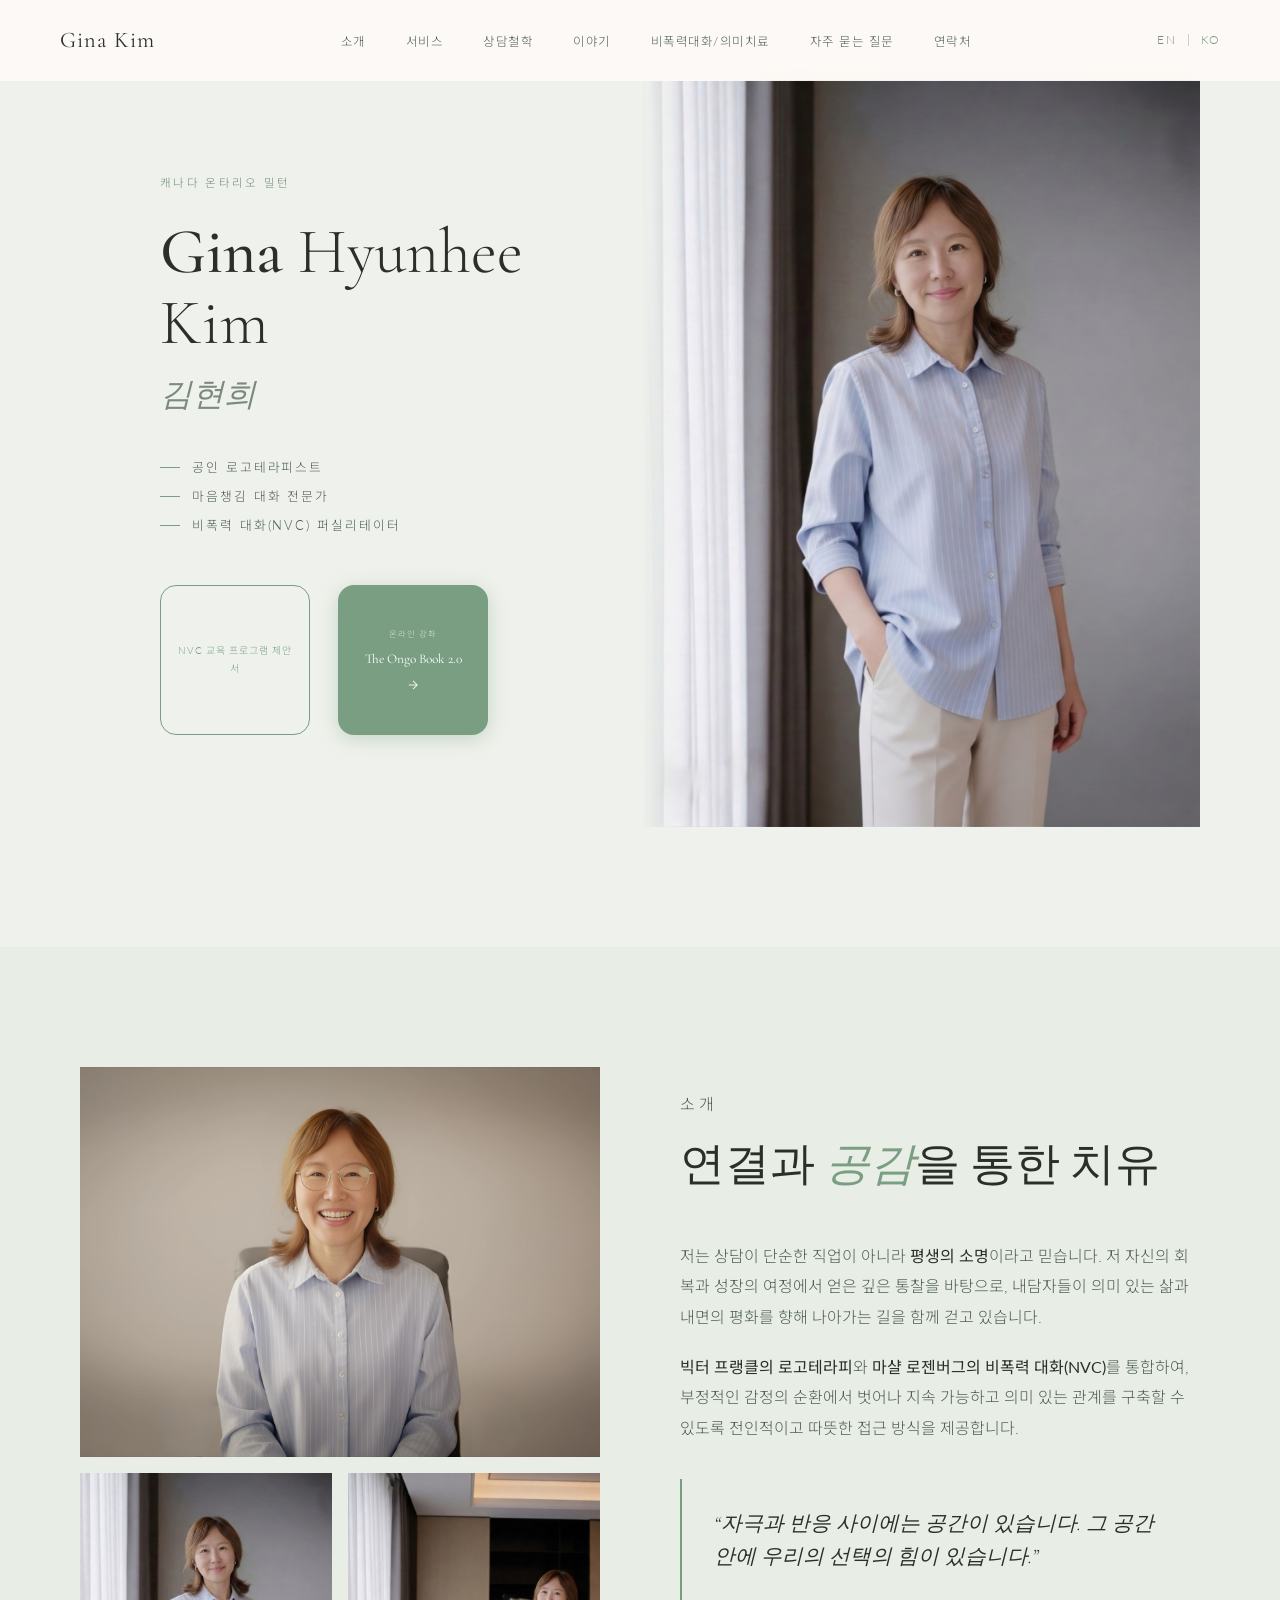
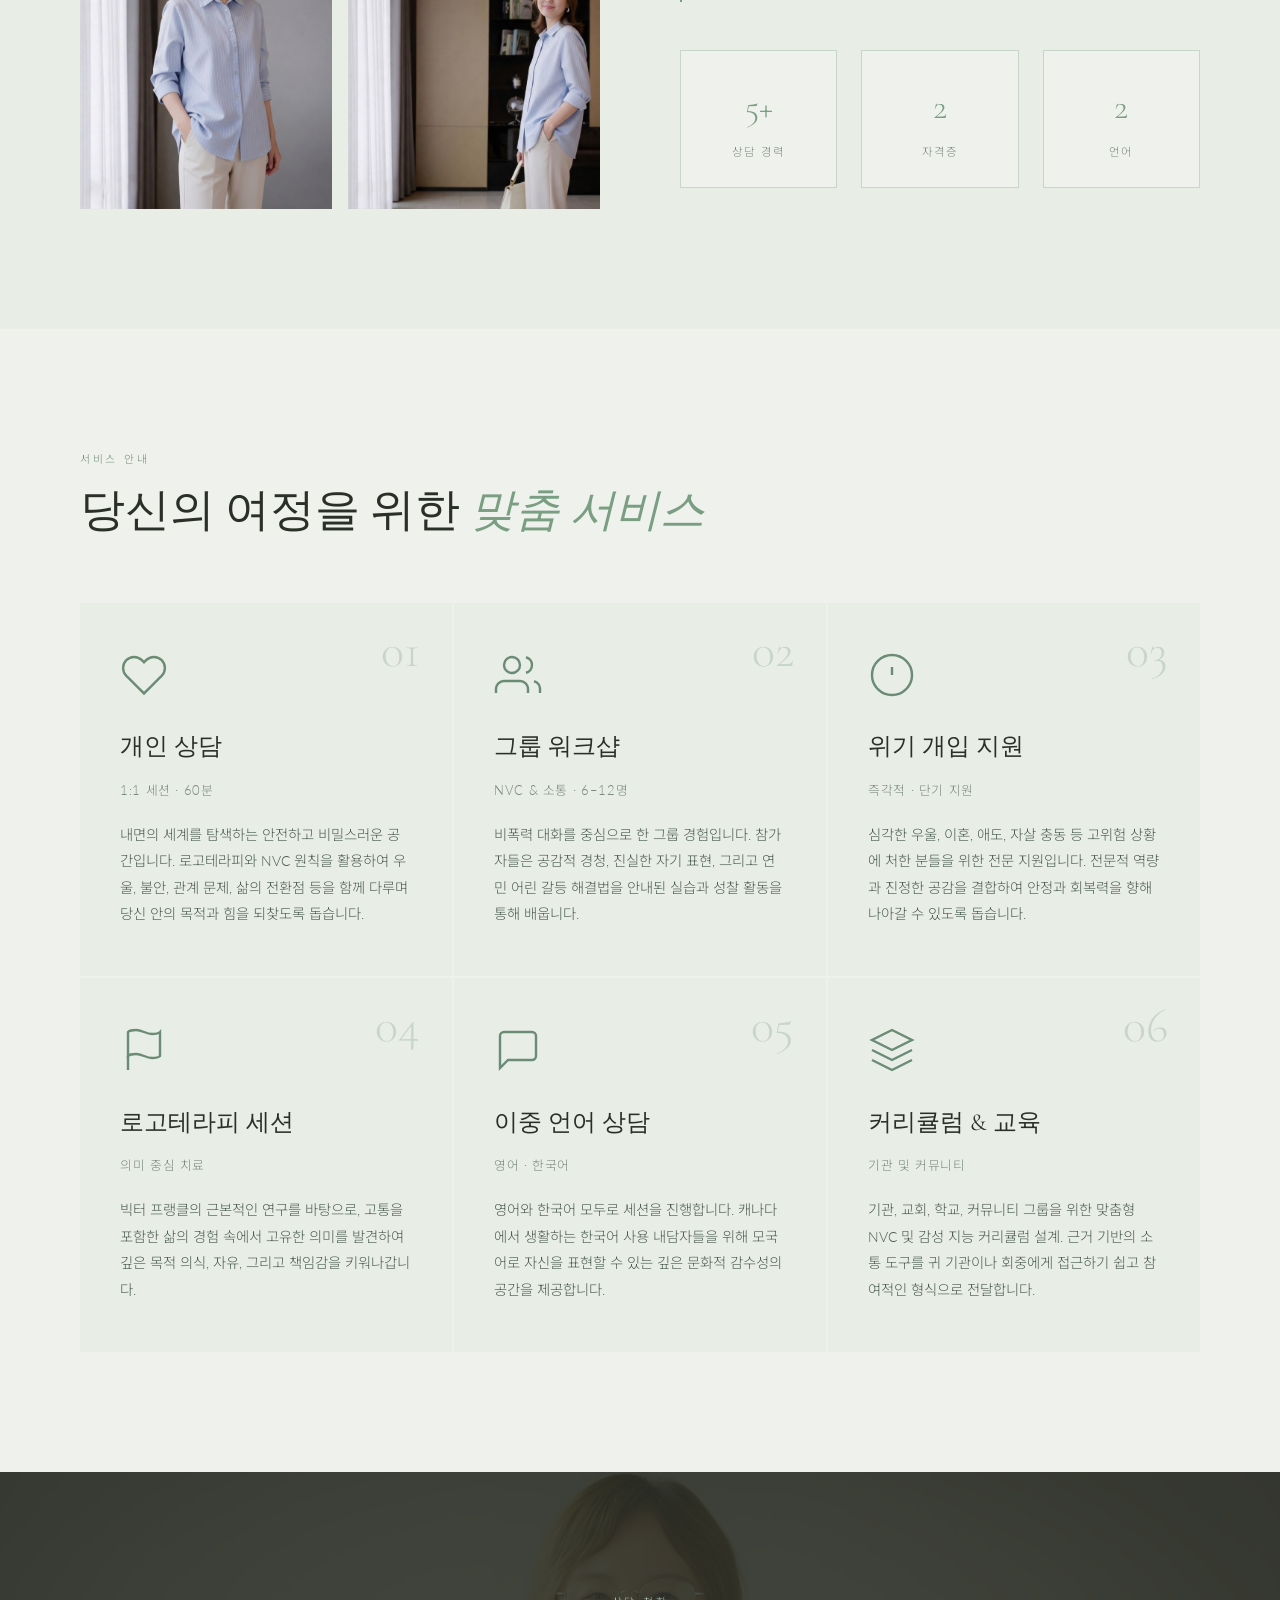
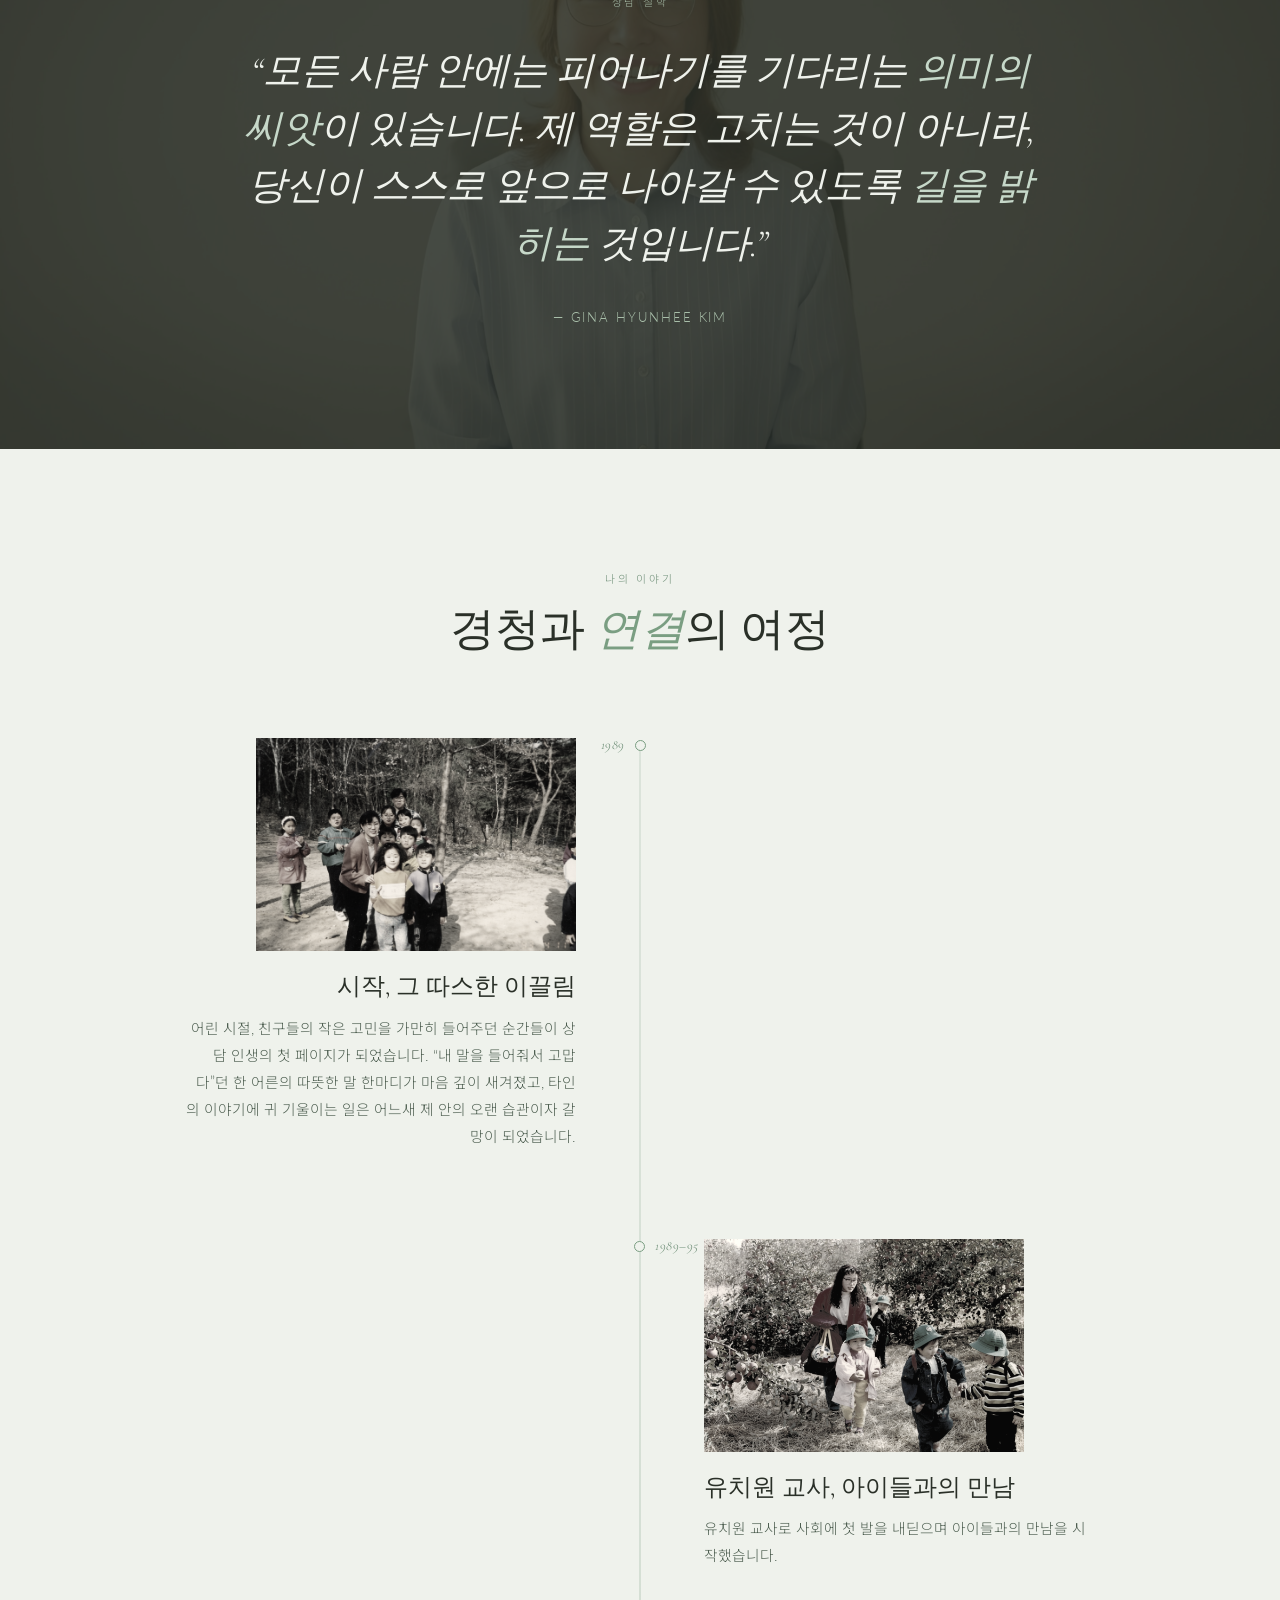
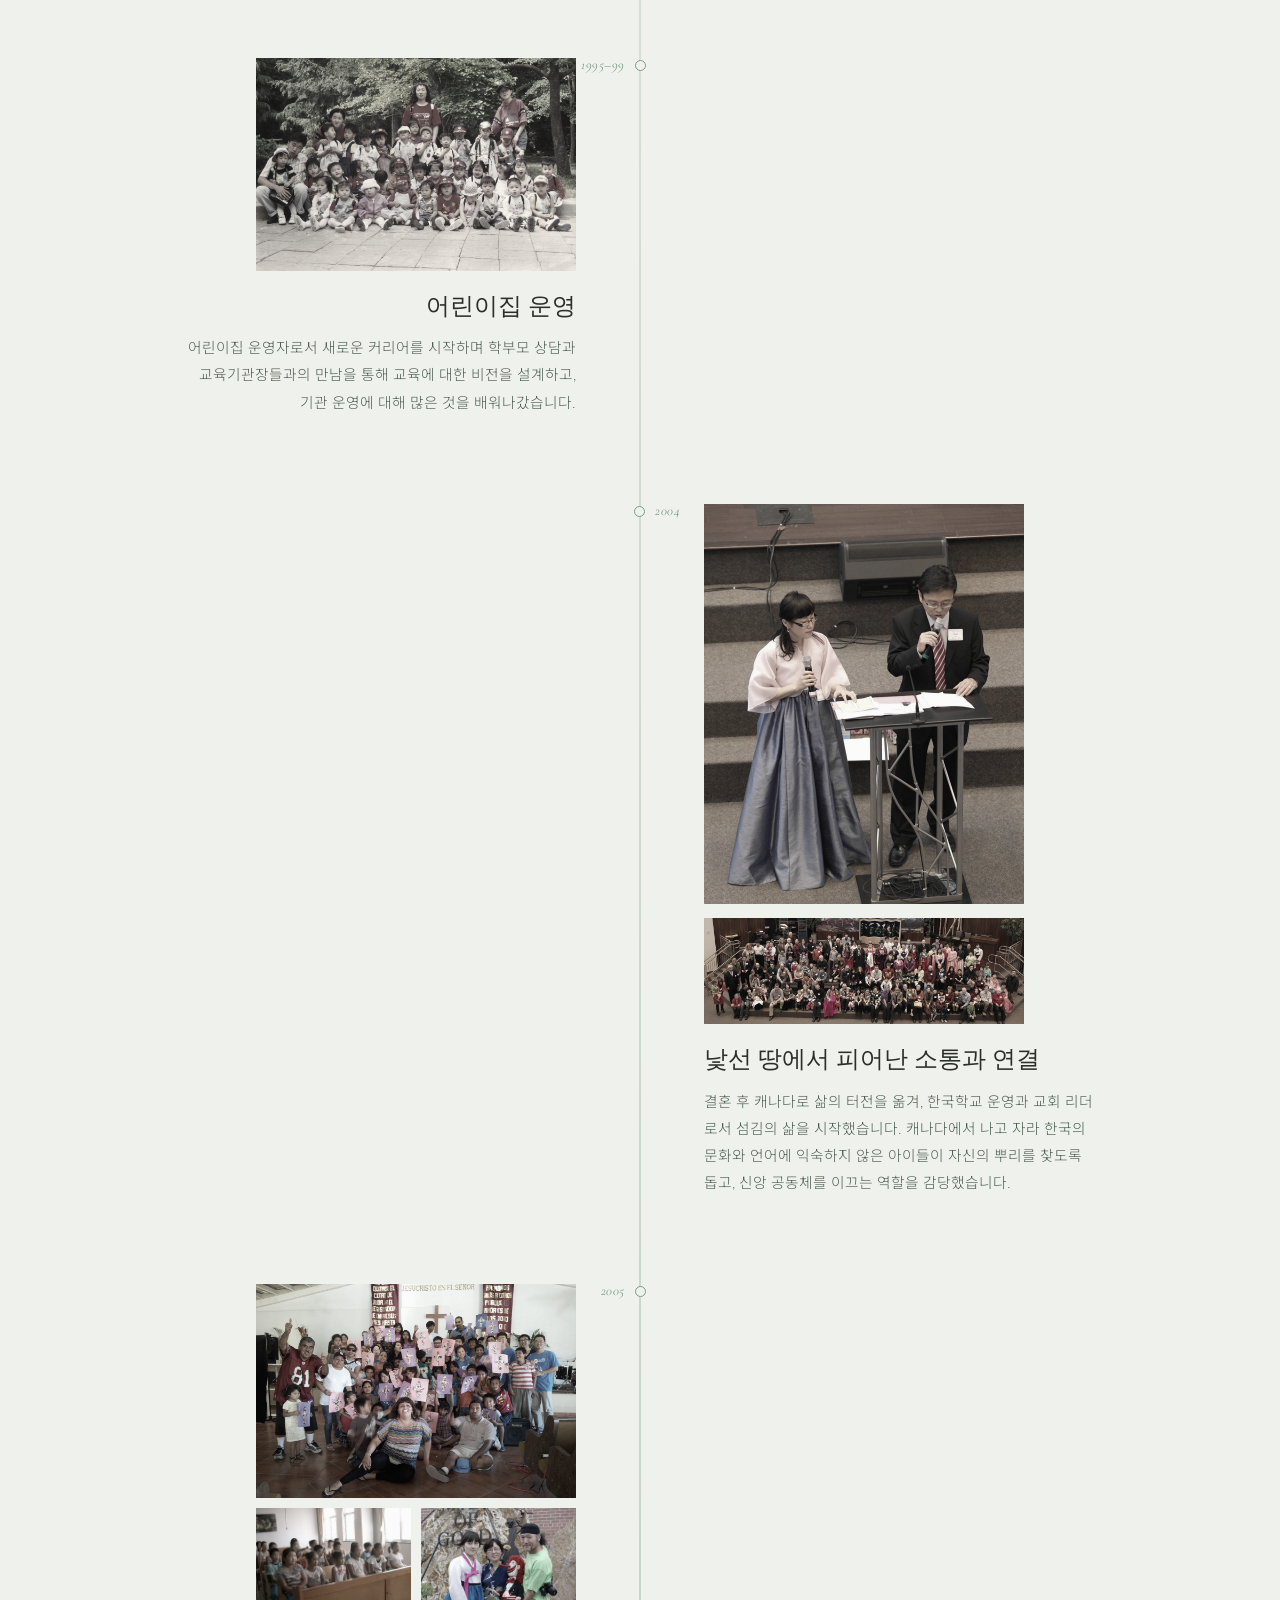
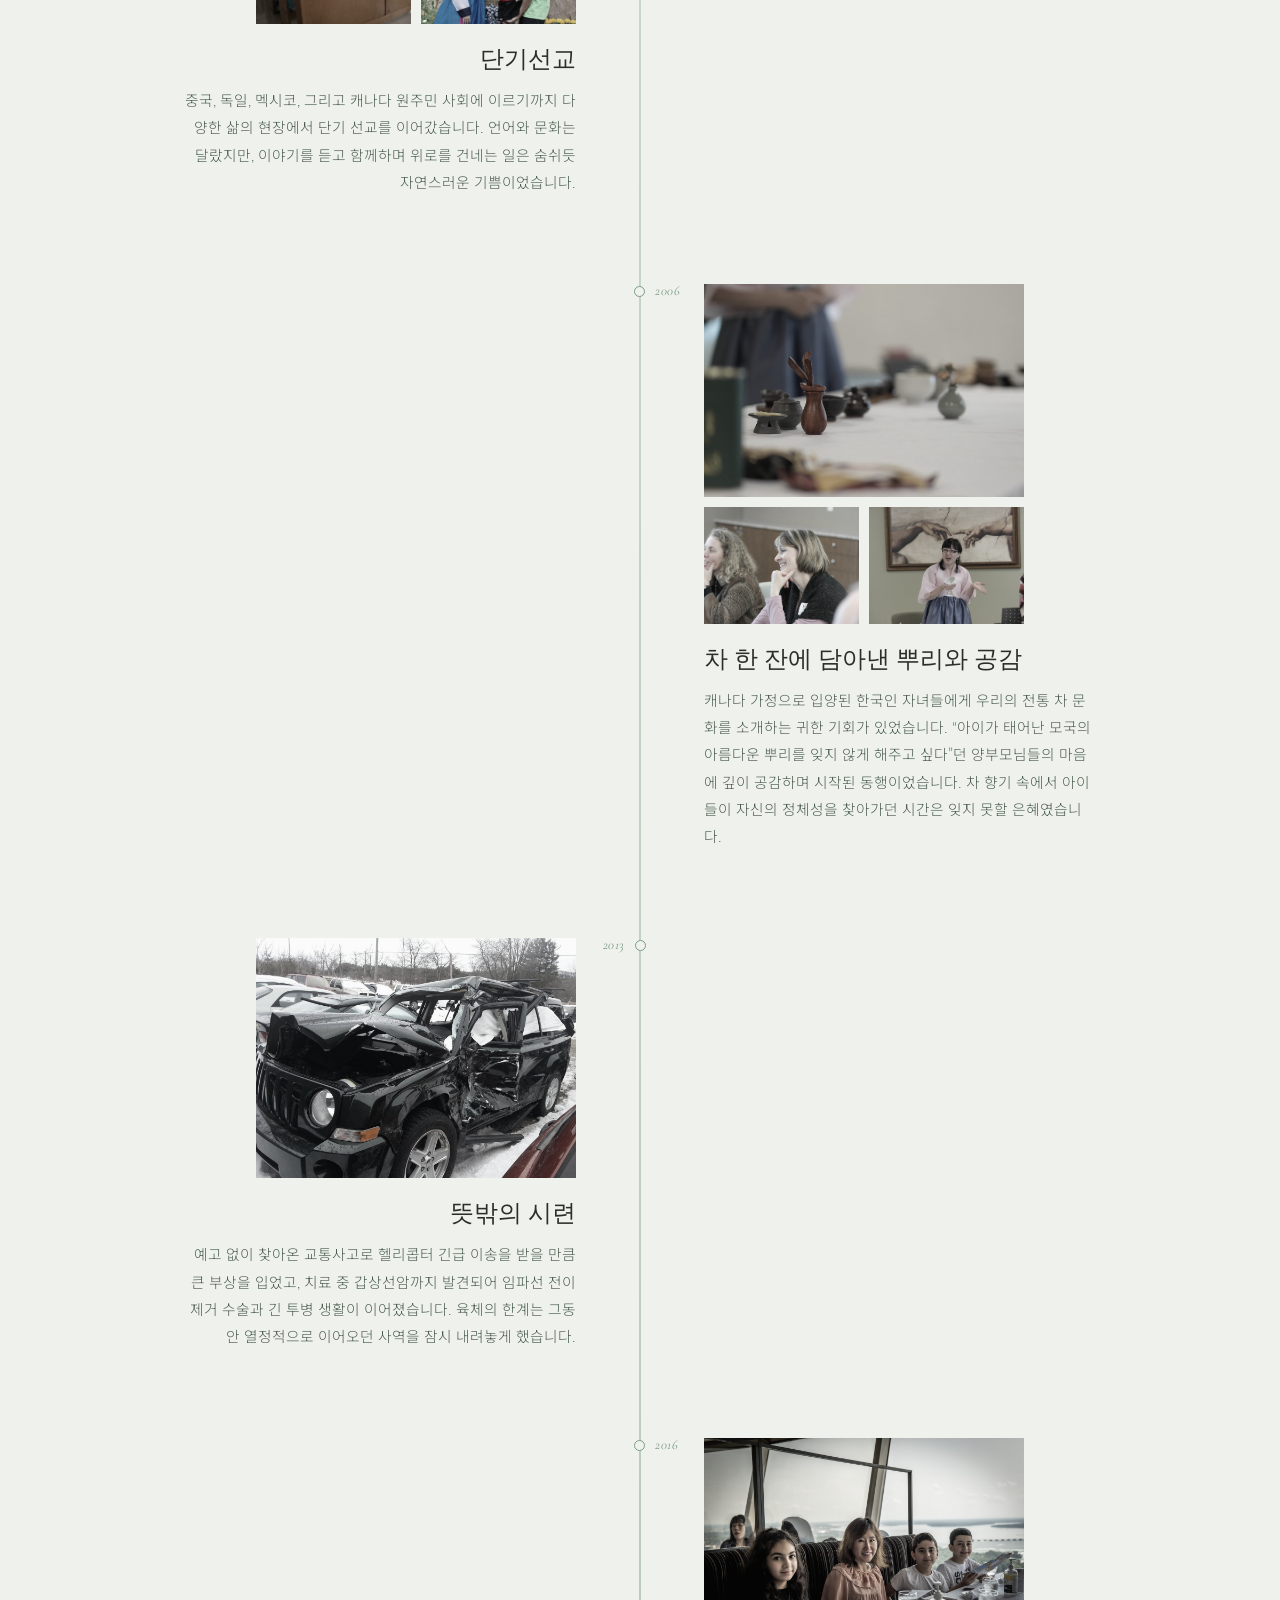
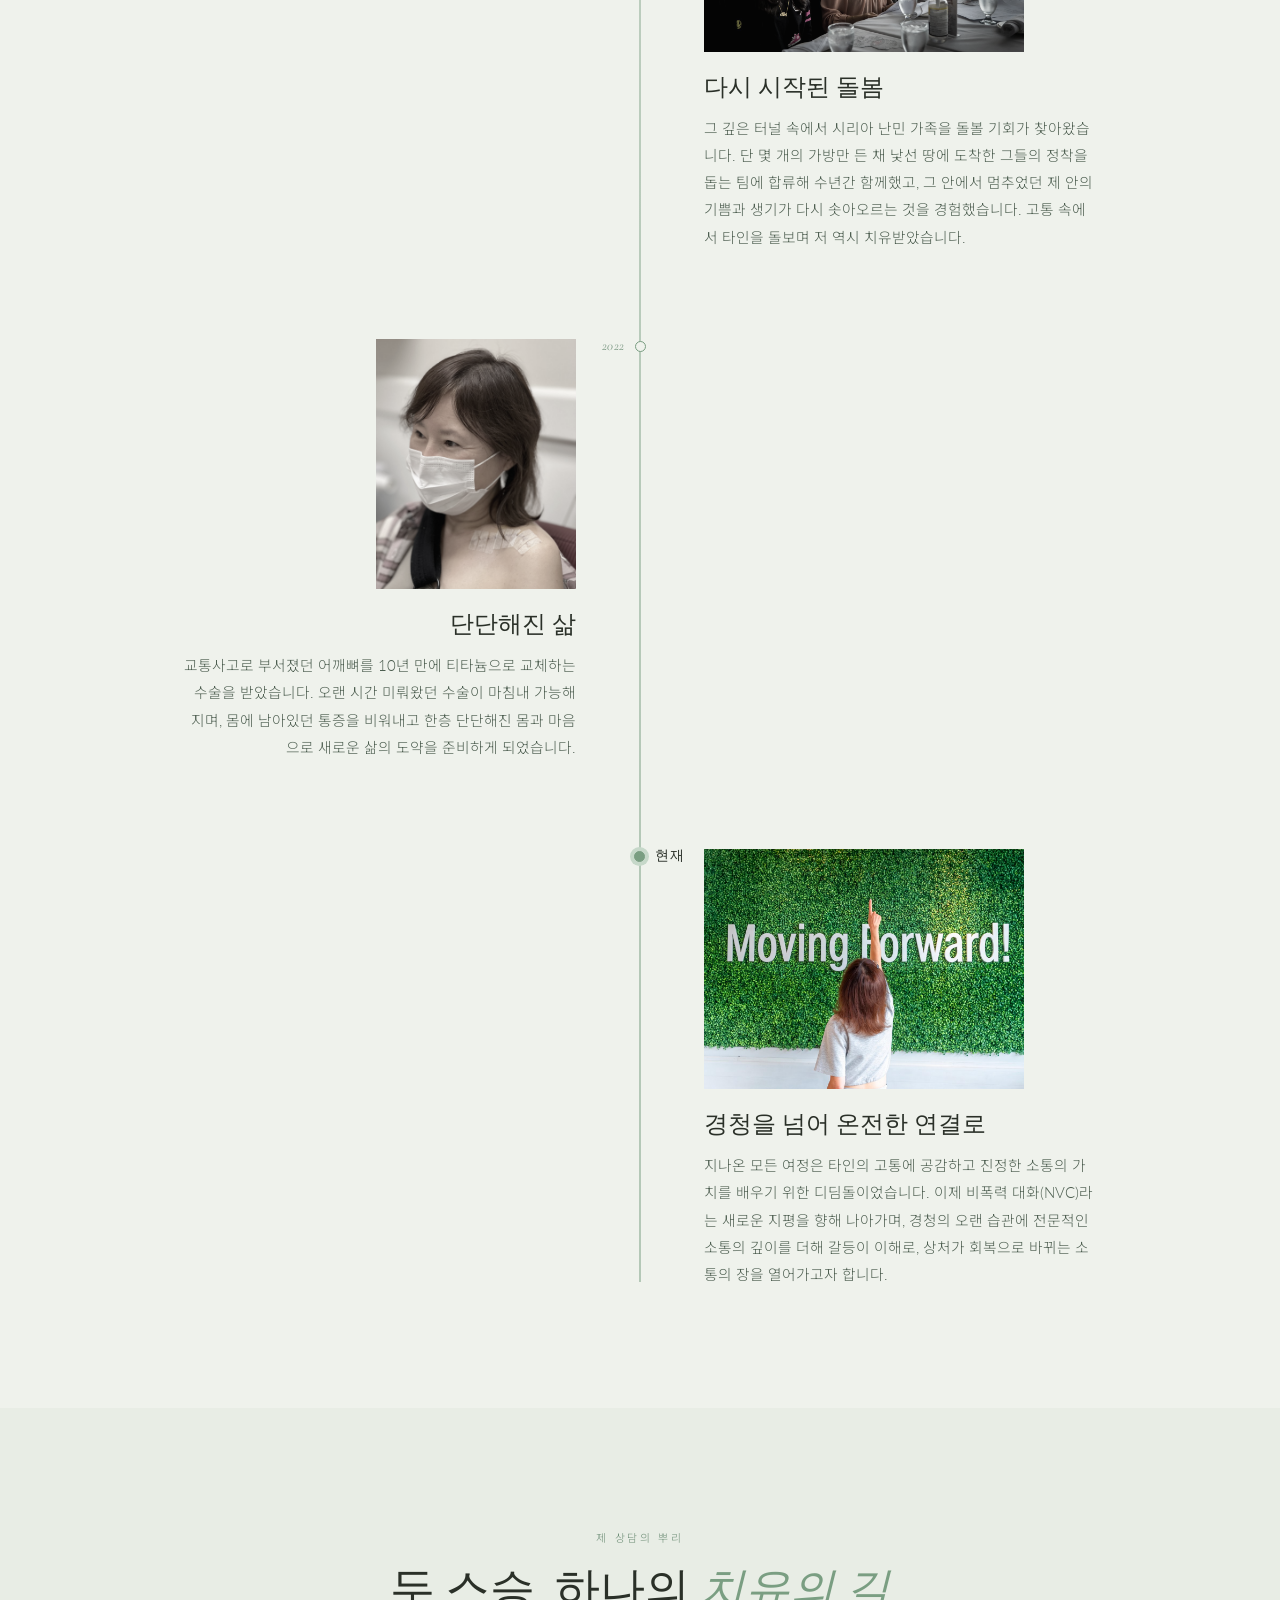
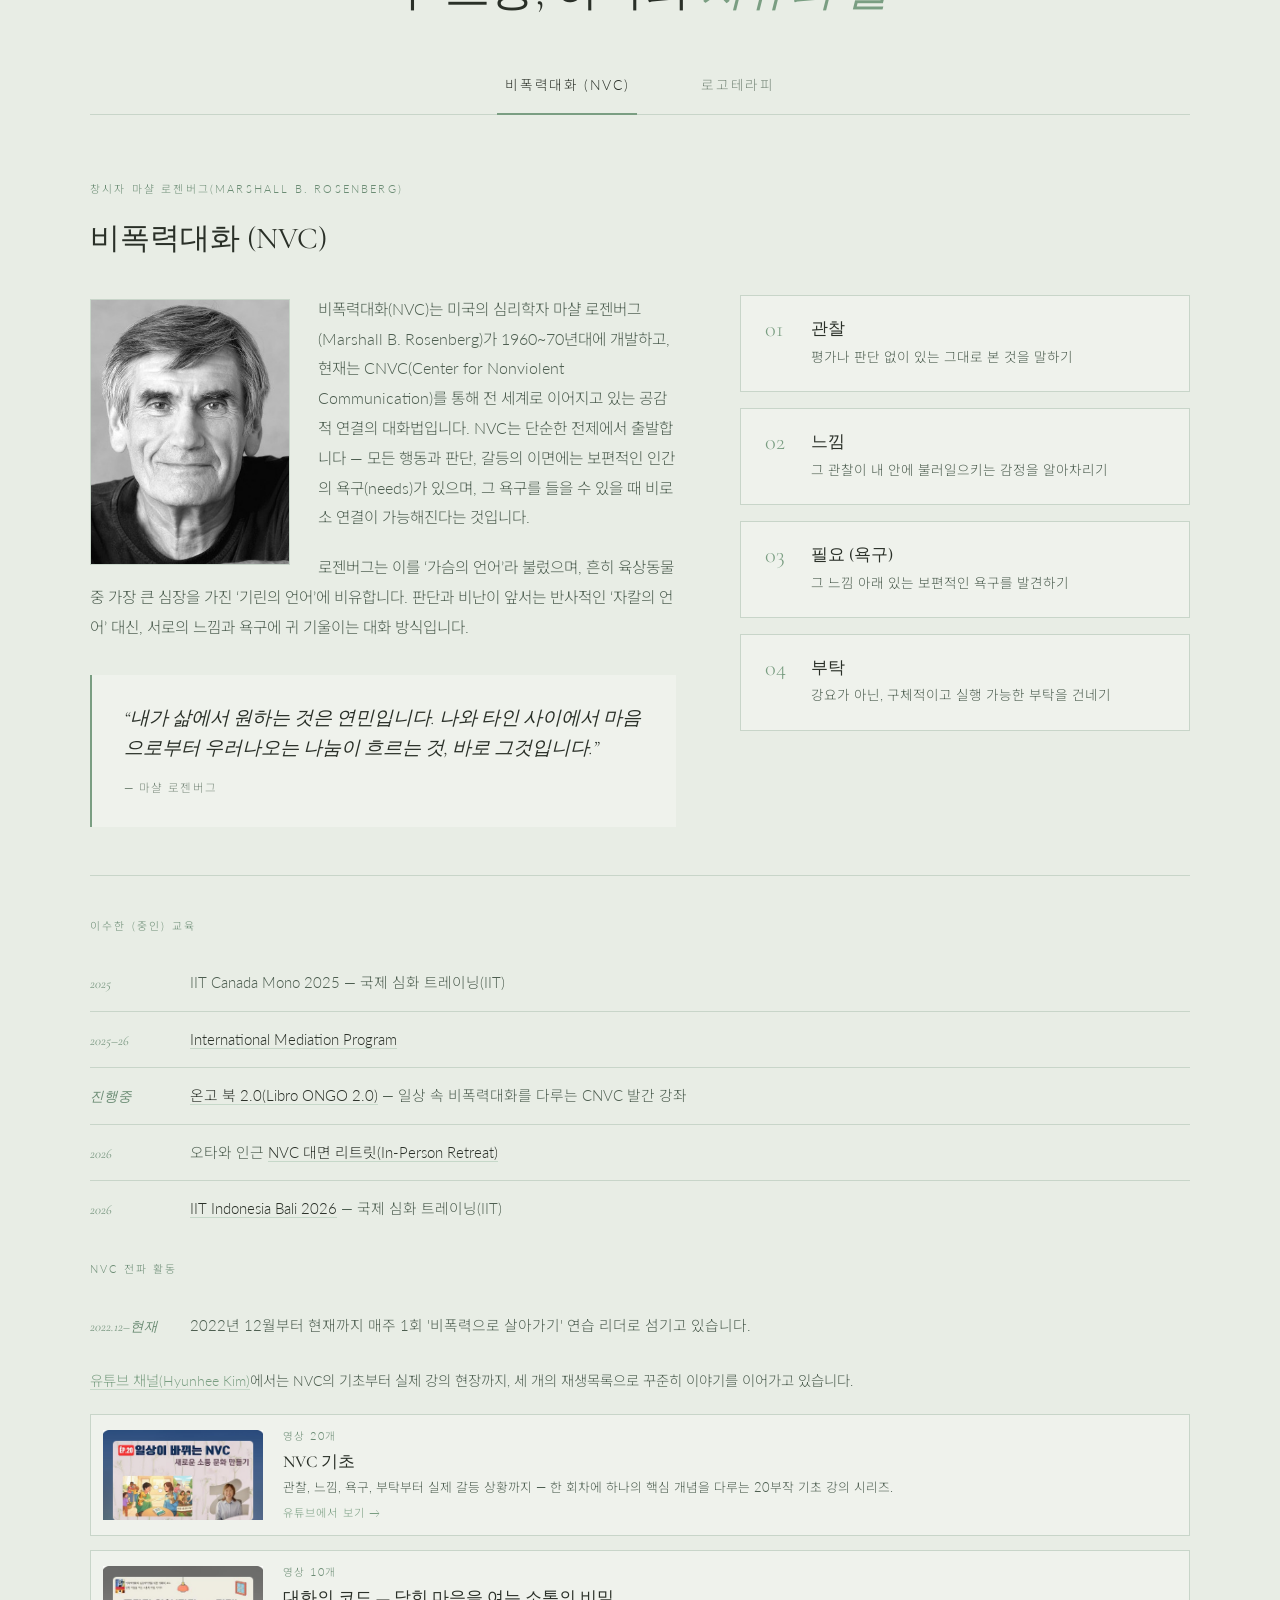
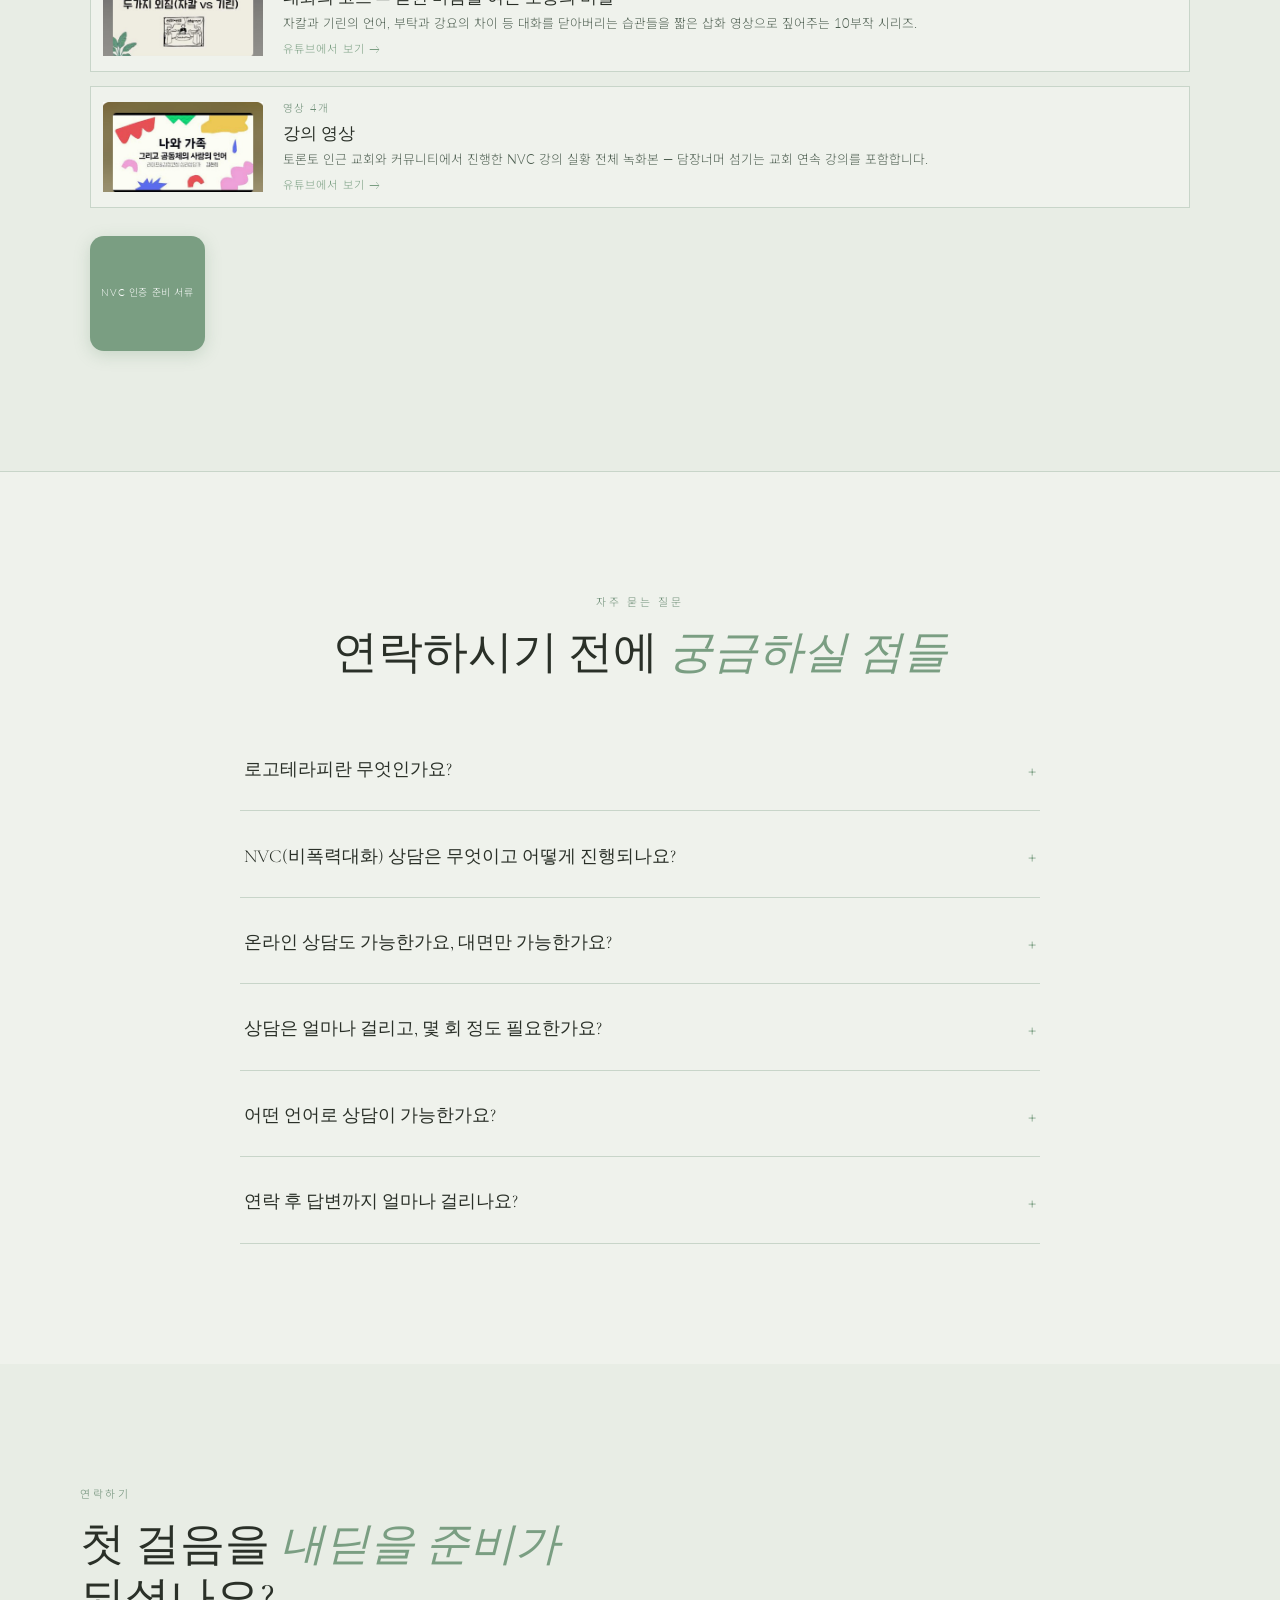
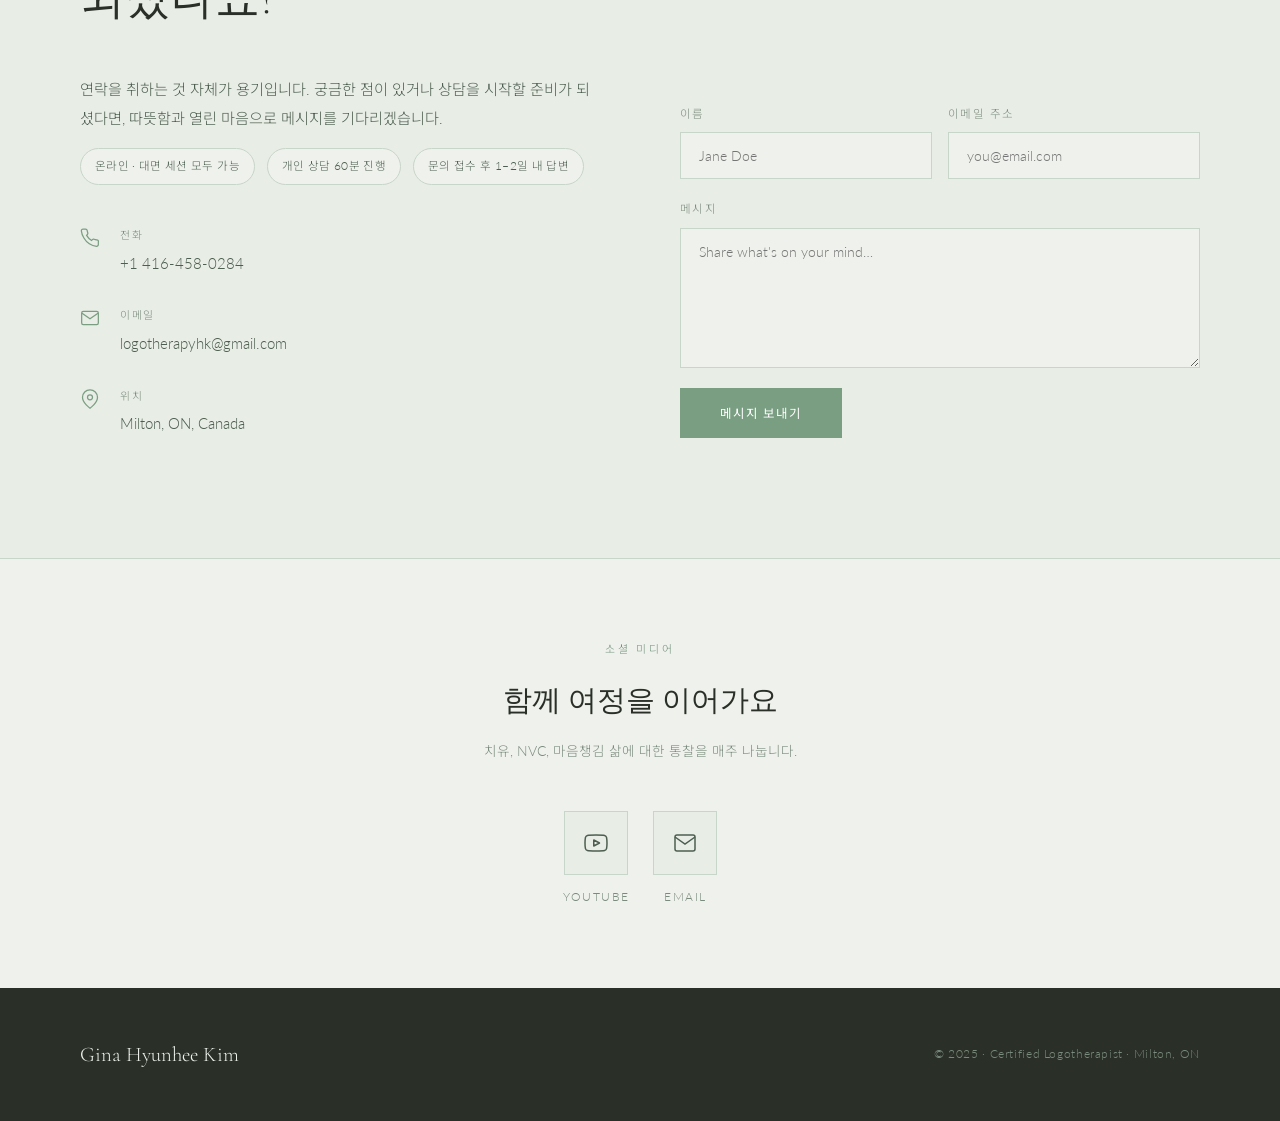
==== commit ca5c5678: "YouTube 소개 카드 레이아웃 개선 및 NVC 인증 서류 버튼 추가 - youtube-playlists 카드를 큰 썸네일 그리드에서 작은 썸네일 + 텍스트 행 목록으로 재설계 " ====
--- a/ko/index.html
+++ b/ko/index.html
@@ -588,6 +588,10 @@
               </div>
             </a>
           </div>
+
+          <div class="youtube-doc-cta">
+            <a href="/docs/NVC-Certification-Documentation-Kor.pdf" target="_blank" class="youtube-doc-btn">NVC 인증 준비 서류</a>
+          </div>
         </div>
       </div>
 
--- a/css/style.css
+++ b/css/style.css
@@ -201,14 +201,14 @@
   justify-content: center;
   text-align: center;
   flex: 0 0 auto;
-  width: 190px;
-  height: 190px;
-  padding: 16px;
+  width: 150px;
+  height: 150px;
+  padding: 13px;
   border: 1px solid var(--accent);
-  border-radius: 20px;
+  border-radius: 16px;
   color: var(--accent);
-  font-size: 0.78rem;
-  letter-spacing: 0.1em;
+  font-size: 0.62rem;
+  letter-spacing: 0.08em;
   text-transform: uppercase;
   text-decoration: none;
   transition: all 0.3s;
@@ -225,14 +225,14 @@
   align-items: center;
   justify-content: center;
   text-align: center;
-  gap: 8px;
+  gap: 6px;
   flex: 0 0 auto;
-  width: 190px;
-  height: 190px;
-  padding: 16px;
+  width: 150px;
+  height: 150px;
+  padding: 13px;
   background: var(--accent);
   border: none;
-  border-radius: 20px;
+  border-radius: 16px;
   text-decoration: none;
   transition: all 0.3s;
   box-shadow: 0 4px 20px rgba(122, 158, 130, 0.35);
@@ -249,8 +249,8 @@
 }
 
 .ongo-btn-label {
-  font-size: 0.65rem;
-  letter-spacing: 0.18em;
+  font-size: 0.52rem;
+  letter-spacing: 0.14em;
   text-transform: uppercase;
   color: rgba(255, 255, 255, 0.75);
   display: block;
@@ -258,15 +258,15 @@
 
 .ongo-btn-title {
   font-family: var(--font-serif);
-  font-size: 1.05rem;
+  font-size: 0.83rem;
   font-weight: 400;
   color: white;
   display: block;
 }
 
 .ongo-btn svg {
-  width: 18px;
-  height: 18px;
+  width: 14px;
+  height: 14px;
   color: rgba(255, 255, 255, 0.85);
   flex-shrink: 0;
   transition: transform 0.25s;
@@ -1103,27 +1103,31 @@
 }
 
 .youtube-playlists {
-  display: grid;
-  grid-template-columns: repeat(3, 1fr);
+  display: flex;
+  flex-direction: column;
+  gap: 14px;
+}
+
+.playlist-card {
+  display: flex;
+  align-items: center;
   gap: 20px;
-}
-
-.playlist-card {
-  display: flex;
-  flex-direction: column;
+  padding: 12px;
   background: var(--warm-white);
   border: 1px solid var(--border);
   text-decoration: none;
-  overflow: hidden;
-  transition: transform 0.25s ease, box-shadow 0.25s ease;
+  transition: transform 0.25s ease, box-shadow 0.25s ease, border-color 0.25s ease;
 }
 
 .playlist-card:hover {
-  transform: translateY(-4px);
-  box-shadow: 0 14px 32px rgba(42, 48, 40, 0.12);
+  transform: translateY(-2px);
+  box-shadow: 0 10px 24px rgba(42, 48, 40, 0.1);
+  border-color: var(--accent-light);
 }
 
 .playlist-thumb {
+  flex-shrink: 0;
+  width: 160px;
   aspect-ratio: 16/9;
   overflow: hidden;
   position: relative;
@@ -1157,17 +1161,18 @@
 }
 
 .playlist-play svg {
-  width: 44px;
-  height: 44px;
+  width: 30px;
+  height: 30px;
   color: white;
   filter: drop-shadow(0 2px 8px rgba(0, 0, 0, 0.35));
 }
 
 .playlist-info {
-  padding: 20px 22px 22px;
+  min-width: 0;
+  flex: 1;
   display: flex;
   flex-direction: column;
-  gap: 8px;
+  gap: 5px;
 }
 
 .playlist-meta {
@@ -1179,16 +1184,20 @@
 
 .playlist-info h5 {
   font-family: var(--font-serif);
-  font-size: 1.1rem;
+  font-size: 1.05rem;
   font-weight: 500;
   color: var(--dark);
   line-height: 1.3;
 }
 
 .playlist-info p {
-  font-size: 0.82rem;
+  font-size: 0.8rem;
   color: var(--mid);
-  line-height: 1.7;
+  line-height: 1.55;
+  display: -webkit-box;
+  -webkit-box-orient: vertical;
+  -webkit-line-clamp: 2;
+  overflow: hidden;
 }
 
 .playlist-link {
@@ -1196,7 +1205,37 @@
   letter-spacing: 0.1em;
   text-transform: uppercase;
   color: var(--accent);
-  margin-top: 6px;
+}
+
+.youtube-doc-cta {
+  margin-top: 28px;
+}
+
+.youtube-doc-btn {
+  display: flex;
+  flex-direction: column;
+  align-items: center;
+  justify-content: center;
+  text-align: center;
+  width: 115px;
+  height: 115px;
+  padding: 10px;
+  background: var(--accent);
+  color: white;
+  border-radius: 14px;
+  font-size: 0.62rem;
+  letter-spacing: 0.06em;
+  text-transform: uppercase;
+  line-height: 1.4;
+  text-decoration: none;
+  transition: all 0.3s;
+  box-shadow: 0 4px 16px rgba(122, 158, 130, 0.3);
+}
+
+.youtube-doc-btn:hover {
+  background: var(--sage);
+  transform: translateY(-2px);
+  box-shadow: 0 8px 22px rgba(122, 158, 130, 0.4);
 }
 
 /* ─── FAQ ─── */
@@ -1572,7 +1611,6 @@
   .timeline-card p { max-width: none; }
 
   .foundations-grid { grid-template-columns: 1fr; gap: 40px; }
-  .youtube-playlists { grid-template-columns: 1fr; }
 }
 
 @media (max-width: 900px) {
@@ -1603,4 +1641,8 @@
   .activity-list li { flex-direction: column; gap: 4px; }
   .activity-tag { min-width: 0; }
   .foundations-photo-frame { float: none; width: 160px; margin: 0 0 16px; }
-}
+
+  .playlist-card { flex-direction: column; align-items: stretch; }
+  .playlist-thumb { width: 100%; }
+  .playlist-info p { -webkit-line-clamp: 3; }
+}
